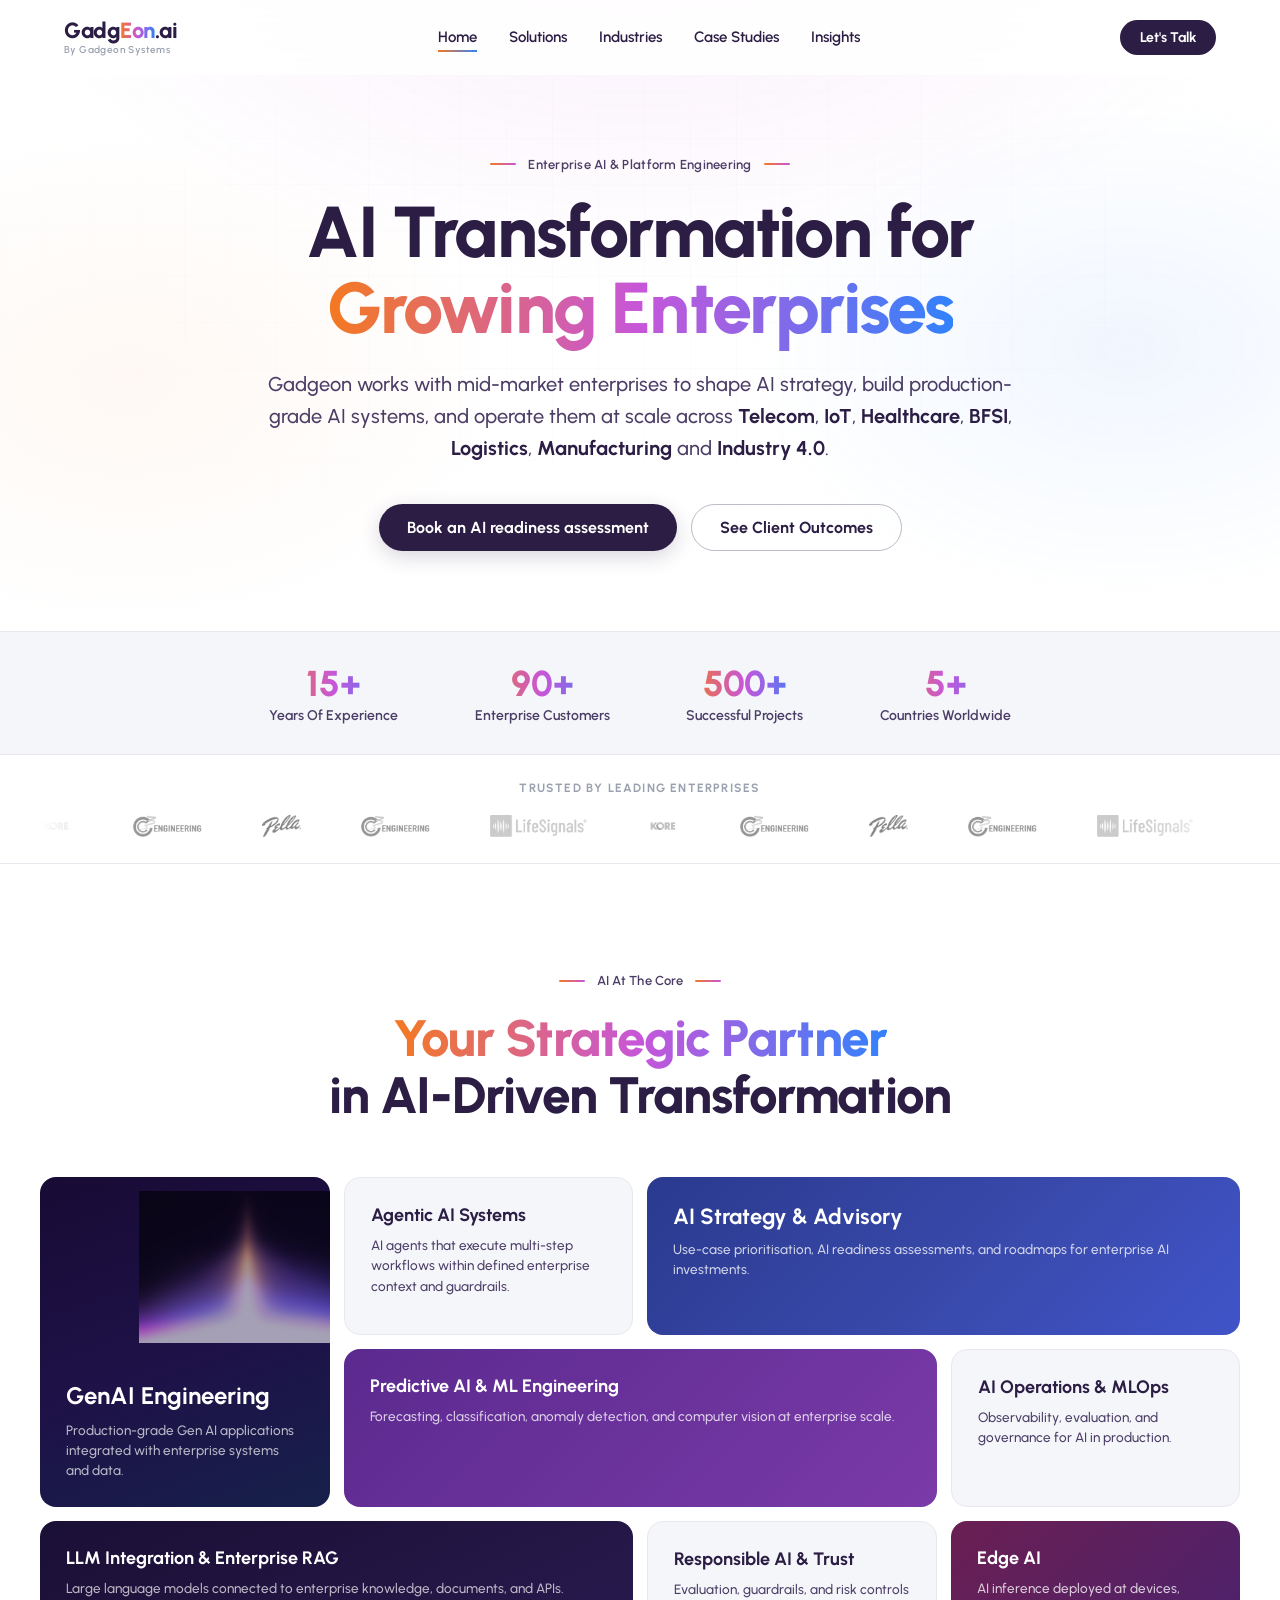
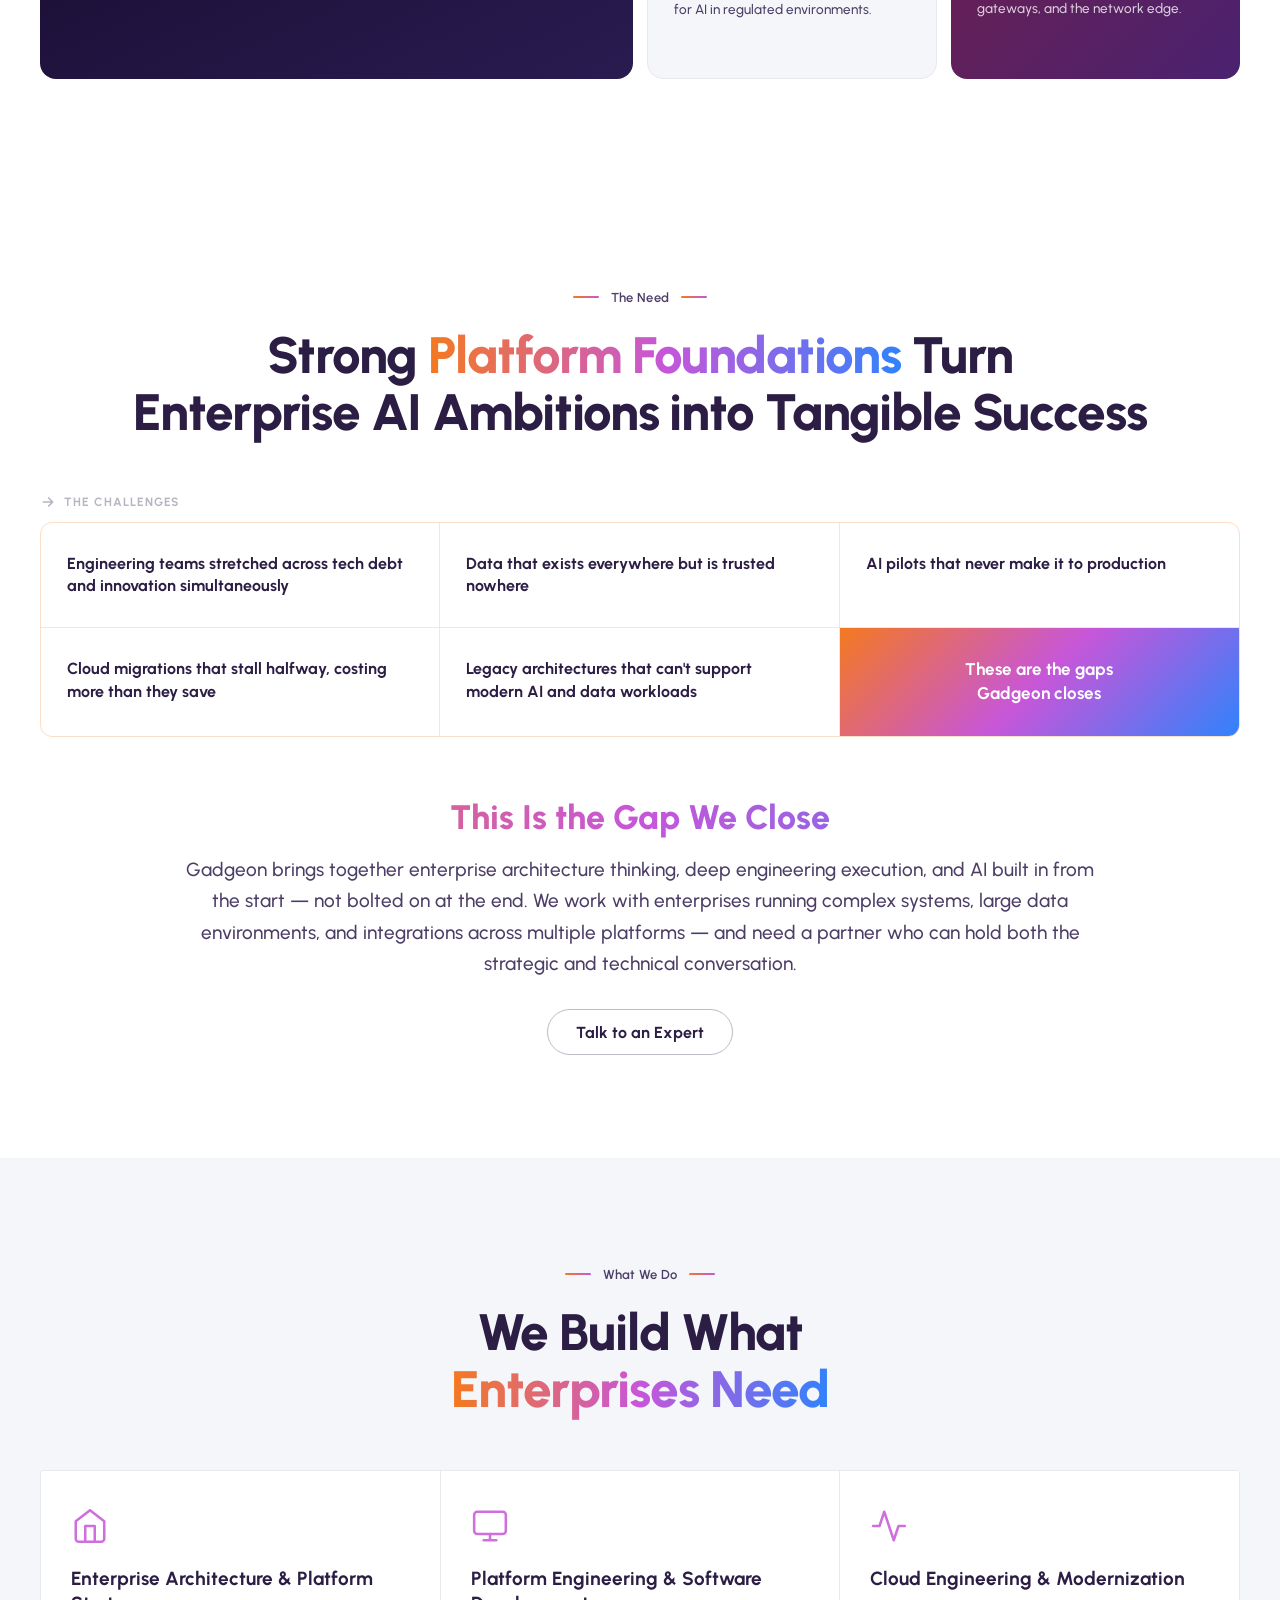
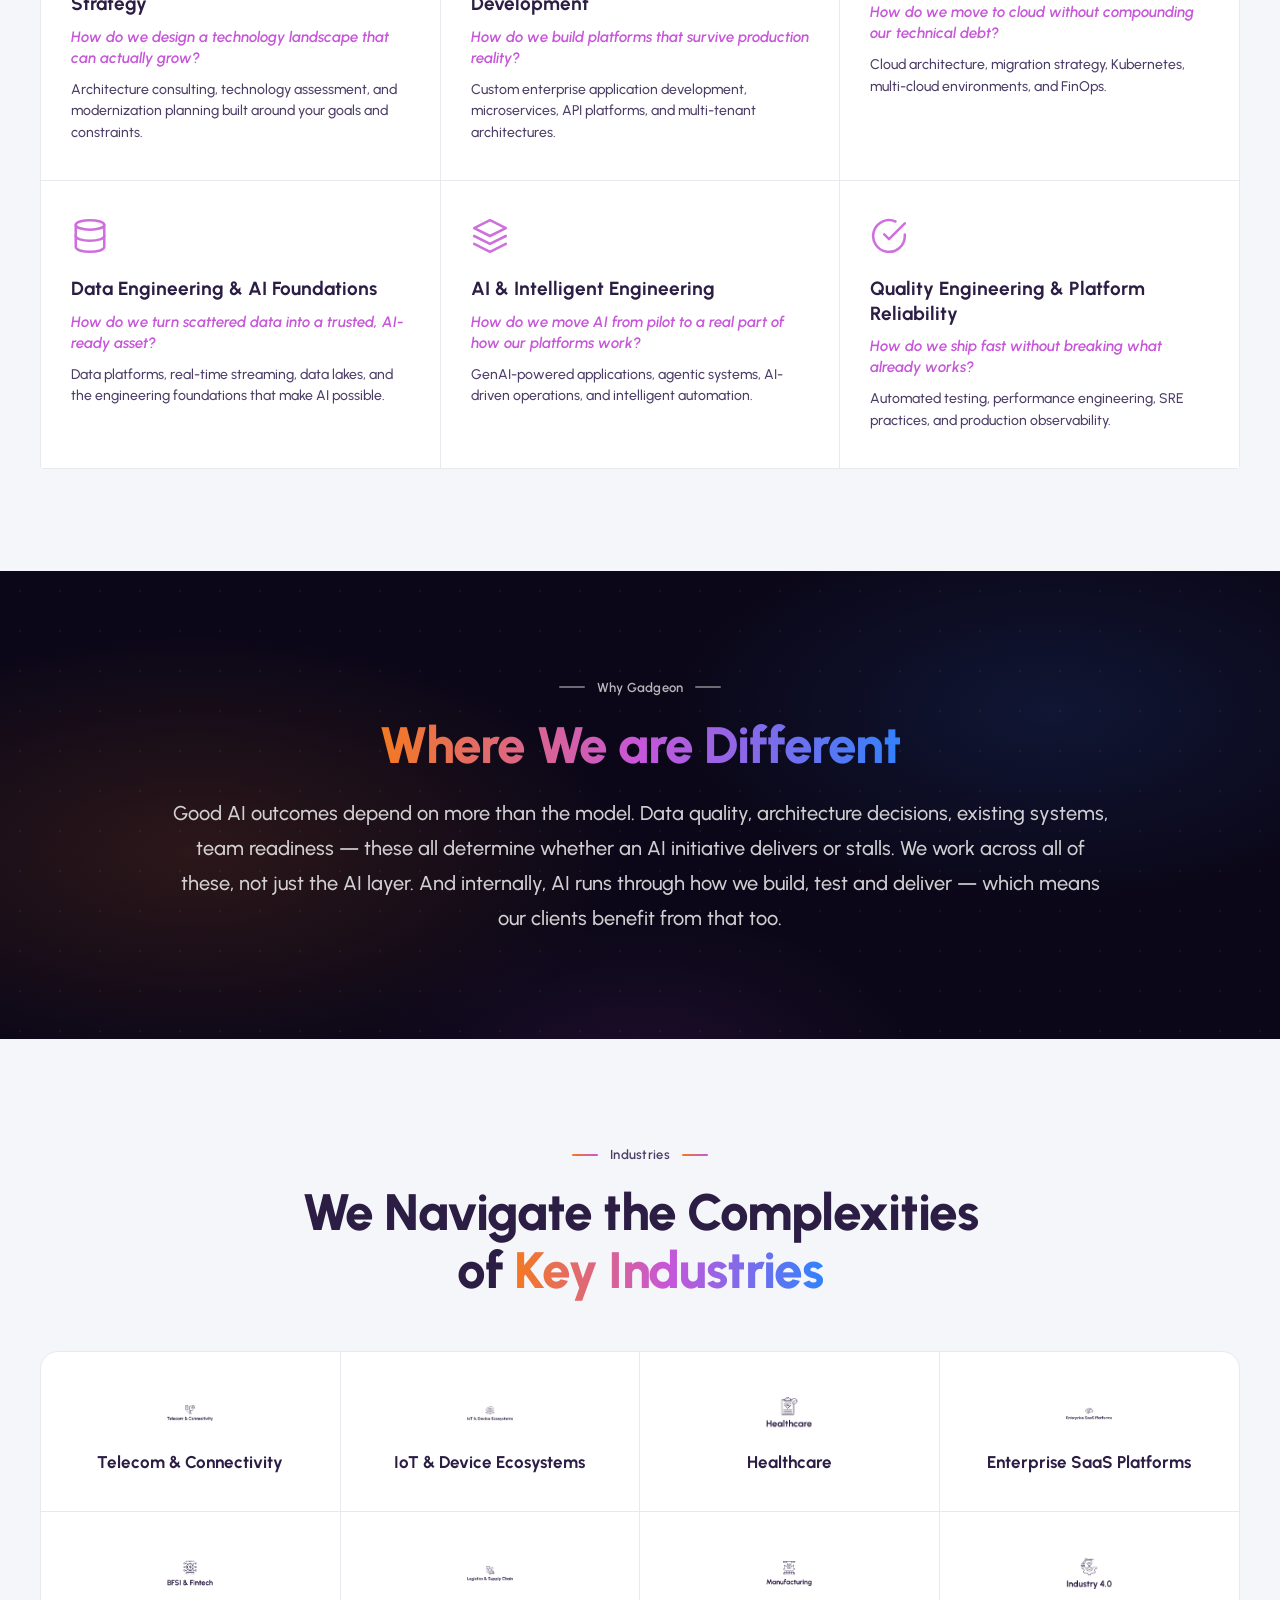
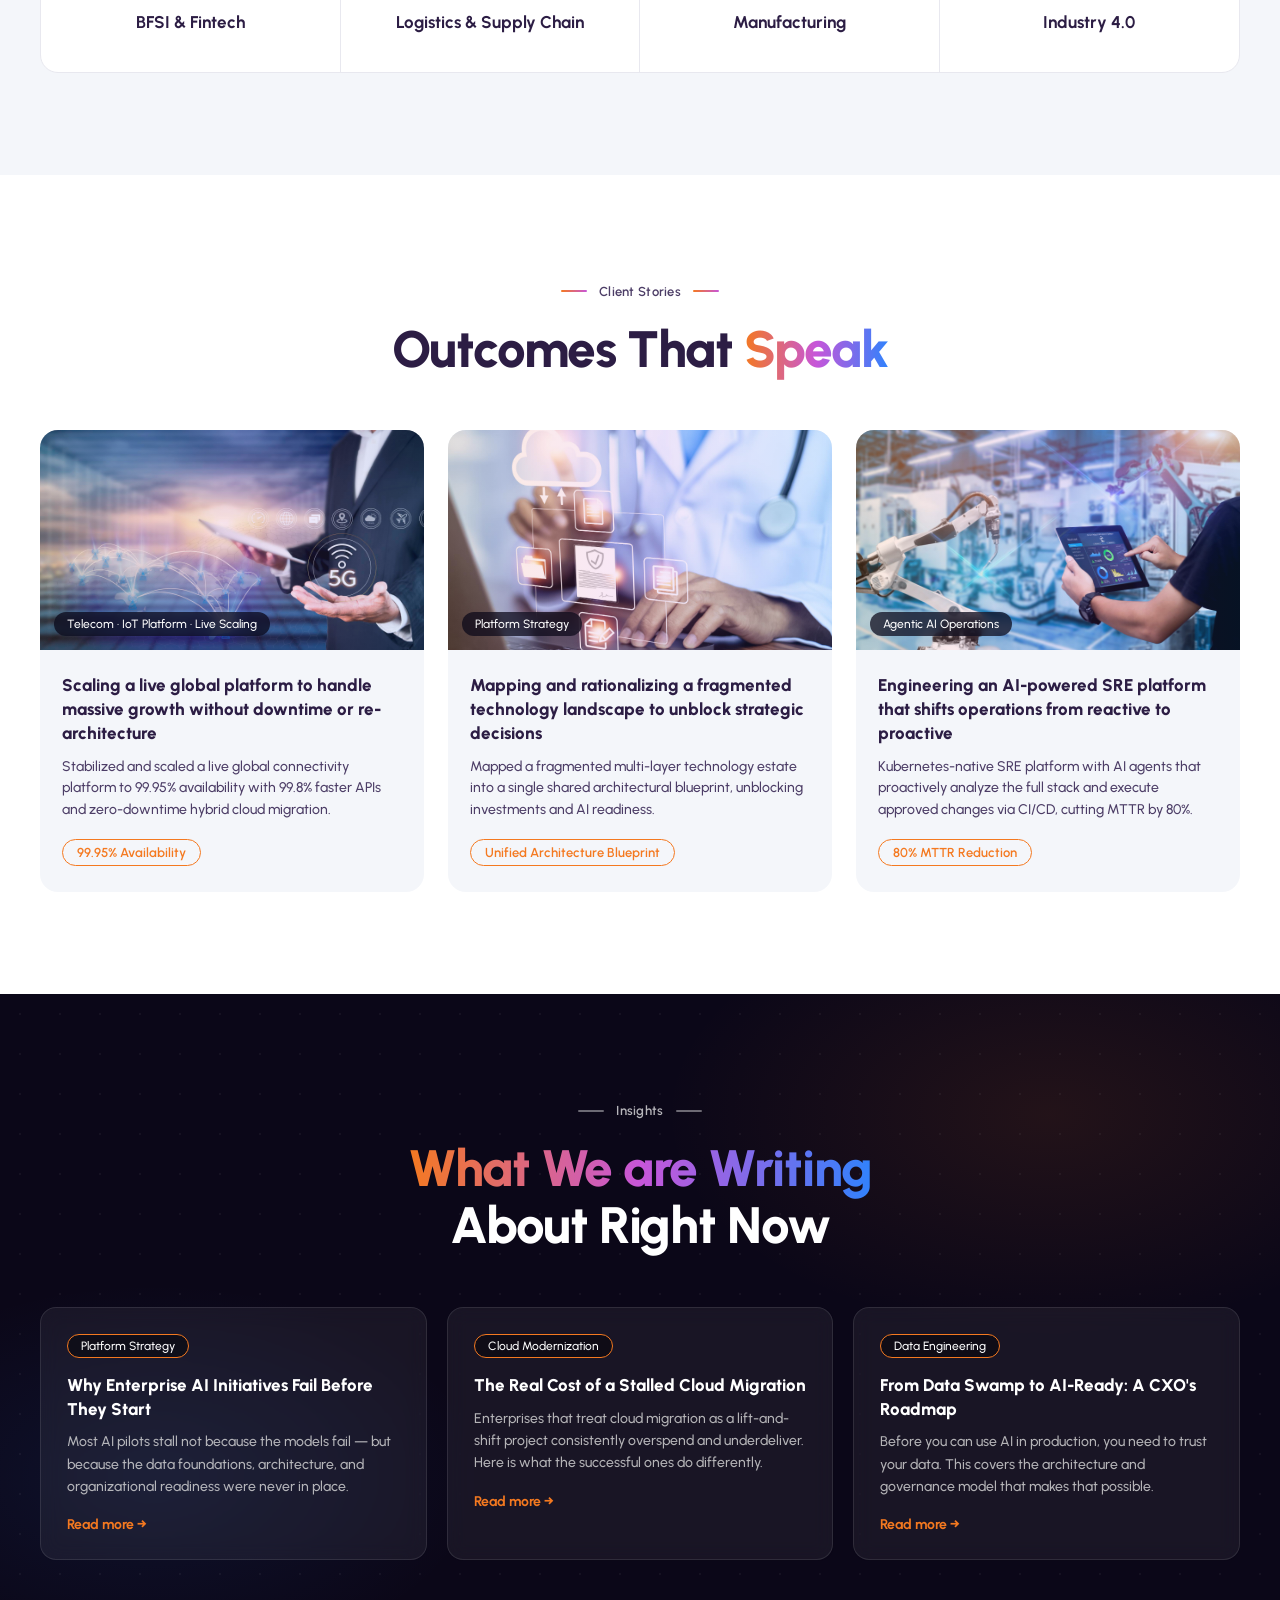
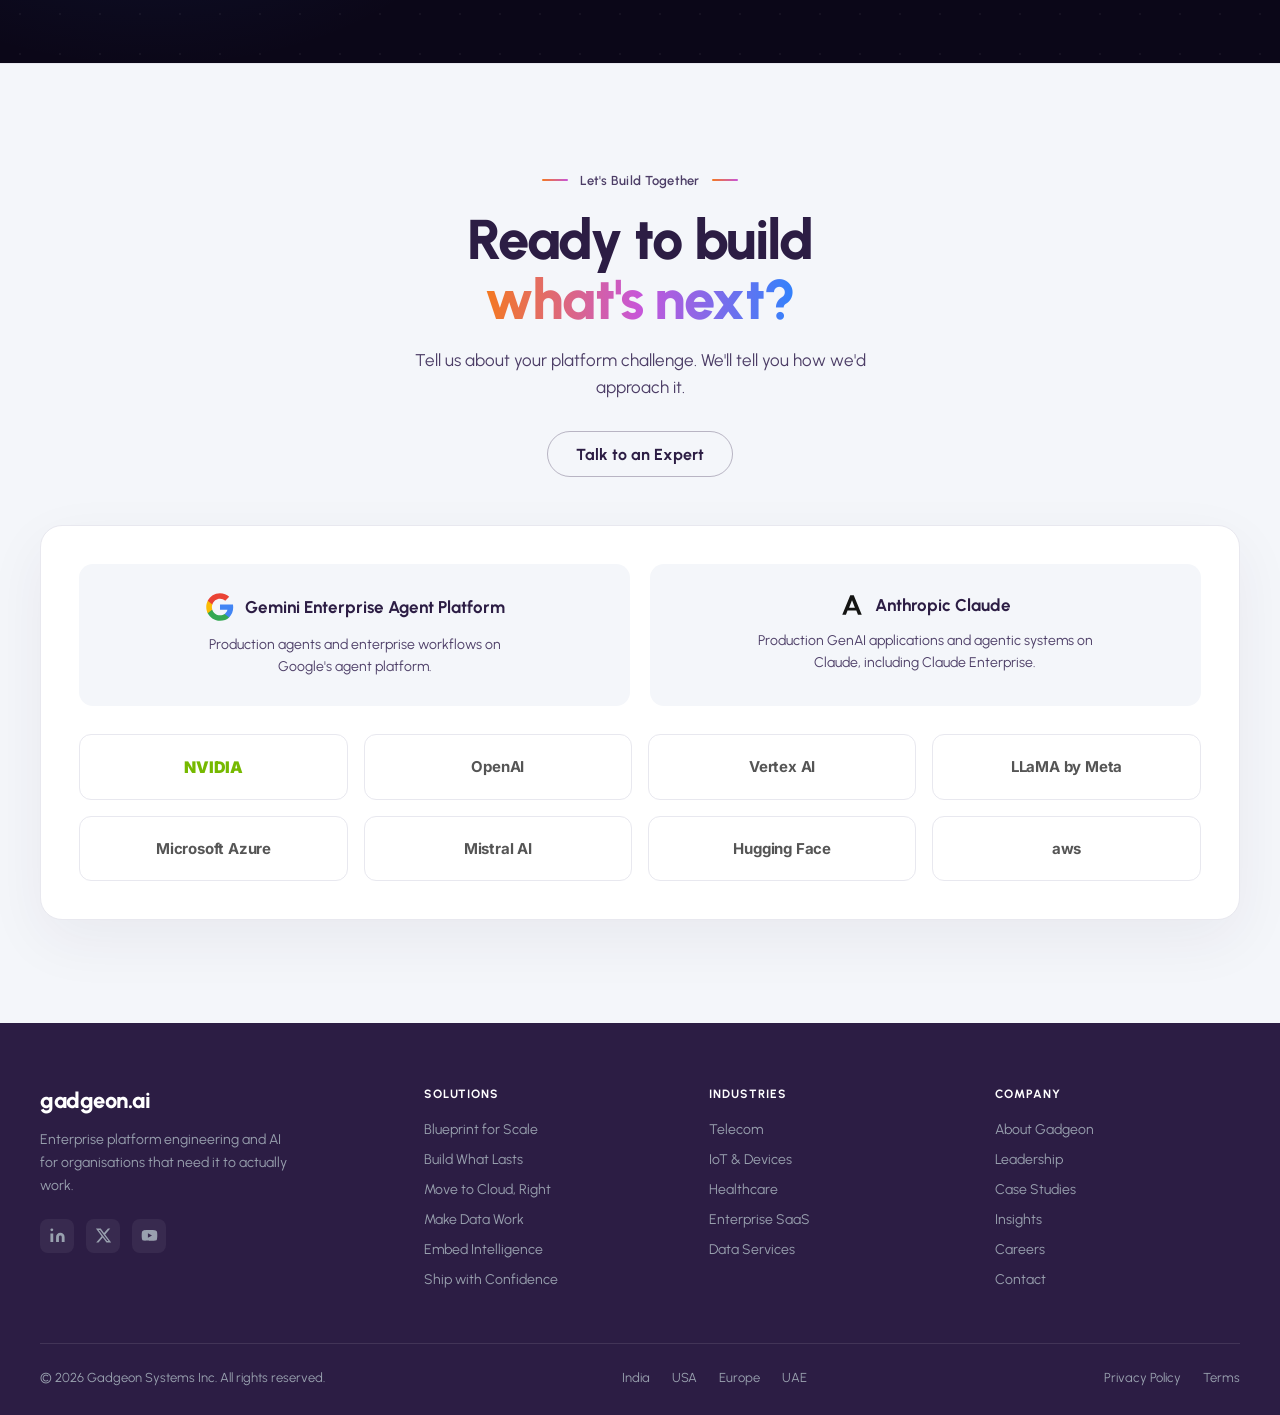
==== index.html @ 1e28784a "Add Gadgeon.ai website (Figma design implementation) Static, dependency-free marketing site: respons" ====
<!DOCTYPE html>
<html lang="en">
<head>
  <meta charset="UTF-8" />
  <meta name="viewport" content="width=device-width, initial-scale=1.0" />
  <title>Gadgeon.ai — Enterprise AI &amp; Platform Engineering</title>
  <meta name="description" content="Gadgeon works with mid-market enterprises to shape AI strategy, build production-grade AI systems, and operate them at scale across Telecom, IoT, Healthcare, BFSI, Logistics, Manufacturing and Industry 4.0." />
  <link rel="preconnect" href="https://fonts.googleapis.com" />
  <link rel="preconnect" href="https://fonts.gstatic.com" crossorigin />
  <link href="https://fonts.googleapis.com/css2?family=Urbanist:ital,wght@0,400;0,500;0,600;0,700;0,800;0,900;1,600&family=Inter:wght@400;600;700;800&display=swap" rel="stylesheet" />
  <link rel="stylesheet" href="styles.css" />
</head>
<body>

<!-- ══ NAVBAR ══════════════════════════════════════ -->
<header class="nav" id="nav">
  <div class="nav-inner">
    <a href="#home" class="nav-logo" aria-label="Gadgeon.ai home">
      <span class="nav-logo-mark">Gadg<span class="grad-txt">Eon</span>.ai</span>
      <span class="nav-logo-sub">By Gadgeon Systems</span>
    </a>

    <nav class="nav-links" id="navLinks" aria-label="Primary">
      <a href="#home" class="active">Home</a>
      <a href="#solutions">Solutions</a>
      <a href="#industries">Industries</a>
      <a href="#cases">Case Studies</a>
      <a href="#insights">Insights</a>
      <a href="#build" class="btn btn-dark btn-sm nav-cta-mobile" data-open-contact>Let's Talk</a>
    </nav>

    <a href="#build" class="btn btn-dark btn-sm nav-cta" data-open-contact>Let's Talk</a>

    <button class="nav-toggle" id="navToggle" aria-label="Toggle menu" aria-expanded="false">
      <span></span><span></span><span></span>
    </button>
  </div>
</header>

<!-- ══ HERO ════════════════════════════════════════ -->
<section class="hero" id="home">
  <div class="hero-grid-bg" aria-hidden="true"></div>
  <div class="hero-inner">
    <div class="eyebrow reveal">Enterprise AI &amp; Platform Engineering</div>
    <h1 class="reveal">AI Transformation for<br /><span class="grad-txt">Growing Enterprises</span></h1>
    <p class="hero-sub reveal">
      Gadgeon works with mid-market enterprises to shape AI strategy, build production-grade
      AI systems, and operate them at scale across <strong>Telecom</strong>, <strong>IoT</strong>,
      <strong>Healthcare</strong>, <strong>BFSI</strong>, <strong>Logistics</strong>,
      <strong>Manufacturing</strong> and <strong>Industry 4.0</strong>.
    </p>
    <div class="hero-ctas reveal">
      <a href="#build" class="btn btn-dark" data-open-contact>Book an AI readiness assessment</a>
      <a href="#cases" class="btn btn-outline">See Client Outcomes</a>
    </div>
  </div>
</section>

<!-- ══ STATS ════════════════════════════════════════ -->
<div class="stats">
  <div class="stat"><div class="stat-v grad-txt" data-count="15" data-suffix="+">15+</div><div class="stat-l">Years Of Experience</div></div>
  <div class="stat"><div class="stat-v grad-txt" data-count="90" data-suffix="+">90+</div><div class="stat-l">Enterprise Customers</div></div>
  <div class="stat"><div class="stat-v grad-txt" data-count="500" data-suffix="+">500+</div><div class="stat-l">Successful Projects</div></div>
  <div class="stat"><div class="stat-v grad-txt" data-count="5" data-suffix="+">5+</div><div class="stat-l">Countries Worldwide</div></div>
</div>

<!-- ══ TRUSTED LOGOS ════════════════════════════════ -->
<div class="logos">
  <div class="logos-lbl">Trusted by leading enterprises</div>
  <div class="marquee">
    <div class="marquee-track">
      <img src="assets/logo1.png" alt="Client logo" />
      <img src="assets/logo2.png" alt="Client logo" />
      <img src="assets/logo3.png" alt="Client logo" />
      <img src="assets/logo4.png" alt="Client logo" />
      <img src="assets/logo5.png" alt="Client logo" />
      <img src="assets/logo1.png" alt="" aria-hidden="true" />
      <img src="assets/logo2.png" alt="" aria-hidden="true" />
      <img src="assets/logo3.png" alt="" aria-hidden="true" />
      <img src="assets/logo4.png" alt="" aria-hidden="true" />
      <img src="assets/logo5.png" alt="" aria-hidden="true" />
    </div>
  </div>
</div>

<!-- ══ AI AT THE CORE / BENTO ═══════════════════════ -->
<section class="section bento-section">
  <div class="section-hdr">
    <div class="eyebrow center">AI At The Core</div>
    <h2 class="stitle"><span class="grad-txt">Your Strategic Partner</span><br />in AI-Driven Transformation</h2>
  </div>

  <div class="bento">
    <article class="bcard dark b-genai reveal">
      <div class="bcard-media"><img src="assets/ai-chip-bg.png" alt="" aria-hidden="true" /></div>
      <div class="bcard-foot">
        <h3>GenAI Engineering</h3>
        <p>Production-grade Gen AI applications integrated with enterprise systems and data.</p>
      </div>
    </article>

    <article class="bcard light b-agentic reveal">
      <h3>Agentic AI Systems</h3>
      <p>AI agents that execute multi-step workflows within defined enterprise context and guardrails.</p>
    </article>

    <article class="bcard indigo b-strategy reveal">
      <h3>AI Strategy &amp; Advisory</h3>
      <p>Use-case prioritisation, AI readiness assessments, and roadmaps for enterprise AI investments.</p>
    </article>

    <article class="bcard violet b-predictive reveal">
      <h3>Predictive AI &amp; ML Engineering</h3>
      <p>Forecasting, classification, anomaly detection, and computer vision at enterprise scale.</p>
    </article>

    <article class="bcard light b-aiops reveal">
      <h3>AI Operations &amp; MLOps</h3>
      <p>Observability, evaluation, and governance for AI in production.</p>
    </article>

    <article class="bcard dark b-llm reveal">
      <h3>LLM Integration &amp; Enterprise RAG</h3>
      <p>Large language models connected to enterprise knowledge, documents, and APIs.</p>
    </article>

    <article class="bcard light b-responsible reveal">
      <h3>Responsible AI &amp; Trust</h3>
      <p>Evaluation, guardrails, and risk controls for AI in regulated environments.</p>
    </article>

    <article class="bcard plum b-edge reveal">
      <h3>Edge AI</h3>
      <p>AI inference deployed at devices, gateways, and the network edge.</p>
    </article>
  </div>
</section>

<!-- ══ THE NEED ═════════════════════════════════════ -->
<section class="section need">
  <div class="section-hdr">
    <div class="eyebrow center">The Need</div>
    <h2 class="stitle">Strong <span class="grad-txt">Platform Foundations</span> Turn<br />Enterprise AI Ambitions into Tangible Success</h2>
  </div>

  <div class="challenges-lbl">
    <svg width="16" height="16" viewBox="0 0 24 24" fill="none" stroke="currentColor" stroke-width="2.5" stroke-linecap="round" stroke-linejoin="round"><path d="M5 12h14M13 6l6 6-6 6"/></svg>
    The Challenges
  </div>

  <div class="challenges reveal">
    <div class="ch"><h4>Engineering teams stretched across tech debt and innovation simultaneously</h4></div>
    <div class="ch"><h4>Data that exists everywhere but is trusted nowhere</h4></div>
    <div class="ch"><h4>AI pilots that never make it to production</h4></div>
    <div class="ch"><h4>Cloud migrations that stall halfway, costing more than they save</h4></div>
    <div class="ch"><h4>Legacy architectures that can't support modern AI and data workloads</h4></div>
    <div class="ch ch-cta"><p>These are the gaps<br />Gadgeon closes</p></div>
  </div>

  <div class="gap-box reveal">
    <div class="gap-title grad-txt">This Is the Gap We Close</div>
    <p class="gap-body">Gadgeon brings together enterprise architecture thinking, deep engineering execution, and AI built in from the start — not bolted on at the end. We work with enterprises running complex systems, large data environments, and integrations across multiple platforms — and need a partner who can hold both the strategic and technical conversation.</p>
    <a href="#build" class="btn btn-outline" data-open-contact>Talk to an Expert</a>
  </div>
</section>

<!-- ══ SOLUTIONS / WHAT WE DO ═══════════════════════ -->
<section class="section solutions" id="solutions">
  <div class="section-hdr">
    <div class="eyebrow center">What We Do</div>
    <h2 class="stitle">We Build What<br /><span class="grad-txt">Enterprises Need</span></h2>
  </div>

  <div class="sol-grid">
    <article class="scard reveal">
      <svg class="ico" viewBox="0 0 24 24" fill="none" stroke="currentColor" stroke-width="1.6" stroke-linecap="round" stroke-linejoin="round"><path d="M3 9l9-7 9 7v11a2 2 0 01-2 2H5a2 2 0 01-2-2z"/><polyline points="9 22 9 12 15 12 15 22"/></svg>
      <h3>Enterprise Architecture &amp; Platform Strategy</h3>
      <p class="q">How do we design a technology landscape that can actually grow?</p>
      <p>Architecture consulting, technology assessment, and modernization planning built around your goals and constraints.</p>
    </article>
    <article class="scard reveal">
      <svg class="ico" viewBox="0 0 24 24" fill="none" stroke="currentColor" stroke-width="1.6" stroke-linecap="round" stroke-linejoin="round"><rect x="2" y="3" width="20" height="14" rx="2"/><path d="M8 21h8M12 17v4"/></svg>
      <h3>Platform Engineering &amp; Software Development</h3>
      <p class="q">How do we build platforms that survive production reality?</p>
      <p>Custom enterprise application development, microservices, API platforms, and multi-tenant architectures.</p>
    </article>
    <article class="scard reveal">
      <svg class="ico" viewBox="0 0 24 24" fill="none" stroke="currentColor" stroke-width="1.6" stroke-linecap="round" stroke-linejoin="round"><polyline points="22 12 18 12 15 21 9 3 6 12 2 12"/></svg>
      <h3>Cloud Engineering &amp; Modernization</h3>
      <p class="q">How do we move to cloud without compounding our technical debt?</p>
      <p>Cloud architecture, migration strategy, Kubernetes, multi-cloud environments, and FinOps.</p>
    </article>
    <article class="scard reveal">
      <svg class="ico" viewBox="0 0 24 24" fill="none" stroke="currentColor" stroke-width="1.6" stroke-linecap="round" stroke-linejoin="round"><ellipse cx="12" cy="5" rx="9" ry="3"/><path d="M21 12c0 1.66-4 3-9 3s-9-1.34-9-3"/><path d="M3 5v14c0 1.66 4 3 9 3s9-1.34 9-3V5"/></svg>
      <h3>Data Engineering &amp; AI Foundations</h3>
      <p class="q">How do we turn scattered data into a trusted, AI-ready asset?</p>
      <p>Data platforms, real-time streaming, data lakes, and the engineering foundations that make AI possible.</p>
    </article>
    <article class="scard reveal">
      <svg class="ico" viewBox="0 0 24 24" fill="none" stroke="currentColor" stroke-width="1.6" stroke-linecap="round" stroke-linejoin="round"><path d="M12 2L2 7l10 5 10-5-10-5z"/><path d="M2 17l10 5 10-5M2 12l10 5 10-5"/></svg>
      <h3>AI &amp; Intelligent Engineering</h3>
      <p class="q">How do we move AI from pilot to a real part of how our platforms work?</p>
      <p>GenAI-powered applications, agentic systems, AI-driven operations, and intelligent automation.</p>
    </article>
    <article class="scard reveal">
      <svg class="ico" viewBox="0 0 24 24" fill="none" stroke="currentColor" stroke-width="1.6" stroke-linecap="round" stroke-linejoin="round"><path d="M22 11.08V12a10 10 0 11-5.93-9.14"/><polyline points="22 4 12 14.01 9 11.01"/></svg>
      <h3>Quality Engineering &amp; Platform Reliability</h3>
      <p class="q">How do we ship fast without breaking what already works?</p>
      <p>Automated testing, performance engineering, SRE practices, and production observability.</p>
    </article>
  </div>
</section>

<!-- ══ WHERE WE ARE DIFFERENT ═══════════════════════ -->
<section class="section different">
  <div class="diff-inner">
    <div class="eyebrow center light">Why Gadgeon</div>
    <h2 class="stitle white"><span class="grad-txt">Where We are Different</span></h2>
    <p class="diff-body">Good AI outcomes depend on more than the model. Data quality, architecture decisions, existing systems, team readiness — these all determine whether an AI initiative delivers or stalls. We work across all of these, not just the AI layer. And internally, AI runs through how we build, test and deliver — which means our clients benefit from that too.</p>
  </div>
</section>

<!-- ══ INDUSTRIES ═══════════════════════════════════ -->
<section class="section industries" id="industries">
  <div class="section-hdr">
    <div class="eyebrow center">Industries</div>
    <h2 class="stitle">We Navigate the Complexities<br />of <span class="grad-txt">Key Industries</span></h2>
  </div>
  <div class="ind-grid">
    <div class="ind reveal"><img src="assets/ind-telecom.png" alt="" /><h4>Telecom &amp; Connectivity</h4></div>
    <div class="ind reveal"><img src="assets/ind-iot.png" alt="" /><h4>IoT &amp; Device Ecosystems</h4></div>
    <div class="ind reveal"><img src="assets/ind-healthcare.png" alt="" /><h4>Healthcare</h4></div>
    <div class="ind reveal"><img src="assets/ind-saas.png" alt="" /><h4>Enterprise SaaS Platforms</h4></div>
    <div class="ind reveal"><img src="assets/ind-bfsi.png" alt="" /><h4>BFSI &amp; Fintech</h4></div>
    <div class="ind reveal"><img src="assets/ind-logistics.png" alt="" /><h4>Logistics &amp; Supply Chain</h4></div>
    <div class="ind reveal"><img src="assets/ind-manufacturing.png" alt="" /><h4>Manufacturing</h4></div>
    <div class="ind reveal"><img src="assets/ind-industry40.png" alt="" /><h4>Industry 4.0</h4></div>
  </div>
</section>

<!-- ══ CASE STUDIES ═════════════════════════════════ -->
<section class="section cases" id="cases">
  <div class="section-hdr">
    <div class="eyebrow center">Client Stories</div>
    <h2 class="stitle">Outcomes That <span class="grad-txt">Speak</span></h2>
  </div>
  <div class="cases-grid">
    <article class="ccard reveal">
      <div class="ccard-img">
        <img src="assets/case1.jpg" alt="Telecom IoT platform" />
        <div class="grad-ov"></div>
        <span class="ctag">Telecom · IoT Platform · Live Scaling</span>
      </div>
      <div class="ccard-body">
        <h3>Scaling a live global platform to handle massive growth without downtime or re-architecture</h3>
        <p>Stabilized and scaled a live global connectivity platform to 99.95% availability with 99.8% faster APIs and zero-downtime hybrid cloud migration.</p>
        <span class="metric">99.95% Availability</span>
      </div>
    </article>
    <article class="ccard reveal">
      <div class="ccard-img">
        <img src="assets/case2.jpg" alt="Platform strategy" />
        <div class="grad-ov"></div>
        <span class="ctag">Platform Strategy</span>
      </div>
      <div class="ccard-body">
        <h3>Mapping and rationalizing a fragmented technology landscape to unblock strategic decisions</h3>
        <p>Mapped a fragmented multi-layer technology estate into a single shared architectural blueprint, unblocking investments and AI readiness.</p>
        <span class="metric">Unified Architecture Blueprint</span>
      </div>
    </article>
    <article class="ccard reveal">
      <div class="ccard-img">
        <img src="assets/case3.jpg" alt="Agentic AI operations" />
        <div class="grad-ov"></div>
        <span class="ctag">Agentic AI Operations</span>
      </div>
      <div class="ccard-body">
        <h3>Engineering an AI-powered SRE platform that shifts operations from reactive to proactive</h3>
        <p>Kubernetes-native SRE platform with AI agents that proactively analyze the full stack and execute approved changes via CI/CD, cutting MTTR by 80%.</p>
        <span class="metric">80% MTTR Reduction</span>
      </div>
    </article>
  </div>
</section>

<!-- ══ INSIGHTS ═════════════════════════════════════ -->
<section class="section insights" id="insights">
  <div class="ins-inner">
    <div class="section-hdr">
      <div class="eyebrow center light">Insights</div>
      <h2 class="stitle white"><span class="grad-txt">What We are Writing</span><br />About Right Now</h2>
    </div>
    <div class="ins-grid">
      <article class="icard reveal">
        <span class="itag">Platform Strategy</span>
        <h3>Why Enterprise AI Initiatives Fail Before They Start</h3>
        <p>Most AI pilots stall not because the models fail — but because the data foundations, architecture, and organizational readiness were never in place.</p>
        <a href="#build" class="ilink" data-open-contact>Read more →</a>
      </article>
      <article class="icard reveal">
        <span class="itag">Cloud Modernization</span>
        <h3>The Real Cost of a Stalled Cloud Migration</h3>
        <p>Enterprises that treat cloud migration as a lift-and-shift project consistently overspend and underdeliver. Here is what the successful ones do differently.</p>
        <a href="#build" class="ilink" data-open-contact>Read more →</a>
      </article>
      <article class="icard reveal">
        <span class="itag">Data Engineering</span>
        <h3>From Data Swamp to AI-Ready: A CXO's Roadmap</h3>
        <p>Before you can use AI in production, you need to trust your data. This covers the architecture and governance model that makes that possible.</p>
        <a href="#build" class="ilink" data-open-contact>Read more →</a>
      </article>
    </div>
  </div>
</section>

<!-- ══ READY TO BUILD / PARTNERS ════════════════════ -->
<section class="section cta-section" id="build">
  <div class="cta-hdr">
    <div class="eyebrow center">Let's Build Together</div>
    <h2 class="cta-title">Ready to build<br /><span class="grad-txt">what's next?</span></h2>
    <p class="cta-p">Tell us about your platform challenge. We'll tell you how we'd approach it.</p>
    <a href="#" class="btn btn-outline" data-open-contact>Talk to an Expert</a>
  </div>

  <div class="partner-box reveal">
    <div class="featured-partners">
      <div class="fp-card">
        <div class="fp-head">
          <svg width="30" height="30" viewBox="0 0 24 24" aria-hidden="true"><path fill="#4285F4" d="M22.56 12.25c0-.78-.07-1.53-.2-2.25H12v4.26h5.92c-.26 1.37-1.04 2.53-2.21 3.31v2.77h3.57c2.08-1.92 3.28-4.74 3.28-8.09z"/><path fill="#34A853" d="M12 23c2.97 0 5.46-.98 7.28-2.66l-3.57-2.77c-.98.66-2.23 1.06-3.71 1.06-2.86 0-5.29-1.93-6.16-4.53H2.18v2.84C3.99 20.53 7.7 23 12 23z"/><path fill="#FBBC05" d="M5.84 14.09c-.22-.66-.35-1.36-.35-2.09s.13-1.43.35-2.09V7.07H2.18C1.43 8.55 1 10.22 1 12s.43 3.45 1.18 4.93l3.66-2.84z"/><path fill="#EA4335" d="M12 5.38c1.62 0 3.06.56 4.21 1.64l3.15-3.15C17.45 2.09 14.97 1 12 1 7.7 1 3.99 3.47 2.18 7.07l3.66 2.84c.87-2.6 3.3-4.53 6.16-4.53z"/></svg>
          <span class="fp-brand">Gemini Enterprise Agent Platform</span>
        </div>
        <p>Production agents and enterprise workflows on Google's agent platform.</p>
      </div>
      <div class="fp-card">
        <div class="fp-head">
          <svg width="26" height="26" viewBox="0 0 24 24" aria-hidden="true"><path d="M13.6 3L21 21h-3.5l-1.5-3.9H7.9L6.4 21H3L10.4 3h3.2zm-1.6 4.6l-2.7 7h5.4l-2.7-7z" fill="#141413"/></svg>
          <span class="fp-brand">Anthropic Claude</span>
        </div>
        <p>Production GenAI applications and agentic systems on Claude, including Claude Enterprise.</p>
      </div>
    </div>

    <div class="tech-logos">
      <div class="tlogo"><span class="tl-nvidia">NVIDIA</span></div>
      <div class="tlogo"><span class="tl-txt">OpenAI</span></div>
      <div class="tlogo"><span class="tl-txt">Vertex AI</span></div>
      <div class="tlogo"><span class="tl-txt">LLaMA by Meta</span></div>
      <div class="tlogo"><span class="tl-txt">Microsoft Azure</span></div>
      <div class="tlogo"><span class="tl-txt">Mistral AI</span></div>
      <div class="tlogo"><span class="tl-txt">Hugging Face</span></div>
      <div class="tlogo"><span class="tl-txt">aws</span></div>
    </div>
  </div>
</section>

<!-- ══ FOOTER ═══════════════════════════════════════ -->
<footer class="footer">
  <div class="ft-top">
    <div class="ft-brand">
      <div class="ft-logo">gadgeon.ai</div>
      <p>Enterprise platform engineering and AI for organisations that need it to actually work.</p>
      <div class="socials">
        <a href="#" aria-label="LinkedIn"><svg viewBox="0 0 24 24"><path d="M16 8a6 6 0 016 6v7h-4v-7a2 2 0 00-2-2 2 2 0 00-2 2v7h-4v-7a6 6 0 016-6zM2 9h4v12H2z"/><circle cx="4" cy="4" r="2"/></svg></a>
        <a href="#" aria-label="X / Twitter"><svg viewBox="0 0 24 24"><path d="M18.244 2.25h3.308l-7.227 8.26 8.502 11.24H16.17l-5.214-6.817L4.99 21.75H1.68l7.73-8.835L1.254 2.25H8.08l4.713 6.231zm-1.161 17.52h1.833L7.084 4.126H5.117z"/></svg></a>
        <a href="#" aria-label="YouTube"><svg viewBox="0 0 24 24"><path d="M23 12s0-3.5-.45-5.18a2.79 2.79 0 00-1.97-1.97C18.9 4.4 12 4.4 12 4.4s-6.9 0-8.58.45A2.79 2.79 0 001.45 6.82C1 8.5 1 12 1 12s0 3.5.45 5.18a2.79 2.79 0 001.97 1.97C5.1 19.6 12 19.6 12 19.6s6.9 0 8.58-.45a2.79 2.79 0 001.97-1.97C23 15.5 23 12 23 12zM9.75 15.02V8.98L15.5 12z"/></svg></a>
      </div>
    </div>
    <div class="fcol">
      <h4>Solutions</h4>
      <ul>
        <li><a href="#solutions">Blueprint for Scale</a></li>
        <li><a href="#solutions">Build What Lasts</a></li>
        <li><a href="#solutions">Move to Cloud, Right</a></li>
        <li><a href="#solutions">Make Data Work</a></li>
        <li><a href="#solutions">Embed Intelligence</a></li>
        <li><a href="#solutions">Ship with Confidence</a></li>
      </ul>
    </div>
    <div class="fcol">
      <h4>Industries</h4>
      <ul>
        <li><a href="#industries">Telecom</a></li>
        <li><a href="#industries">IoT &amp; Devices</a></li>
        <li><a href="#industries">Healthcare</a></li>
        <li><a href="#industries">Enterprise SaaS</a></li>
        <li><a href="#industries">Data Services</a></li>
      </ul>
    </div>
    <div class="fcol">
      <h4>Company</h4>
      <ul>
        <li><a href="#">About Gadgeon</a></li>
        <li><a href="#">Leadership</a></li>
        <li><a href="#cases">Case Studies</a></li>
        <li><a href="#insights">Insights</a></li>
        <li><a href="#">Careers</a></li>
        <li><a href="#build" data-open-contact>Contact</a></li>
      </ul>
    </div>
  </div>
  <div class="ft-bottom">
    <span>© 2026 Gadgeon Systems Inc. All rights reserved.</span>
    <div class="ft-regions"><span>India</span><span>USA</span><span>Europe</span><span>UAE</span></div>
    <div class="ft-legal"><a href="#">Privacy Policy</a><a href="#">Terms</a></div>
  </div>
</footer>

<!-- ══ CONTACT MODAL ════════════════════════════════ -->
<div class="modal" id="contactModal" aria-hidden="true">
  <div class="modal-backdrop" data-close-contact></div>
  <div class="modal-card" role="dialog" aria-modal="true" aria-labelledby="modalTitle">
    <button class="modal-close" aria-label="Close" data-close-contact>&times;</button>
    <div class="eyebrow">Let's Build Together</div>
    <h3 id="modalTitle">Talk to an <span class="grad-txt">Expert</span></h3>
    <p class="modal-sub">Tell us about your platform challenge. We'll get back within one business day.</p>

    <form id="contactForm" novalidate>
      <div class="field">
        <label for="cf-name">Full name</label>
        <input type="text" id="cf-name" name="name" required autocomplete="name" />
        <span class="err" data-err-for="name"></span>
      </div>
      <div class="field-row">
        <div class="field">
          <label for="cf-email">Work email</label>
          <input type="email" id="cf-email" name="email" required autocomplete="email" />
          <span class="err" data-err-for="email"></span>
        </div>
        <div class="field">
          <label for="cf-company">Company</label>
          <input type="text" id="cf-company" name="company" autocomplete="organization" />
        </div>
      </div>
      <div class="field">
        <label for="cf-interest">What can we help with?</label>
        <select id="cf-interest" name="interest">
          <option>AI Strategy &amp; Advisory</option>
          <option>AI readiness assessment</option>
          <option>Platform &amp; Cloud Engineering</option>
          <option>Data Engineering &amp; AI Foundations</option>
          <option>GenAI / Agentic Systems</option>
          <option>Something else</option>
        </select>
      </div>
      <div class="field">
        <label for="cf-msg">Your challenge</label>
        <textarea id="cf-msg" name="message" rows="4" required></textarea>
        <span class="err" data-err-for="message"></span>
      </div>
      <button type="submit" class="btn btn-dark btn-block">Send message</button>
    </form>

    <div class="modal-success" id="modalSuccess" hidden>
      <div class="ms-check">
        <svg viewBox="0 0 24 24" fill="none" stroke="currentColor" stroke-width="3" stroke-linecap="round" stroke-linejoin="round"><polyline points="20 6 9 17 4 12"/></svg>
      </div>
      <h3>Thanks — message sent!</h3>
      <p>We've received your note and will reach out shortly.</p>
      <button class="btn btn-outline" data-close-contact>Close</button>
    </div>
  </div>
</div>

<a href="#home" class="to-top" id="toTop" aria-label="Back to top">
  <svg viewBox="0 0 24 24" fill="none" stroke="currentColor" stroke-width="2.5" stroke-linecap="round" stroke-linejoin="round"><path d="M12 19V5M5 12l7-7 7 7"/></svg>
</a>

<script src="script.js"></script>
</body>
</html>
---- styles.css ----
/* ══════════════════════════════════════════════════
   Gadgeon.ai — styles
   ══════════════════════════════════════════════════ */
*, *::before, *::after { box-sizing: border-box; margin: 0; padding: 0; }

:root {
  --primary:  #2c1d44;   /* deep indigo/plum text */
  --body-col: #4c3d66;
  --grad-a:   #f47920;   /* orange */
  --grad-b:   #c756d9;   /* magenta */
  --grad-c:   #3182fc;   /* blue */
  --bg-light: #f4f6fa;
  --border:   #e8e8ef;
  --muted:    #99a1af;
  --dark:     #0b0718;
  --maxw:     1200px;
}

html { scroll-behavior: smooth; }
body {
  font-family: 'Urbanist', sans-serif;
  color: var(--primary);
  background: #fff;
  overflow-x: hidden;
  -webkit-font-smoothing: antialiased;
}
img { max-width: 100%; display: block; }
a { color: inherit; }

/* ── Gradient text ── */
.grad-txt {
  background: linear-gradient(90deg, var(--grad-a) 0%, var(--grad-b) 50%, var(--grad-c) 100%);
  -webkit-background-clip: text; background-clip: text;
  -webkit-text-fill-color: transparent; color: transparent;
}

/* ── Eyebrow / badge ── */
.eyebrow {
  display: inline-flex; align-items: center; gap: 12px;
  font-size: 13px; font-weight: 600; letter-spacing: .02em;
  color: var(--body-col); margin-bottom: 22px;
}
.eyebrow::before, .eyebrow::after {
  content: ''; width: 26px; height: 2px; border-radius: 2px;
  background: linear-gradient(90deg, var(--grad-a), var(--grad-b));
  flex-shrink: 0;
}
.eyebrow.center { justify-content: center; }
.eyebrow.light { color: rgba(255,255,255,.7); }
.eyebrow.light::before, .eyebrow.light::after { background: rgba(255,255,255,.4); }

/* ── Section title ── */
.stitle {
  font-weight: 800; letter-spacing: -.02em;
  font-size: clamp(32px, 4vw, 54px); line-height: 1.12;
  color: var(--primary); text-align: center;
}
.stitle.white { color: #fff; }

/* ── Buttons ── */
.btn {
  display: inline-flex; align-items: center; justify-content: center;
  font-family: inherit; font-weight: 700; cursor: pointer;
  text-decoration: none; white-space: nowrap; border: none;
  transition: transform .18s ease, box-shadow .2s ease, opacity .2s, background .2s;
}
.btn:active { transform: translateY(1px); }
.btn-dark {
  background: var(--primary); color: #fff;
  font-size: 16px; padding: 14px 28px; border-radius: 60px;
  box-shadow: 0 6px 20px rgba(44,29,68,.18);
}
.btn-dark:hover { box-shadow: 0 10px 28px rgba(44,29,68,.28); transform: translateY(-2px); }
.btn-outline {
  background: transparent; color: var(--primary);
  border: 1.5px solid rgba(44,29,68,.3);
  font-size: 16px; padding: 12.5px 28px; border-radius: 60px;
}
.btn-outline:hover { background: rgba(44,29,68,.05); border-color: var(--primary); }
.btn-sm { font-size: 14px; padding: 9px 20px; border-radius: 40px; box-shadow: none; }
.btn-block { width: 100%; padding: 15px; margin-top: 6px; }

/* ══ NAVBAR ══════════════════════════════════════ */
.nav {
  position: fixed; top: 0; left: 0; right: 0; z-index: 100;
  background: rgba(255,255,255,.85); backdrop-filter: blur(16px);
  border-bottom: 1px solid transparent; transition: box-shadow .3s, border-color .3s;
}
.nav.scrolled {
  box-shadow: 0 4px 24px rgba(44,29,68,.07);
  border-bottom-color: var(--border);
}
.nav-inner {
  max-width: var(--maxw); margin: 0 auto; height: 74px; padding: 0 24px;
  display: flex; align-items: center; justify-content: space-between; gap: 24px;
}
.nav-logo { text-decoration: none; display: flex; flex-direction: column; line-height: 1; }
.nav-logo-mark { font-weight: 800; font-size: 22px; letter-spacing: -.5px; color: var(--primary); }
.nav-logo-sub { font-size: 10px; font-weight: 600; letter-spacing: .04em; color: var(--muted); margin-top: 3px; }

.nav-links { display: flex; align-items: center; gap: 32px; }
.nav-links > a {
  font-size: 15px; font-weight: 600; color: var(--primary);
  text-decoration: none; transition: color .2s; position: relative;
}
.nav-links > a:not(.btn)::after {
  content: ''; position: absolute; left: 0; bottom: -6px; height: 2px; width: 0;
  background: linear-gradient(90deg, var(--grad-a), var(--grad-c)); transition: width .25s;
}
.nav-links > a.active::after, .nav-links > a:not(.btn):hover::after { width: 100%; }
.nav-cta-mobile { display: none; }

.nav-toggle {
  display: none; flex-direction: column; gap: 5px; background: none; border: none;
  cursor: pointer; padding: 6px;
}
.nav-toggle span {
  width: 24px; height: 2px; background: var(--primary); border-radius: 2px;
  transition: transform .3s, opacity .3s;
}
.nav-toggle.open span:nth-child(1) { transform: translateY(7px) rotate(45deg); }
.nav-toggle.open span:nth-child(2) { opacity: 0; }
.nav-toggle.open span:nth-child(3) { transform: translateY(-7px) rotate(-45deg); }

/* ══ HERO ════════════════════════════════════════ */
.hero {
  position: relative; overflow: hidden; background: #fff;
  padding: 150px 24px 80px; text-align: center;
}
.hero-grid-bg {
  position: absolute; inset: 0; pointer-events: none;
  background:
    radial-gradient(ellipse 900px 520px at 50% -80px, rgba(199,86,217,.10) 0%, transparent 70%),
    radial-gradient(ellipse 640px 420px at 88% 55%, rgba(49,130,252,.07) 0%, transparent 60%),
    radial-gradient(ellipse 640px 420px at 10% 60%, rgba(244,121,32,.05) 0%, transparent 60%);
}
.hero-grid-bg::after {
  content: ''; position: absolute; inset: 0; opacity: .5;
  background-image:
    linear-gradient(rgba(44,29,68,.035) 1px, transparent 1px),
    linear-gradient(90deg, rgba(44,29,68,.035) 1px, transparent 1px);
  background-size: 46px 46px;
  mask-image: radial-gradient(ellipse 80% 70% at 50% 40%, #000 0%, transparent 80%);
  -webkit-mask-image: radial-gradient(ellipse 80% 70% at 50% 40%, #000 0%, transparent 80%);
}
.hero-inner { position: relative; z-index: 1; max-width: 960px; margin: 0 auto; }
.hero h1 {
  font-weight: 800; letter-spacing: -.025em;
  font-size: clamp(40px, 6vw, 72px); line-height: 1.06;
  color: var(--primary); margin-bottom: 22px;
}
.hero-sub {
  font-size: clamp(16px, 1.6vw, 20px); font-weight: 500;
  color: var(--body-col); line-height: 1.6; max-width: 760px; margin: 0 auto 40px;
}
.hero-sub strong { font-weight: 700; color: var(--primary); }
.hero-ctas { display: flex; gap: 14px; justify-content: center; flex-wrap: wrap; }

/* ══ STATS ═══════════════════════════════════════ */
.stats {
  background: var(--bg-light);
  border-top: 1px solid var(--border); border-bottom: 1px solid var(--border);
  padding: 30px 24px;
  display: flex; justify-content: center; gap: clamp(28px, 6vw, 88px); flex-wrap: wrap;
}
.stat { text-align: center; }
.stat-v { font-weight: 800; font-size: clamp(28px, 3vw, 36px); }
.stat-l { font-size: 14px; font-weight: 600; color: var(--body-col); margin-top: 2px; }

/* ══ LOGOS ═══════════════════════════════════════ */
.logos { background: #fff; border-bottom: 1px solid var(--border); padding: 26px 24px; }
.logos-lbl {
  text-align: center; font-size: 12px; font-weight: 700; letter-spacing: .1em;
  text-transform: uppercase; color: #9aa0ad; margin-bottom: 20px;
}
.marquee { overflow: hidden; max-width: var(--maxw); margin: 0 auto; position: relative;
  mask-image: linear-gradient(90deg, transparent, #000 8%, #000 92%, transparent);
  -webkit-mask-image: linear-gradient(90deg, transparent, #000 8%, #000 92%, transparent);
}
.marquee-track {
  display: flex; gap: 60px; align-items: center; width: max-content;
  animation: scroll-logos 26s linear infinite;
}
.marquee-track img { height: 22px; object-fit: contain; filter: grayscale(1); opacity: .55; flex-shrink: 0; }
@keyframes scroll-logos { from { transform: translateX(0); } to { transform: translateX(-50%); } }

/* ══ SECTION SHELL ═══════════════════════════════ */
.section { padding: clamp(64px, 8vw, 104px) 24px; }
.section-hdr { text-align: center; margin-bottom: 52px; max-width: var(--maxw); margin-left: auto; margin-right: auto; }

/* ══ BENTO ═══════════════════════════════════════ */
.bento-section { background: #fff; }
.bento {
  display: grid; gap: 14px; max-width: var(--maxw); margin: 0 auto;
  grid-template-columns: repeat(4, 1fr);
  grid-template-areas:
    "genai agentic strategy strategy"
    "genai predictive predictive aiops"
    "llm   llm       responsible edge";
}
.b-genai { grid-area: genai; }
.b-agentic { grid-area: agentic; }
.b-strategy { grid-area: strategy; }
.b-predictive { grid-area: predictive; }
.b-aiops { grid-area: aiops; }
.b-llm { grid-area: llm; }
.b-responsible { grid-area: responsible; }
.b-edge { grid-area: edge; }

.bcard {
  border-radius: 16px; padding: 26px; position: relative; overflow: hidden;
  display: flex; flex-direction: column; gap: 9px; min-height: 158px;
  transition: transform .25s ease, box-shadow .25s ease;
}
.bcard:hover { transform: translateY(-4px); box-shadow: 0 16px 40px rgba(44,29,68,.12); }
.bcard h3 { font-weight: 700; font-size: 18px; line-height: 1.25; }
.bcard p { font-size: 13.5px; font-weight: 500; line-height: 1.5; }

.bcard.light { background: var(--bg-light); color: var(--primary); border: 1px solid var(--border); }
.bcard.light p { color: var(--body-col); }

.bcard.dark { color: #fff; }
.bcard.dark p { color: rgba(255,255,255,.7); }
.b-genai { background: linear-gradient(160deg, #180b35 0%, #1e1248 55%, #16204a 100%); justify-content: flex-end; }
.b-genai h3 { font-size: 24px; }
.b-llm { background: linear-gradient(155deg, #1a0f35 0%, #2a1b50 100%); }

.bcard-media { position: absolute; top: -12px; right: -24px; width: 74%; height: 62%; z-index: 0; }
.bcard-media img { width: 100%; height: 100%; object-fit: contain; opacity: .6; }
.bcard-foot { position: relative; z-index: 1; display: flex; flex-direction: column; gap: 9px; }

.bcard.indigo { background: linear-gradient(135deg, #2a3a8f 0%, #3949ab 55%, #4054c9 100%); color: #fff; }
.bcard.indigo p { color: rgba(255,255,255,.78); }
.bcard.indigo h3 { font-size: 22px; }
.bcard.violet { background: linear-gradient(135deg, #5b2a8f 0%, #7a3aa8 100%); color: #fff; }
.bcard.violet p { color: rgba(255,255,255,.78); }
.bcard.plum { background: linear-gradient(135deg, #6a1f52 0%, #4a2270 100%); color: #fff; }
.bcard.plum p { color: rgba(255,255,255,.78); }

/* ══ THE NEED ════════════════════════════════════ */
.need { background: #fff; }
.challenges-lbl {
  display: flex; align-items: center; gap: 8px;
  font-size: 12px; font-weight: 700; letter-spacing: .08em; text-transform: uppercase;
  color: #b6b6c2; margin: 0 auto 12px; max-width: var(--maxw);
}
.challenges {
  display: grid; grid-template-columns: repeat(3, 1fr);
  border: 1.5px solid rgba(244,121,32,.25); border-radius: 12px; overflow: hidden;
  max-width: var(--maxw); margin: 0 auto;
}
.ch {
  padding: 30px 26px;
  border-right: 1px solid var(--border); border-bottom: 1px solid var(--border);
}
.ch:nth-child(3n) { border-right: none; }
.ch:nth-child(n+4) { border-bottom: none; }
.ch h4 { font-weight: 700; font-size: 16px; color: var(--primary); line-height: 1.4; }
.ch-cta {
  display: flex; align-items: center; justify-content: center;
  background: linear-gradient(135deg, var(--grad-a), var(--grad-b), var(--grad-c));
}
.ch-cta p { font-weight: 700; font-size: 17px; color: #fff; text-align: center; line-height: 1.4; }

.gap-box { text-align: center; max-width: var(--maxw); margin: 60px auto 0; }
.gap-title { font-weight: 800; font-size: clamp(26px, 3vw, 34px); margin-bottom: 16px; }
.gap-body {
  font-size: clamp(16px, 1.5vw, 19px); font-weight: 500; color: var(--body-col);
  max-width: 940px; margin: 0 auto 30px; line-height: 1.65;
}

/* ══ SOLUTIONS ═══════════════════════════════════ */
.solutions { background: var(--bg-light); }
.sol-grid {
  display: grid; grid-template-columns: repeat(3, 1fr);
  border-top: 1px solid var(--border); border-left: 1px solid var(--border);
  max-width: var(--maxw); margin: 0 auto; background: #fff; border-radius: 4px; overflow: hidden;
}
.scard {
  padding: 36px 30px; background: #fff;
  border-right: 1px solid var(--border); border-bottom: 1px solid var(--border);
  transition: background .2s, transform .2s;
}
.scard:hover { background: var(--bg-light); }
.scard .ico { width: 38px; height: 38px; margin-bottom: 18px; color: var(--grad-b); opacity: .85; }
.scard h3 { font-weight: 700; font-size: 19px; color: var(--primary); margin-bottom: 10px; line-height: 1.3; }
.scard .q { font-size: 15px; font-style: italic; font-weight: 600; color: var(--grad-b); margin-bottom: 10px; line-height: 1.4; }
.scard p { font-size: 14px; font-weight: 500; color: var(--body-col); line-height: 1.55; }

/* ══ WHERE DIFFERENT ═════════════════════════════ */
.different { position: relative; overflow: hidden; background: var(--dark); text-align: center; }
.different::before {
  content: ''; position: absolute; inset: 0; pointer-events: none;
  background:
    radial-gradient(ellipse 800px 400px at 15% 60%, rgba(244,121,32,.14) 0%, transparent 55%),
    radial-gradient(ellipse 700px 350px at 82% 30%, rgba(49,130,252,.12) 0%, transparent 55%),
    radial-gradient(ellipse 520px 320px at 50% 110%, rgba(199,86,217,.10) 0%, transparent 55%);
}
.different::after {
  content: ''; position: absolute; inset: 0; pointer-events: none; opacity: .06;
  background-image: radial-gradient(circle, rgba(255,255,255,.9) 1px, transparent 1px);
  background-size: 40px 40px;
}
.diff-inner { position: relative; z-index: 1; max-width: 1000px; margin: 0 auto; }
.diff-body {
  font-size: clamp(16px, 1.6vw, 20px); font-weight: 500; color: rgba(240,240,240,.86);
  line-height: 1.75; max-width: 940px; margin: 22px auto 0;
}

/* ══ INDUSTRIES ══════════════════════════════════ */
.industries { background: var(--bg-light); }
.ind-grid {
  display: grid; grid-template-columns: repeat(4, 1fr);
  background: #fff; border: 1px solid var(--border); border-radius: 18px; overflow: hidden;
  max-width: var(--maxw); margin: 0 auto;
}
.ind {
  padding: 38px 20px; display: flex; flex-direction: column; align-items: center; gap: 16px;
  text-align: center; border-right: 1px solid var(--border); border-bottom: 1px solid var(--border);
  transition: background .2s;
}
.ind:hover { background: var(--bg-light); }
.ind:nth-child(4n) { border-right: none; }
.ind:nth-child(n+5) { border-bottom: none; }
.ind img { width: 46px; height: 46px; object-fit: contain; }
.ind h4 { font-weight: 700; font-size: 17px; color: var(--primary); line-height: 1.25; }

/* ══ CASE STUDIES ════════════════════════════════ */
.cases { background: #fff; }
.cases-grid { display: grid; grid-template-columns: repeat(3, 1fr); gap: 24px; max-width: var(--maxw); margin: 0 auto; }
.ccard { background: var(--bg-light); border-radius: 18px; overflow: hidden; transition: transform .25s, box-shadow .25s; }
.ccard:hover { transform: translateY(-5px); box-shadow: 0 18px 44px rgba(44,29,68,.12); }
.ccard-img { position: relative; height: 220px; overflow: hidden; }
.ccard-img img { width: 100%; height: 100%; object-fit: cover; transition: transform .5s; }
.ccard:hover .ccard-img img { transform: scale(1.06); }
.grad-ov { position: absolute; inset: 0; background: linear-gradient(90deg, rgba(244,121,32,.14), rgba(199,86,217,.14), rgba(49,130,252,.14)); }
.ctag {
  position: absolute; bottom: 14px; left: 14px;
  background: rgba(11,7,24,.72); color: #fff; font-size: 12px; font-weight: 500;
  padding: 5px 13px; border-radius: 44px; white-space: nowrap; backdrop-filter: blur(4px);
}
.ccard-body { padding: 24px 22px 26px; }
.ccard-body h3 { font-weight: 800; font-size: 17px; color: var(--primary); margin-bottom: 10px; line-height: 1.4; }
.ccard-body p { font-size: 14px; font-weight: 500; color: var(--body-col); line-height: 1.55; margin-bottom: 18px; }
.metric {
  display: inline-flex; align-items: center; padding: 5px 14px;
  border: 1.5px solid var(--grad-a); border-radius: 40px;
  font-size: 13px; font-weight: 600; color: var(--grad-a);
}

/* ══ INSIGHTS ════════════════════════════════════ */
.insights { position: relative; overflow: hidden; background: var(--dark); }
.insights::before {
  content: ''; position: absolute; inset: 0; pointer-events: none;
  background:
    radial-gradient(ellipse 700px 400px at 82% 18%, rgba(244,121,32,.10) 0%, transparent 55%),
    radial-gradient(ellipse 600px 350px at 12% 72%, rgba(49,130,252,.09) 0%, transparent 55%);
}
.insights::after {
  content: ''; position: absolute; inset: 0; pointer-events: none; opacity: .05;
  background-image: radial-gradient(circle, rgba(255,255,255,.9) 1px, transparent 1px);
  background-size: 40px 40px;
}
.ins-inner { position: relative; z-index: 1; max-width: var(--maxw); margin: 0 auto; }
.ins-grid { display: grid; grid-template-columns: repeat(3, 1fr); gap: 20px; margin-top: 52px; }
.icard {
  background: rgba(255,255,255,.06); border: 1px solid rgba(255,255,255,.1);
  backdrop-filter: blur(10px); border-radius: 16px; padding: 26px;
  transition: transform .25s, border-color .25s, background .25s;
}
.icard:hover { transform: translateY(-4px); border-color: rgba(244,121,32,.4); background: rgba(255,255,255,.09); }
.itag {
  display: inline-block; background: rgba(0,0,0,.4); border: 1px solid var(--grad-a);
  color: #fff; font-size: 12px; font-weight: 500; padding: 4px 13px; border-radius: 44px; margin-bottom: 16px;
}
.icard h3 { font-weight: 800; font-size: 17px; color: #fff; margin-bottom: 10px; line-height: 1.4; }
.icard p { font-size: 14px; font-weight: 500; color: rgba(220,220,220,.8); line-height: 1.6; margin-bottom: 16px; }
.ilink { font-size: 14px; font-weight: 700; color: var(--grad-a); text-decoration: none; transition: opacity .2s; }
.ilink:hover { opacity: .75; }

/* ══ CTA / PARTNERS ══════════════════════════════ */
.cta-section { background: var(--bg-light); border-top: 1px solid var(--border); }
.cta-hdr { text-align: center; margin-bottom: 48px; }
.cta-title { font-weight: 800; letter-spacing: -.02em; font-size: clamp(34px, 4.4vw, 56px); color: var(--primary); line-height: 1.08; margin-bottom: 16px; }
.cta-p { font-size: 17px; color: var(--body-col); max-width: 480px; margin: 0 auto 30px; line-height: 1.6; }

.partner-box { background: #fff; border-radius: 22px; border: 1px solid var(--border); padding: clamp(24px, 3vw, 42px); max-width: var(--maxw); margin: 0 auto; box-shadow: 0 20px 60px rgba(44,29,68,.06); }
.featured-partners { display: grid; grid-template-columns: 1fr 1fr; gap: 20px; margin-bottom: 28px; }
.fp-card { background: var(--bg-light); border-radius: 14px; padding: 28px 26px; text-align: center; }
.fp-head { display: flex; align-items: center; justify-content: center; gap: 10px; margin-bottom: 12px; }
.fp-brand { font-weight: 700; font-size: 17px; color: var(--primary); }
.fp-card p { font-size: 14px; color: var(--body-col); line-height: 1.55; max-width: 340px; margin: 0 auto; }

.tech-logos { display: grid; grid-template-columns: repeat(4, 1fr); gap: 16px; }
.tlogo {
  display: flex; align-items: center; justify-content: center; padding: 22px 16px;
  border: 1px solid var(--border); border-radius: 12px; background: #fff; transition: border-color .2s, transform .2s;
}
.tlogo:hover { border-color: rgba(199,86,217,.4); transform: translateY(-2px); }
.tl-txt { font-family: 'Inter', sans-serif; font-weight: 700; font-size: 15px; color: #555; letter-spacing: -.2px; }
.tl-nvidia { font-family: 'Inter', sans-serif; font-weight: 900; font-size: 16px; color: #76b900; letter-spacing: -.3px; }

/* ══ FOOTER ══════════════════════════════════════ */
.footer { background: var(--primary); padding: 64px 24px 30px; }
.ft-top { max-width: var(--maxw); margin: 0 auto; display: grid; grid-template-columns: 1.4fr 1fr 1fr 1fr; gap: 40px; padding-bottom: 44px; border-bottom: 1px solid rgba(255,255,255,.1); }
.ft-logo { font-weight: 800; font-size: 22px; color: #fff; letter-spacing: -.5px; margin-bottom: 14px; }
.ft-brand p { font-size: 14px; color: var(--muted); line-height: 1.65; max-width: 250px; margin-bottom: 22px; }
.socials { display: flex; gap: 12px; }
.socials a { width: 34px; height: 34px; display: flex; align-items: center; justify-content: center; border-radius: 8px; color: var(--muted); background: rgba(255,255,255,.06); transition: color .2s, background .2s; }
.socials a:hover { color: #fff; background: rgba(255,255,255,.14); }
.socials svg { width: 17px; height: 17px; fill: currentColor; }
.fcol h4 { font-size: 12px; font-weight: 700; letter-spacing: .08em; text-transform: uppercase; color: #fff; margin-bottom: 18px; }
.fcol ul { list-style: none; }
.fcol li { margin-bottom: 11px; }
.fcol a { font-size: 14px; color: var(--muted); text-decoration: none; transition: color .2s; }
.fcol a:hover { color: #fff; }
.ft-bottom { max-width: var(--maxw); margin: 0 auto; padding-top: 26px; display: flex; justify-content: space-between; align-items: center; font-size: 13px; color: var(--muted); flex-wrap: wrap; gap: 14px; }
.ft-regions { display: flex; gap: 22px; }
.ft-legal { display: flex; gap: 22px; }
.ft-legal a { color: var(--muted); text-decoration: none; }
.ft-legal a:hover { color: #fff; }

/* ══ CONTACT MODAL ═══════════════════════════════ */
.modal { position: fixed; inset: 0; z-index: 200; display: none; align-items: center; justify-content: center; padding: 24px; }
.modal.open { display: flex; }
.modal-backdrop { position: absolute; inset: 0; background: rgba(11,7,24,.6); backdrop-filter: blur(6px); animation: fade .25s ease; }
.modal-card {
  position: relative; background: #fff; border-radius: 22px; padding: 38px;
  width: 100%; max-width: 540px; max-height: 92vh; overflow-y: auto;
  box-shadow: 0 30px 90px rgba(11,7,24,.4); animation: pop .3s cubic-bezier(.2,.8,.3,1);
}
@keyframes fade { from { opacity: 0; } to { opacity: 1; } }
@keyframes pop { from { opacity: 0; transform: translateY(20px) scale(.97); } to { opacity: 1; transform: none; } }
.modal-close { position: absolute; top: 16px; right: 18px; background: none; border: none; font-size: 30px; line-height: 1; color: var(--muted); cursor: pointer; transition: color .2s; }
.modal-close:hover { color: var(--primary); }
.modal-card h3 { font-weight: 800; font-size: 28px; color: var(--primary); margin-bottom: 8px; }
.modal-sub { font-size: 15px; color: var(--body-col); line-height: 1.5; margin-bottom: 24px; }
.field { margin-bottom: 16px; text-align: left; }
.field-row { display: grid; grid-template-columns: 1fr 1fr; gap: 14px; }
.field label { display: block; font-size: 13px; font-weight: 600; color: var(--primary); margin-bottom: 6px; }
.field input, .field select, .field textarea {
  width: 100%; font-family: inherit; font-size: 15px; color: var(--primary);
  padding: 11px 14px; border: 1.5px solid var(--border); border-radius: 10px; background: #fbfbfd;
  transition: border-color .2s, box-shadow .2s; resize: vertical;
}
.field input:focus, .field select:focus, .field textarea:focus {
  outline: none; border-color: var(--grad-b); box-shadow: 0 0 0 3px rgba(199,86,217,.12); background: #fff;
}
.field.invalid input, .field.invalid textarea { border-color: #e5484d; }
.err { display: none; font-size: 12px; color: #e5484d; margin-top: 5px; }
.field.invalid .err { display: block; }

.modal-success { text-align: center; padding: 20px 0; }
.ms-check { width: 66px; height: 66px; margin: 0 auto 18px; border-radius: 50%; display: flex; align-items: center; justify-content: center; color: #fff; background: linear-gradient(135deg, var(--grad-a), var(--grad-b), var(--grad-c)); }
.ms-check svg { width: 32px; height: 32px; }
.modal-success h3 { margin-bottom: 8px; }
.modal-success p { color: var(--body-col); margin-bottom: 22px; }

/* ══ BACK TO TOP ═════════════════════════════════ */
.to-top {
  position: fixed; right: 26px; bottom: 26px; z-index: 90;
  width: 46px; height: 46px; border-radius: 50%; display: flex; align-items: center; justify-content: center;
  background: var(--primary); color: #fff; box-shadow: 0 8px 24px rgba(44,29,68,.3);
  opacity: 0; visibility: hidden; transform: translateY(14px); transition: all .3s;
}
.to-top.show { opacity: 1; visibility: visible; transform: none; }
.to-top:hover { transform: translateY(-3px); }
.to-top svg { width: 20px; height: 20px; }

/* ══ REVEAL ANIMATION ════════════════════════════ */
/* Gated behind .js so content is always visible if JS is unavailable. */
.reveal { transition: opacity .6s ease, transform .6s ease; }
.js .reveal:not(.in) { opacity: 0; transform: translateY(26px); }

/* ══ RESPONSIVE ══════════════════════════════════ */
@media (max-width: 1000px) {
  .bento {
    grid-template-columns: repeat(2, 1fr);
    grid-template-areas:
      "genai genai"
      "agentic strategy"
      "predictive predictive"
      "aiops llm"
      "responsible edge";
  }
  .b-genai { min-height: 240px; }
  .sol-grid { grid-template-columns: repeat(2, 1fr); }
  .ind-grid { grid-template-columns: repeat(2, 1fr); }
  .ind:nth-child(4n) { border-right: 1px solid var(--border); }
  .ind:nth-child(2n) { border-right: none; }
  .ind:nth-child(n+5) { border-bottom: 1px solid var(--border); }
  .ind:nth-child(n+7) { border-bottom: none; }
  .cases-grid { grid-template-columns: 1fr; max-width: 460px; }
  .ins-grid { grid-template-columns: 1fr; }
  .featured-partners { grid-template-columns: 1fr; }
  .tech-logos { grid-template-columns: repeat(2, 1fr); }
  .ft-top { grid-template-columns: 1fr 1fr; }
}
@media (max-width: 720px) {
  .nav-toggle { display: flex; }
  .nav-cta { display: none; }
  .nav-links {
    position: fixed; top: 74px; left: 0; right: 0;
    flex-direction: column; align-items: stretch; gap: 0;
    background: #fff; border-bottom: 1px solid var(--border);
    padding: 8px 24px 20px; box-shadow: 0 20px 40px rgba(44,29,68,.12);
    transform: translateY(-140%); transition: transform .35s ease; z-index: 99;
  }
  .nav-links.open { transform: translateY(0); }
  .nav-links > a { padding: 14px 0; border-bottom: 1px solid var(--border); font-size: 16px; }
  .nav-links > a::after { display: none; }
  .nav-links > a.nav-cta-mobile { display: inline-flex; color: #fff; font-size: 14px; margin-top: 14px; padding: 12px 20px; border-bottom: none; }
  .challenges { grid-template-columns: 1fr; }
  .ch { border-right: none; }
  .ch:nth-child(n+4) { border-bottom: 1px solid var(--border); }
  .ch:last-child { border-bottom: none; }
  .sol-grid { grid-template-columns: 1fr; }
  .bento {
    grid-template-columns: 1fr;
    grid-template-areas: "genai" "agentic" "strategy" "predictive" "aiops" "llm" "responsible" "edge";
  }
  .field-row { grid-template-columns: 1fr; }
  .ft-bottom { justify-content: flex-start; flex-direction: column; align-items: flex-start; }
  .modal-card { padding: 28px 22px; }
}
@media (prefers-reduced-motion: reduce) {
  .js .reveal:not(.in) { opacity: 1; transform: none; transition: none; }
  .marquee-track { animation: none; }
  html { scroll-behavior: auto; }
}
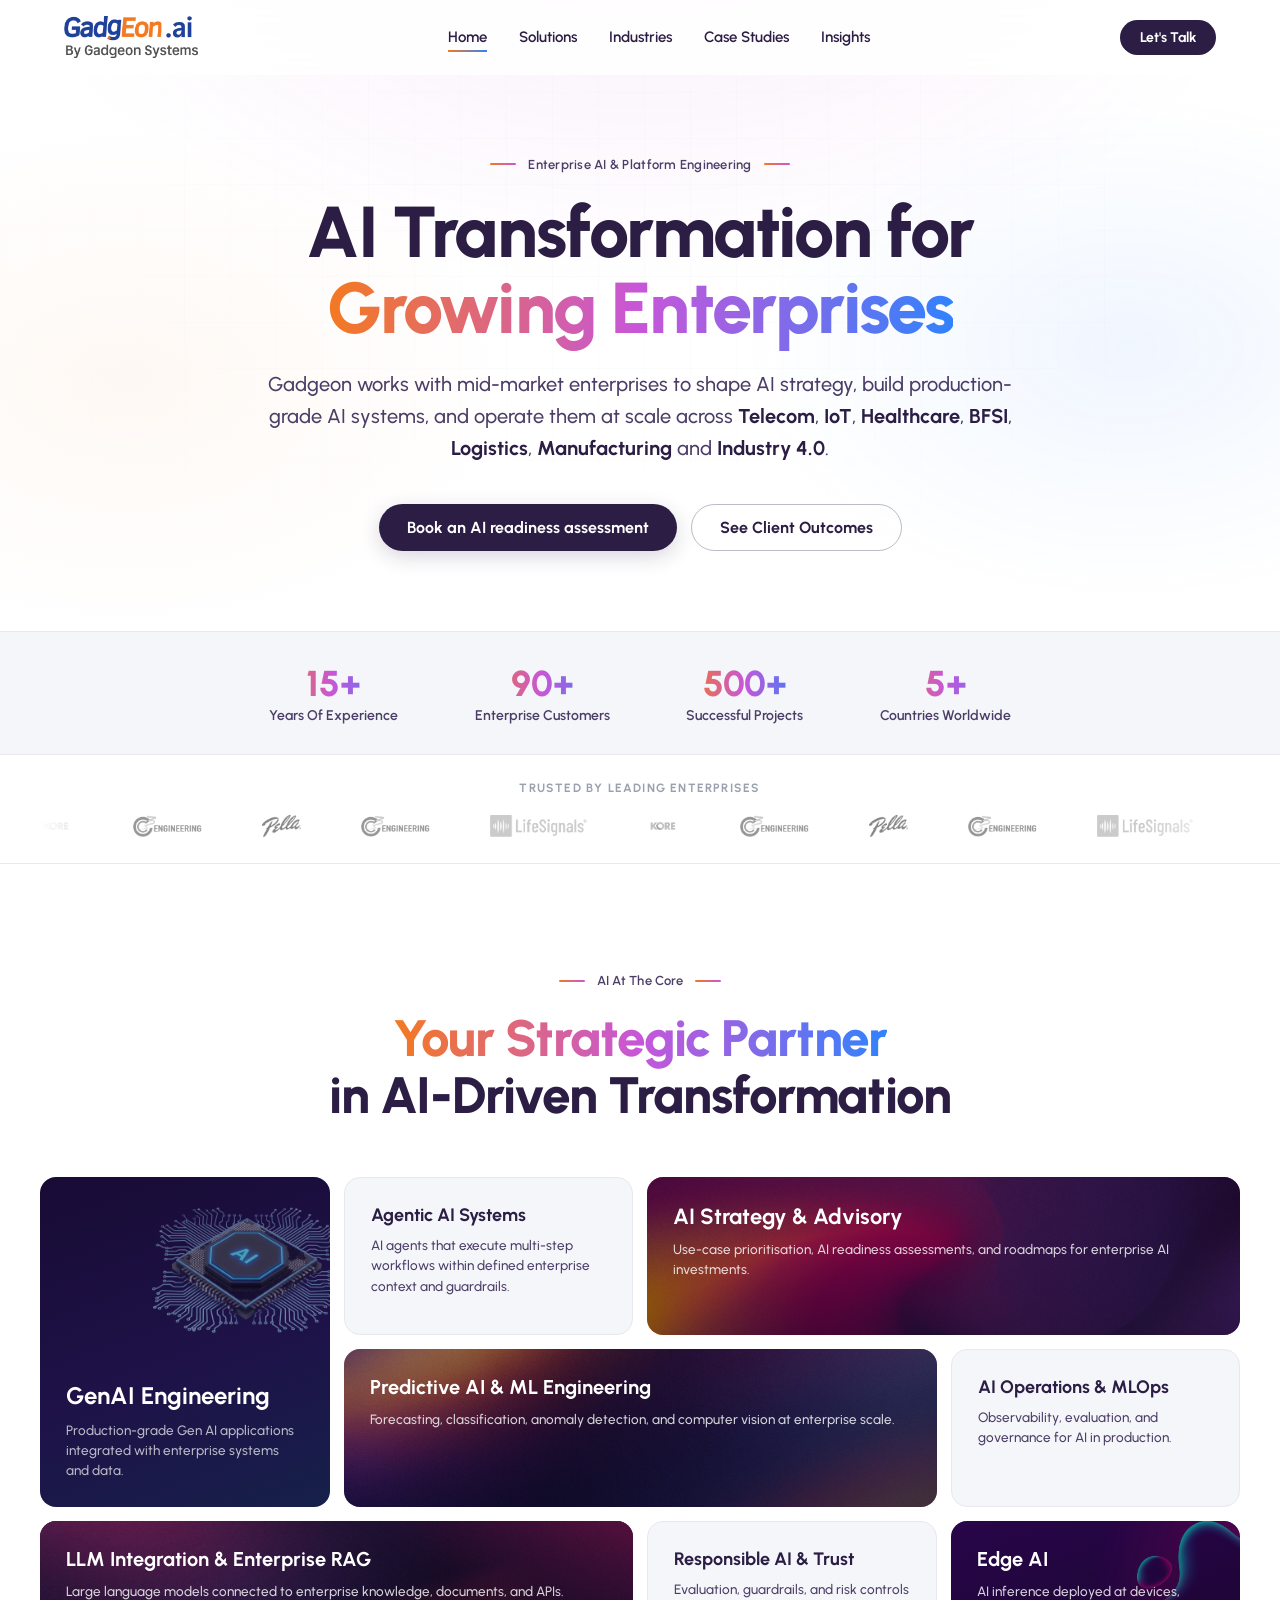
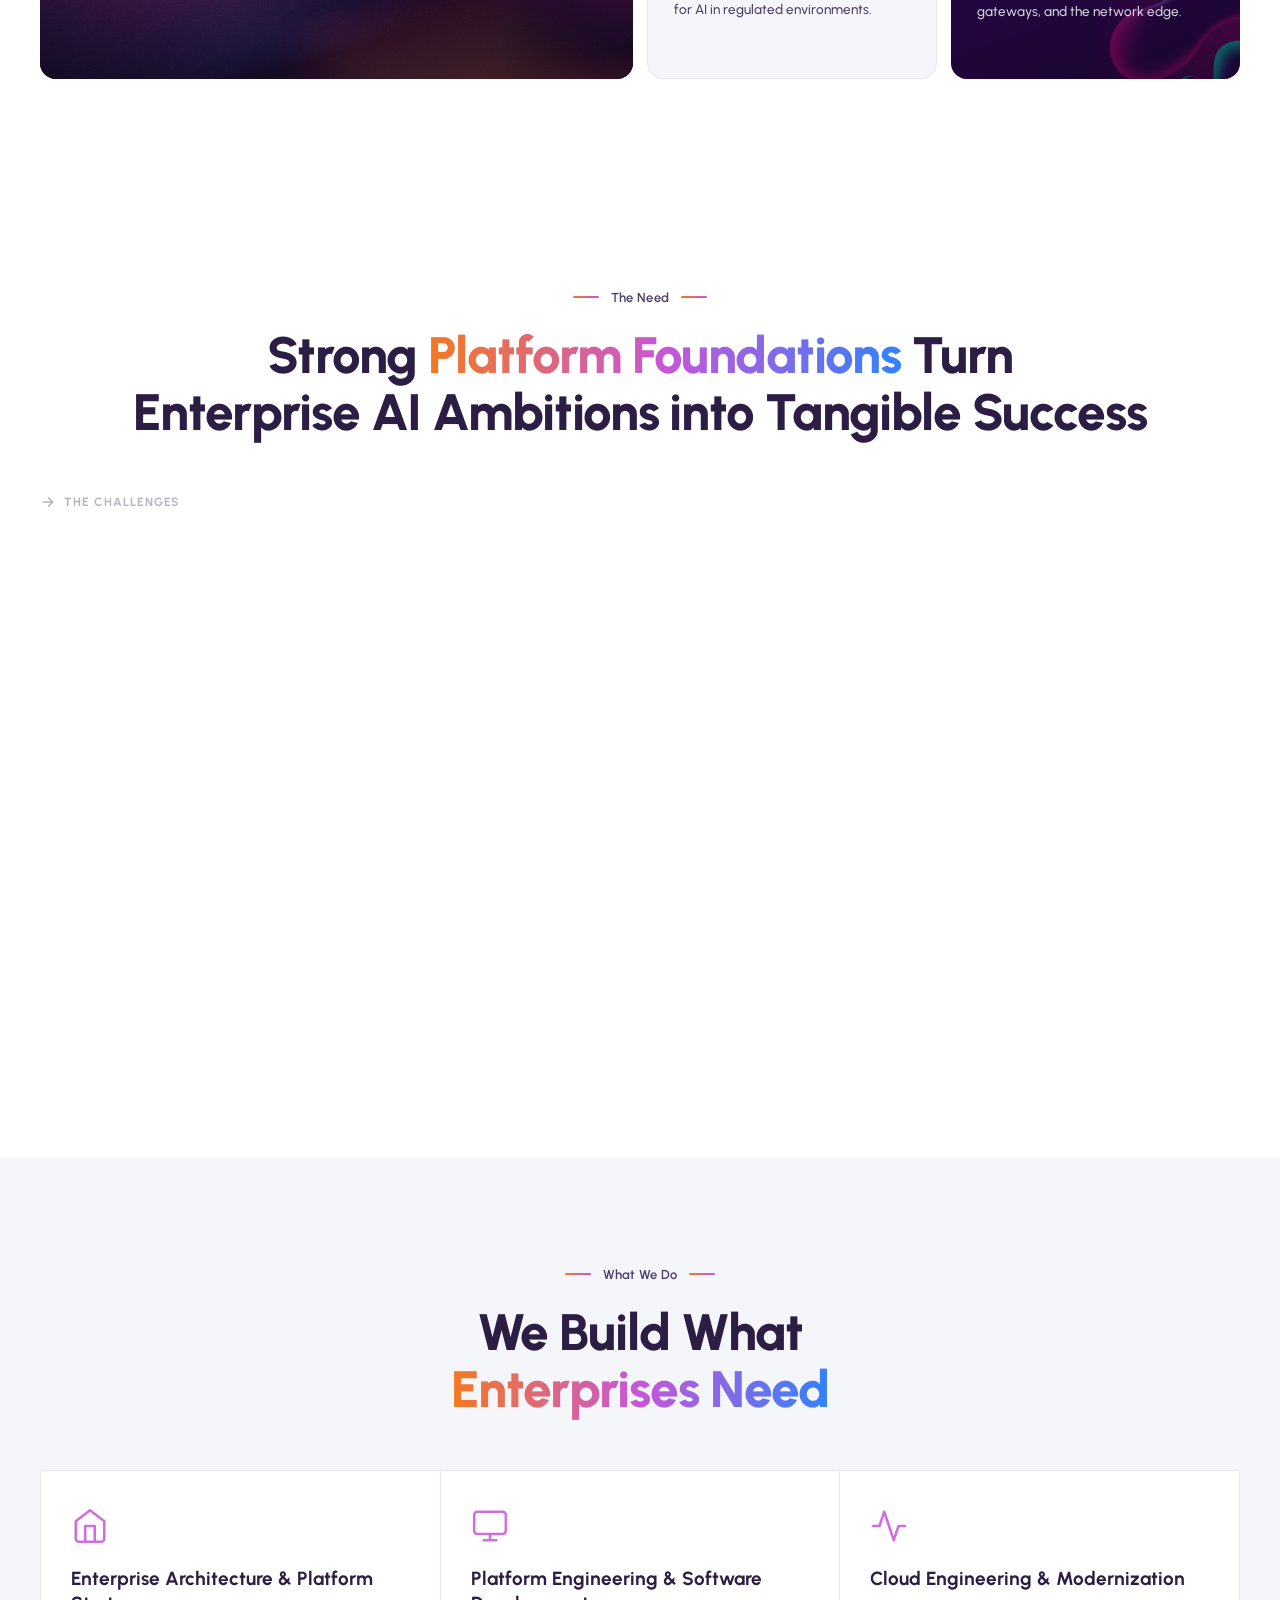
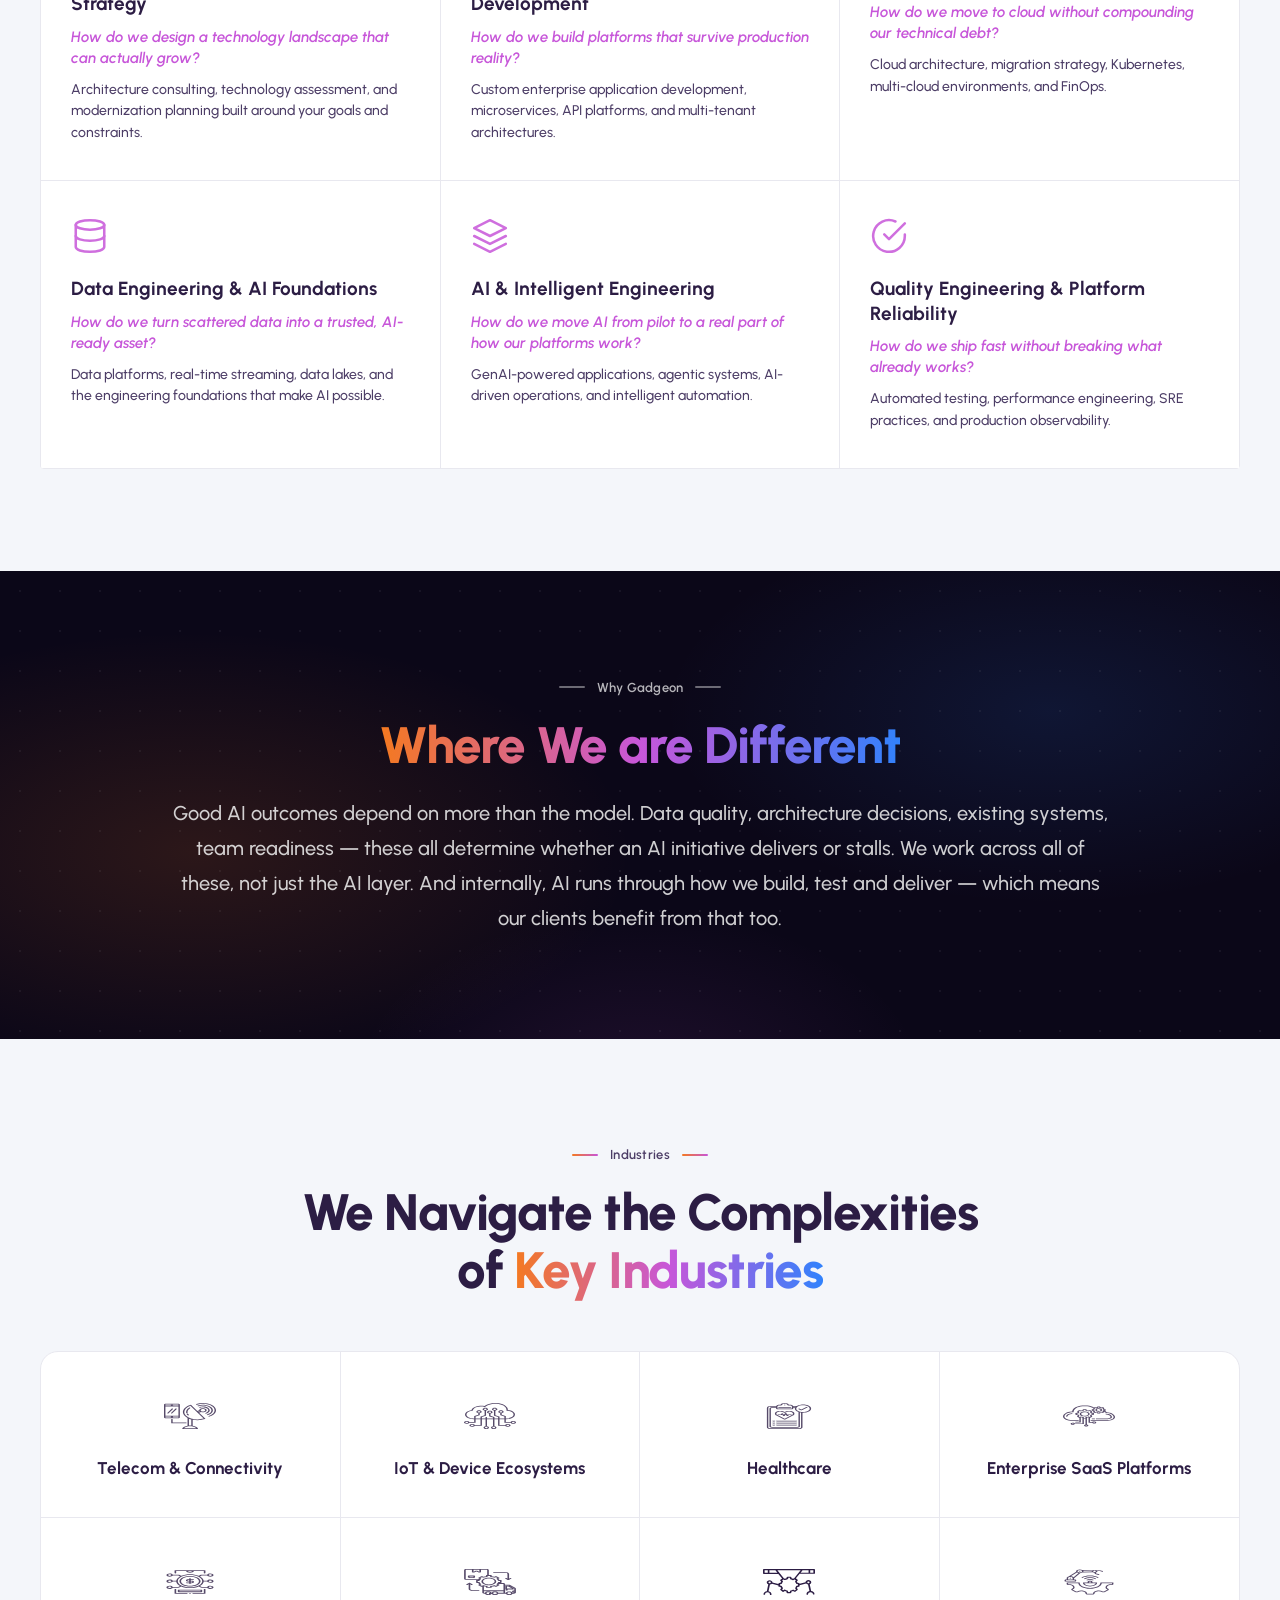
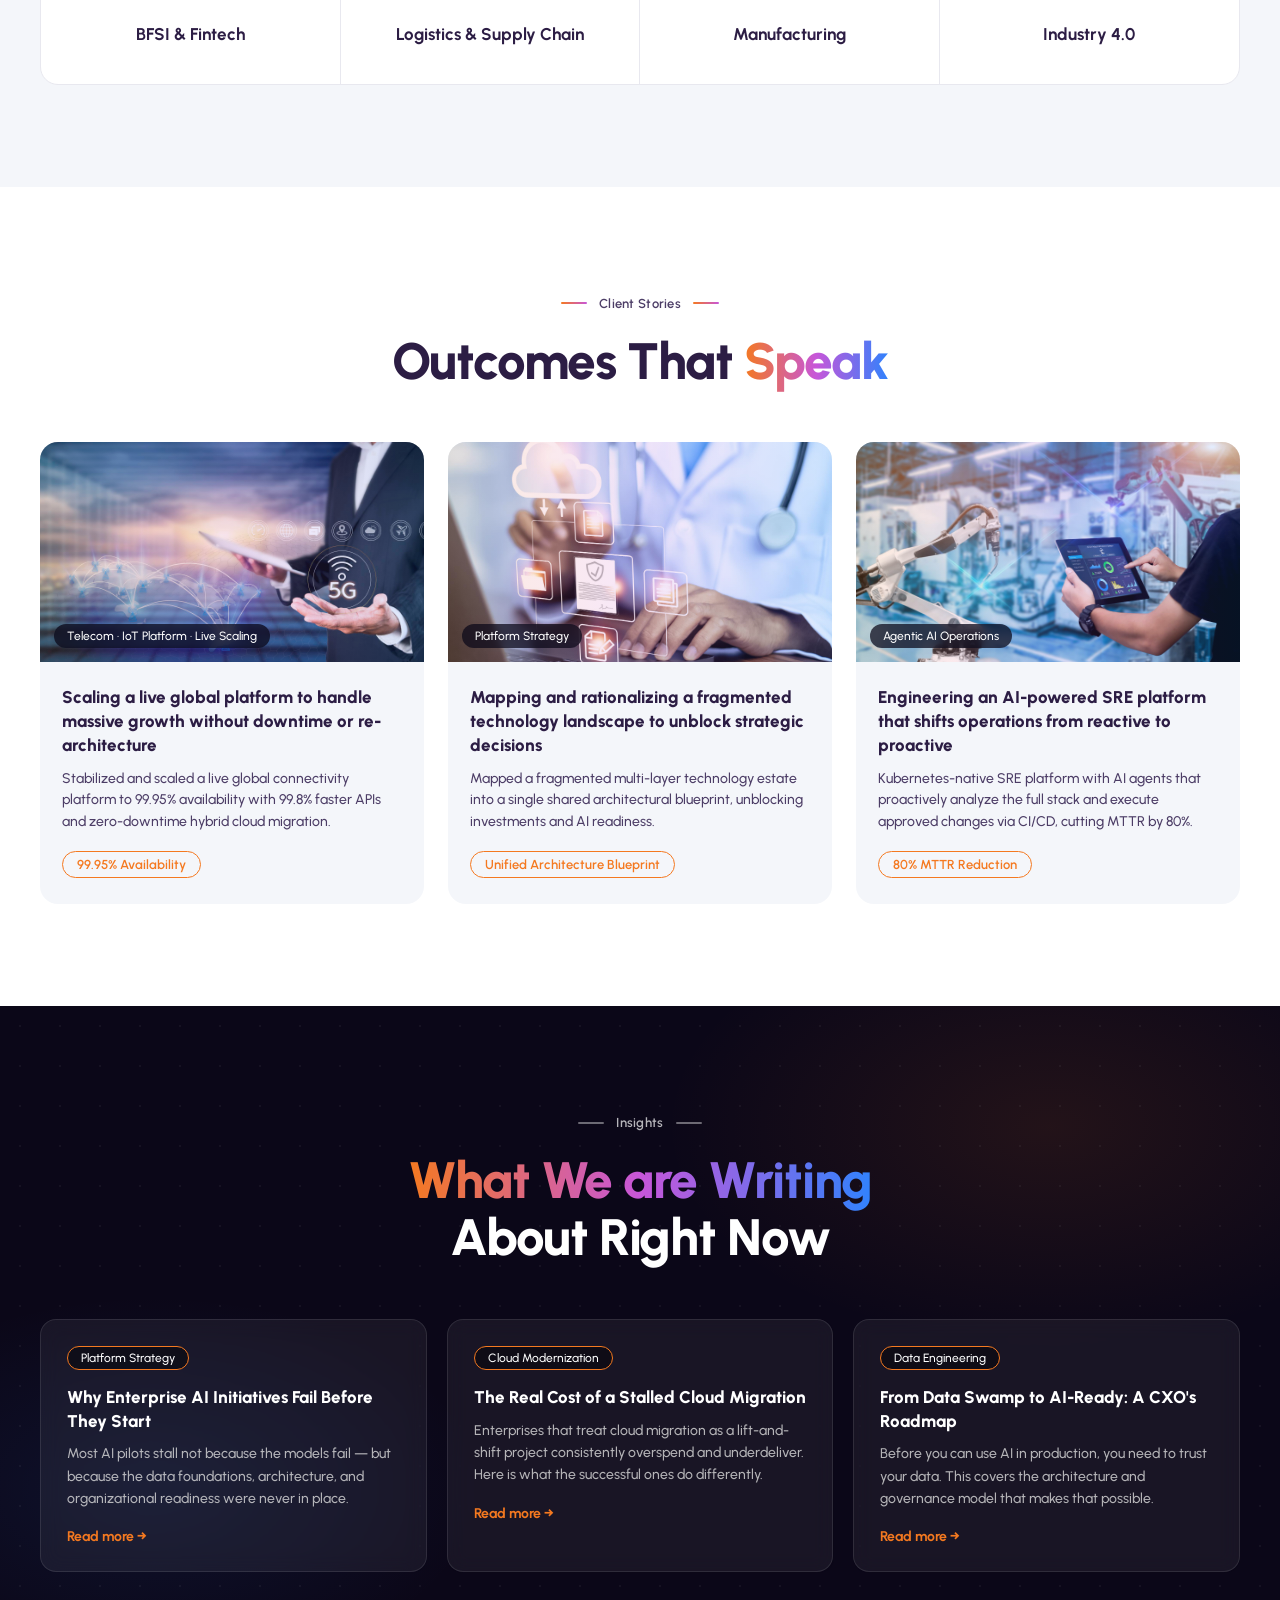
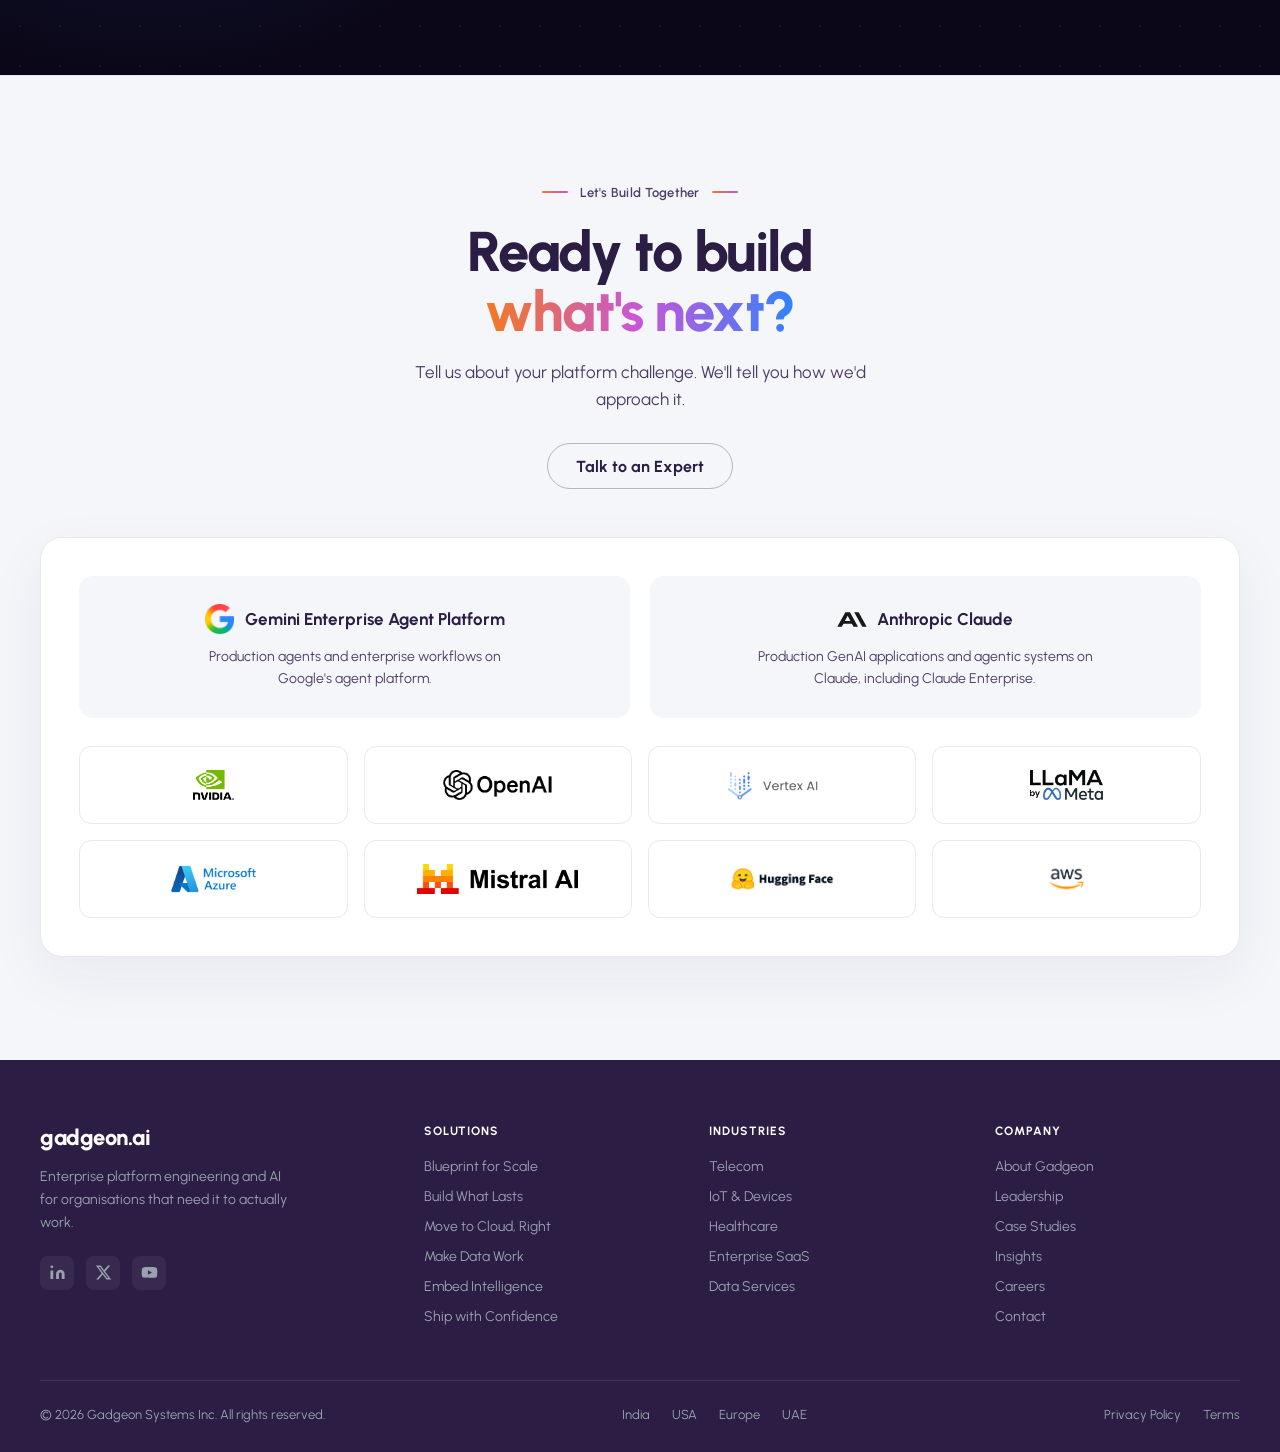
==== commit 5f33d87a: "Use real Figma assets for accuracy - Real brand logo, processor chip, and bento card background imag" ====
--- a/index.html
+++ b/index.html
@@ -16,8 +16,7 @@
 <header class="nav" id="nav">
   <div class="nav-inner">
     <a href="#home" class="nav-logo" aria-label="Gadgeon.ai home">
-      <span class="nav-logo-mark">Gadg<span class="grad-txt">Eon</span>.ai</span>
-      <span class="nav-logo-sub">By Gadgeon Systems</span>
+      <img src="assets/brand-logo.png" alt="Gadgeon.ai — by Gadgeon Systems" />
     </a>
 
     <nav class="nav-links" id="navLinks" aria-label="Primary">
@@ -92,7 +91,7 @@
 
   <div class="bento">
     <article class="bcard dark b-genai reveal">
-      <div class="bcard-media"><img src="assets/ai-chip-bg.png" alt="" aria-hidden="true" /></div>
+      <div class="bcard-media"><img src="assets/chip.png" alt="" aria-hidden="true" /></div>
       <div class="bcard-foot">
         <h3>GenAI Engineering</h3>
         <p>Production-grade Gen AI applications integrated with enterprise systems and data.</p>
@@ -104,12 +103,14 @@
       <p>AI agents that execute multi-step workflows within defined enterprise context and guardrails.</p>
     </article>
 
-    <article class="bcard indigo b-strategy reveal">
+    <article class="bcard tex b-strategy reveal">
+      <img class="bcard-bg" src="assets/tex-strategy.jpg" alt="" aria-hidden="true" />
       <h3>AI Strategy &amp; Advisory</h3>
       <p>Use-case prioritisation, AI readiness assessments, and roadmaps for enterprise AI investments.</p>
     </article>
 
-    <article class="bcard violet b-predictive reveal">
+    <article class="bcard tex b-predictive reveal">
+      <img class="bcard-bg" src="assets/tex-predictive.jpg" alt="" aria-hidden="true" />
       <h3>Predictive AI &amp; ML Engineering</h3>
       <p>Forecasting, classification, anomaly detection, and computer vision at enterprise scale.</p>
     </article>
@@ -119,7 +120,8 @@
       <p>Observability, evaluation, and governance for AI in production.</p>
     </article>
 
-    <article class="bcard dark b-llm reveal">
+    <article class="bcard tex b-llm reveal">
+      <img class="bcard-bg" src="assets/tex-llm.jpg" alt="" aria-hidden="true" />
       <h3>LLM Integration &amp; Enterprise RAG</h3>
       <p>Large language models connected to enterprise knowledge, documents, and APIs.</p>
     </article>
@@ -129,7 +131,8 @@
       <p>Evaluation, guardrails, and risk controls for AI in regulated environments.</p>
     </article>
 
-    <article class="bcard plum b-edge reveal">
+    <article class="bcard tex b-edge reveal">
+      <img class="bcard-bg" src="assets/tex-edge.jpg" alt="" aria-hidden="true" />
       <h3>Edge AI</h3>
       <p>AI inference deployed at devices, gateways, and the network edge.</p>
     </article>
@@ -138,6 +141,7 @@
 
 <!-- ══ THE NEED ═════════════════════════════════════ -->
 <section class="section need">
+  <img class="need-anim" src="assets/bg-anim.gif" alt="" aria-hidden="true" />
   <div class="section-hdr">
     <div class="eyebrow center">The Need</div>
     <h2 class="stitle">Strong <span class="grad-txt">Platform Foundations</span> Turn<br />Enterprise AI Ambitions into Tangible Success</h2>
@@ -227,14 +231,14 @@
     <h2 class="stitle">We Navigate the Complexities<br />of <span class="grad-txt">Key Industries</span></h2>
   </div>
   <div class="ind-grid">
-    <div class="ind reveal"><img src="assets/ind-telecom.png" alt="" /><h4>Telecom &amp; Connectivity</h4></div>
-    <div class="ind reveal"><img src="assets/ind-iot.png" alt="" /><h4>IoT &amp; Device Ecosystems</h4></div>
-    <div class="ind reveal"><img src="assets/ind-healthcare.png" alt="" /><h4>Healthcare</h4></div>
-    <div class="ind reveal"><img src="assets/ind-saas.png" alt="" /><h4>Enterprise SaaS Platforms</h4></div>
-    <div class="ind reveal"><img src="assets/ind-bfsi.png" alt="" /><h4>BFSI &amp; Fintech</h4></div>
-    <div class="ind reveal"><img src="assets/ind-logistics.png" alt="" /><h4>Logistics &amp; Supply Chain</h4></div>
-    <div class="ind reveal"><img src="assets/ind-manufacturing.png" alt="" /><h4>Manufacturing</h4></div>
-    <div class="ind reveal"><img src="assets/ind-industry40.png" alt="" /><h4>Industry 4.0</h4></div>
+    <div class="ind reveal"><img src="assets/ic-telecom.svg" alt="" /><h4>Telecom &amp; Connectivity</h4></div>
+    <div class="ind reveal"><img src="assets/ic-iot.svg" alt="" /><h4>IoT &amp; Device Ecosystems</h4></div>
+    <div class="ind reveal"><img src="assets/ic-healthcare.svg" alt="" /><h4>Healthcare</h4></div>
+    <div class="ind reveal"><img src="assets/ic-saas.svg" alt="" /><h4>Enterprise SaaS Platforms</h4></div>
+    <div class="ind reveal"><img src="assets/ic-bfsi.svg" alt="" /><h4>BFSI &amp; Fintech</h4></div>
+    <div class="ind reveal"><img src="assets/ic-logistics.svg" alt="" /><h4>Logistics &amp; Supply Chain</h4></div>
+    <div class="ind reveal"><img src="assets/ic-manufacturing.svg" alt="" /><h4>Manufacturing</h4></div>
+    <div class="ind reveal"><img src="assets/ic-industry40.svg" alt="" /><h4>Industry 4.0</h4></div>
   </div>
 </section>
 
@@ -327,14 +331,14 @@
     <div class="featured-partners">
       <div class="fp-card">
         <div class="fp-head">
-          <svg width="30" height="30" viewBox="0 0 24 24" aria-hidden="true"><path fill="#4285F4" d="M22.56 12.25c0-.78-.07-1.53-.2-2.25H12v4.26h5.92c-.26 1.37-1.04 2.53-2.21 3.31v2.77h3.57c2.08-1.92 3.28-4.74 3.28-8.09z"/><path fill="#34A853" d="M12 23c2.97 0 5.46-.98 7.28-2.66l-3.57-2.77c-.98.66-2.23 1.06-3.71 1.06-2.86 0-5.29-1.93-6.16-4.53H2.18v2.84C3.99 20.53 7.7 23 12 23z"/><path fill="#FBBC05" d="M5.84 14.09c-.22-.66-.35-1.36-.35-2.09s.13-1.43.35-2.09V7.07H2.18C1.43 8.55 1 10.22 1 12s.43 3.45 1.18 4.93l3.66-2.84z"/><path fill="#EA4335" d="M12 5.38c1.62 0 3.06.56 4.21 1.64l3.15-3.15C17.45 2.09 14.97 1 12 1 7.7 1 3.99 3.47 2.18 7.07l3.66 2.84c.87-2.6 3.3-4.53 6.16-4.53z"/></svg>
+          <img class="fp-logo" src="assets/logo-google.png" alt="Google" />
           <span class="fp-brand">Gemini Enterprise Agent Platform</span>
         </div>
         <p>Production agents and enterprise workflows on Google's agent platform.</p>
       </div>
       <div class="fp-card">
         <div class="fp-head">
-          <svg width="26" height="26" viewBox="0 0 24 24" aria-hidden="true"><path d="M13.6 3L21 21h-3.5l-1.5-3.9H7.9L6.4 21H3L10.4 3h3.2zm-1.6 4.6l-2.7 7h5.4l-2.7-7z" fill="#141413"/></svg>
+          <img class="fp-logo" src="assets/logo-anthropic.svg" alt="Anthropic" />
           <span class="fp-brand">Anthropic Claude</span>
         </div>
         <p>Production GenAI applications and agentic systems on Claude, including Claude Enterprise.</p>
@@ -342,14 +346,14 @@
     </div>
 
     <div class="tech-logos">
-      <div class="tlogo"><span class="tl-nvidia">NVIDIA</span></div>
-      <div class="tlogo"><span class="tl-txt">OpenAI</span></div>
-      <div class="tlogo"><span class="tl-txt">Vertex AI</span></div>
-      <div class="tlogo"><span class="tl-txt">LLaMA by Meta</span></div>
-      <div class="tlogo"><span class="tl-txt">Microsoft Azure</span></div>
-      <div class="tlogo"><span class="tl-txt">Mistral AI</span></div>
-      <div class="tlogo"><span class="tl-txt">Hugging Face</span></div>
-      <div class="tlogo"><span class="tl-txt">aws</span></div>
+      <div class="tlogo"><img src="assets/logo-nvidia.png" alt="NVIDIA" /></div>
+      <div class="tlogo"><img src="assets/logo-openai.png" alt="OpenAI" /></div>
+      <div class="tlogo"><img src="assets/logo-vertex.png" alt="Vertex AI" /></div>
+      <div class="tlogo"><img src="assets/logo-llama.png" alt="LLaMA by Meta" /></div>
+      <div class="tlogo"><img src="assets/logo-azure.png" alt="Microsoft Azure" /></div>
+      <div class="tlogo"><img src="assets/logo-mistral.png" alt="Mistral AI" /></div>
+      <div class="tlogo"><img src="assets/logo-huggingface.png" alt="Hugging Face" /></div>
+      <div class="tlogo"><img src="assets/logo-aws.png" alt="AWS" /></div>
     </div>
   </div>
 </section>
--- a/styles.css
+++ b/styles.css
@@ -94,9 +94,8 @@
   max-width: var(--maxw); margin: 0 auto; height: 74px; padding: 0 24px;
   display: flex; align-items: center; justify-content: space-between; gap: 24px;
 }
-.nav-logo { text-decoration: none; display: flex; flex-direction: column; line-height: 1; }
-.nav-logo-mark { font-weight: 800; font-size: 22px; letter-spacing: -.5px; color: var(--primary); }
-.nav-logo-sub { font-size: 10px; font-weight: 600; letter-spacing: .04em; color: var(--muted); margin-top: 3px; }
+.nav-logo { text-decoration: none; display: flex; align-items: center; line-height: 1; }
+.nav-logo img { height: 42px; width: auto; display: block; }
 
 .nav-links { display: flex; align-items: center; gap: 32px; }
 .nav-links > a {
@@ -229,16 +228,25 @@
 .bcard-media img { width: 100%; height: 100%; object-fit: contain; opacity: .6; }
 .bcard-foot { position: relative; z-index: 1; display: flex; flex-direction: column; gap: 9px; }
 
-.bcard.indigo { background: linear-gradient(135deg, #2a3a8f 0%, #3949ab 55%, #4054c9 100%); color: #fff; }
-.bcard.indigo p { color: rgba(255,255,255,.78); }
-.bcard.indigo h3 { font-size: 22px; }
-.bcard.violet { background: linear-gradient(135deg, #5b2a8f 0%, #7a3aa8 100%); color: #fff; }
-.bcard.violet p { color: rgba(255,255,255,.78); }
-.bcard.plum { background: linear-gradient(135deg, #6a1f52 0%, #4a2270 100%); color: #fff; }
-.bcard.plum p { color: rgba(255,255,255,.78); }
+/* Cards with a real Figma image background */
+.bcard.tex { color: #fff; }
+.bcard.tex h3, .bcard.tex p { position: relative; z-index: 2; }
+.bcard.tex h3 { font-size: 20px; }
+.bcard.tex p { color: rgba(255,255,255,.82); }
+.b-strategy.tex h3 { font-size: 22px; }
+.bcard-bg { position: absolute; inset: 0; width: 100%; height: 100%; object-fit: cover; z-index: 0; }
+.bcard.tex::after {
+  content: ''; position: absolute; inset: 0; z-index: 1;
+  background: linear-gradient(160deg, rgba(11,7,24,.35) 0%, rgba(11,7,24,.72) 100%);
+}
 
 /* ══ THE NEED ════════════════════════════════════ */
-.need { background: #fff; }
+.need { background: #fff; position: relative; overflow: hidden; }
+.need-anim {
+  position: absolute; left: 50%; top: 46%; transform: translate(-50%, -50%);
+  width: 1300px; max-width: 130%; opacity: .10; pointer-events: none; z-index: 0;
+}
+.need > *:not(.need-anim) { position: relative; z-index: 1; }
 .challenges-lbl {
   display: flex; align-items: center; gap: 8px;
   font-size: 12px; font-weight: 700; letter-spacing: .08em; text-transform: uppercase;
@@ -322,7 +330,7 @@
 .ind:hover { background: var(--bg-light); }
 .ind:nth-child(4n) { border-right: none; }
 .ind:nth-child(n+5) { border-bottom: none; }
-.ind img { width: 46px; height: 46px; object-fit: contain; }
+.ind img { width: 52px; height: 52px; object-fit: contain; }
 .ind h4 { font-weight: 700; font-size: 17px; color: var(--primary); line-height: 1.25; }
 
 /* ══ CASE STUDIES ════════════════════════════════ */
@@ -388,17 +396,17 @@
 .featured-partners { display: grid; grid-template-columns: 1fr 1fr; gap: 20px; margin-bottom: 28px; }
 .fp-card { background: var(--bg-light); border-radius: 14px; padding: 28px 26px; text-align: center; }
 .fp-head { display: flex; align-items: center; justify-content: center; gap: 10px; margin-bottom: 12px; }
+.fp-logo { height: 30px; width: 30px; object-fit: contain; flex-shrink: 0; }
 .fp-brand { font-weight: 700; font-size: 17px; color: var(--primary); }
 .fp-card p { font-size: 14px; color: var(--body-col); line-height: 1.55; max-width: 340px; margin: 0 auto; }
 
 .tech-logos { display: grid; grid-template-columns: repeat(4, 1fr); gap: 16px; }
 .tlogo {
-  display: flex; align-items: center; justify-content: center; padding: 22px 16px;
+  display: flex; align-items: center; justify-content: center; padding: 20px 18px; min-height: 78px;
   border: 1px solid var(--border); border-radius: 12px; background: #fff; transition: border-color .2s, transform .2s;
 }
 .tlogo:hover { border-color: rgba(199,86,217,.4); transform: translateY(-2px); }
-.tl-txt { font-family: 'Inter', sans-serif; font-weight: 700; font-size: 15px; color: #555; letter-spacing: -.2px; }
-.tl-nvidia { font-family: 'Inter', sans-serif; font-weight: 900; font-size: 16px; color: #76b900; letter-spacing: -.3px; }
+.tlogo img { max-height: 30px; max-width: 100%; width: auto; object-fit: contain; }
 
 /* ══ FOOTER ══════════════════════════════════════ */
 .footer { background: var(--primary); padding: 64px 24px 30px; }
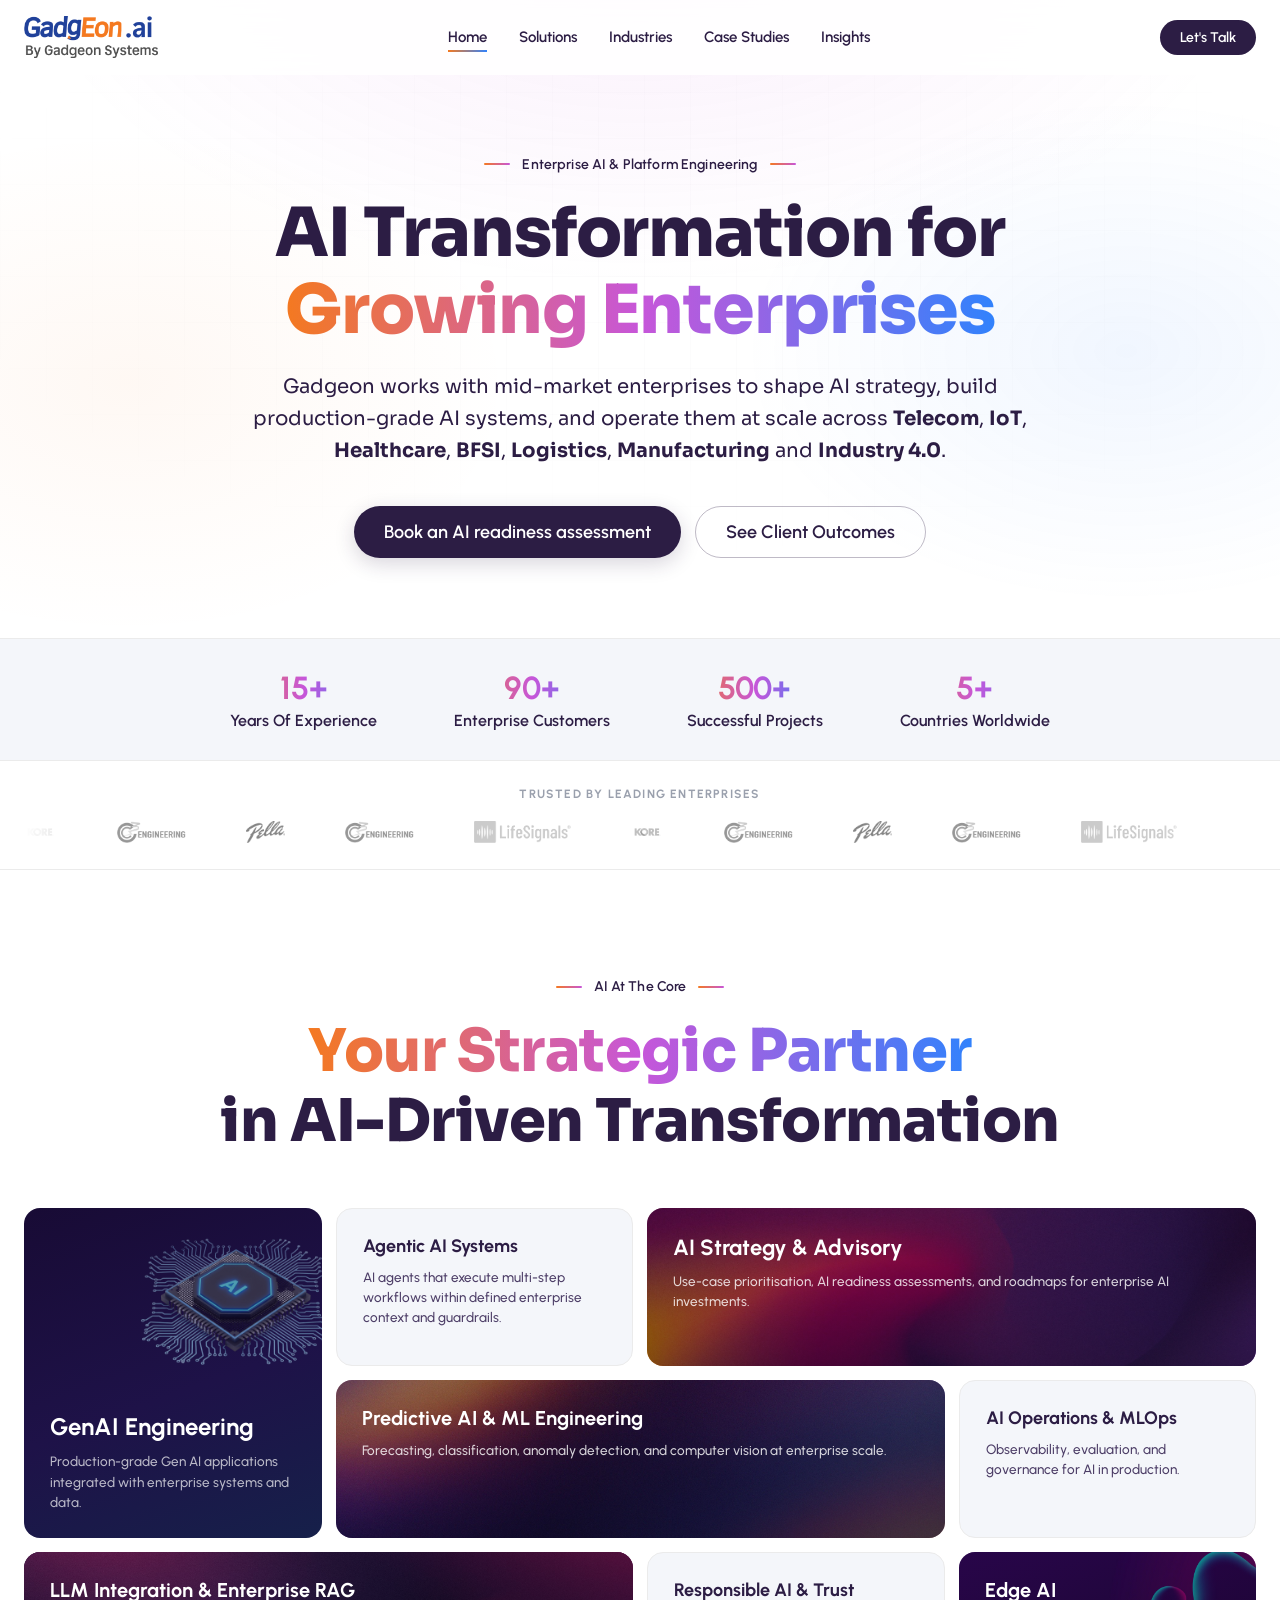
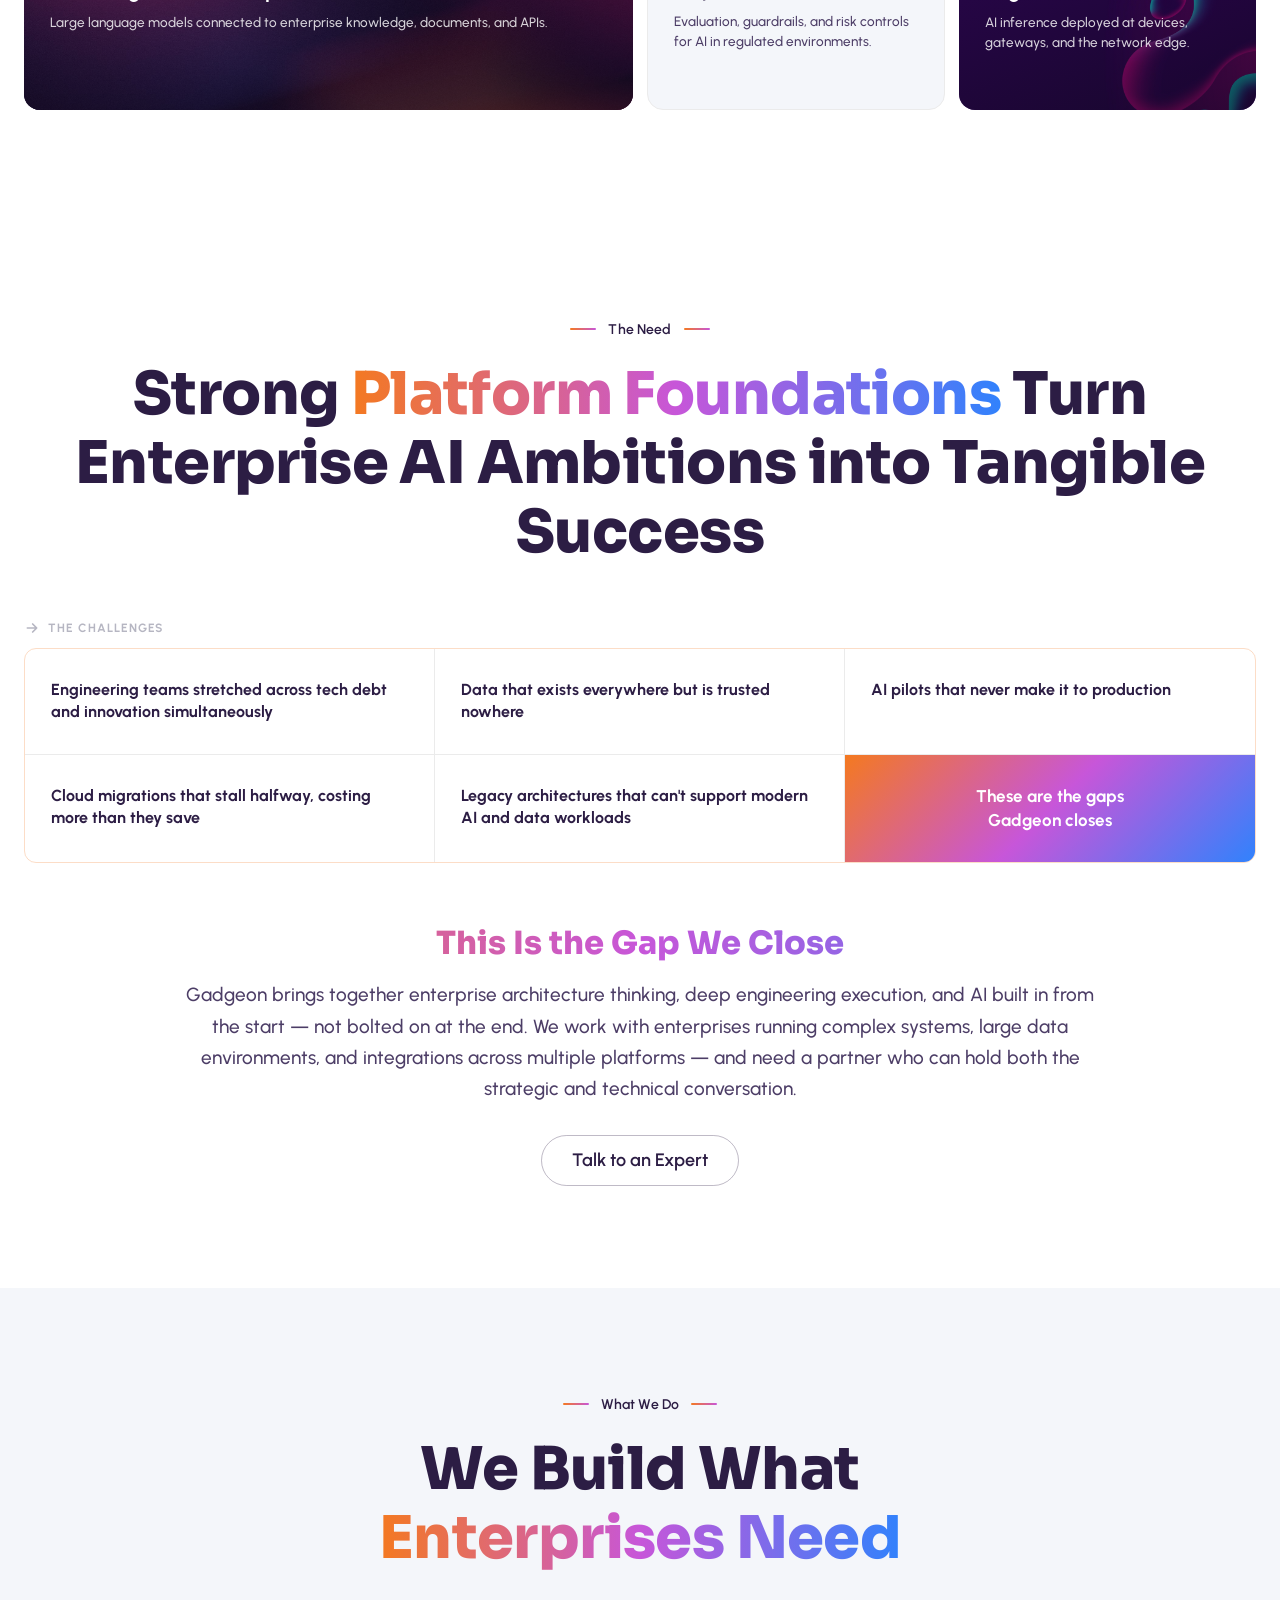
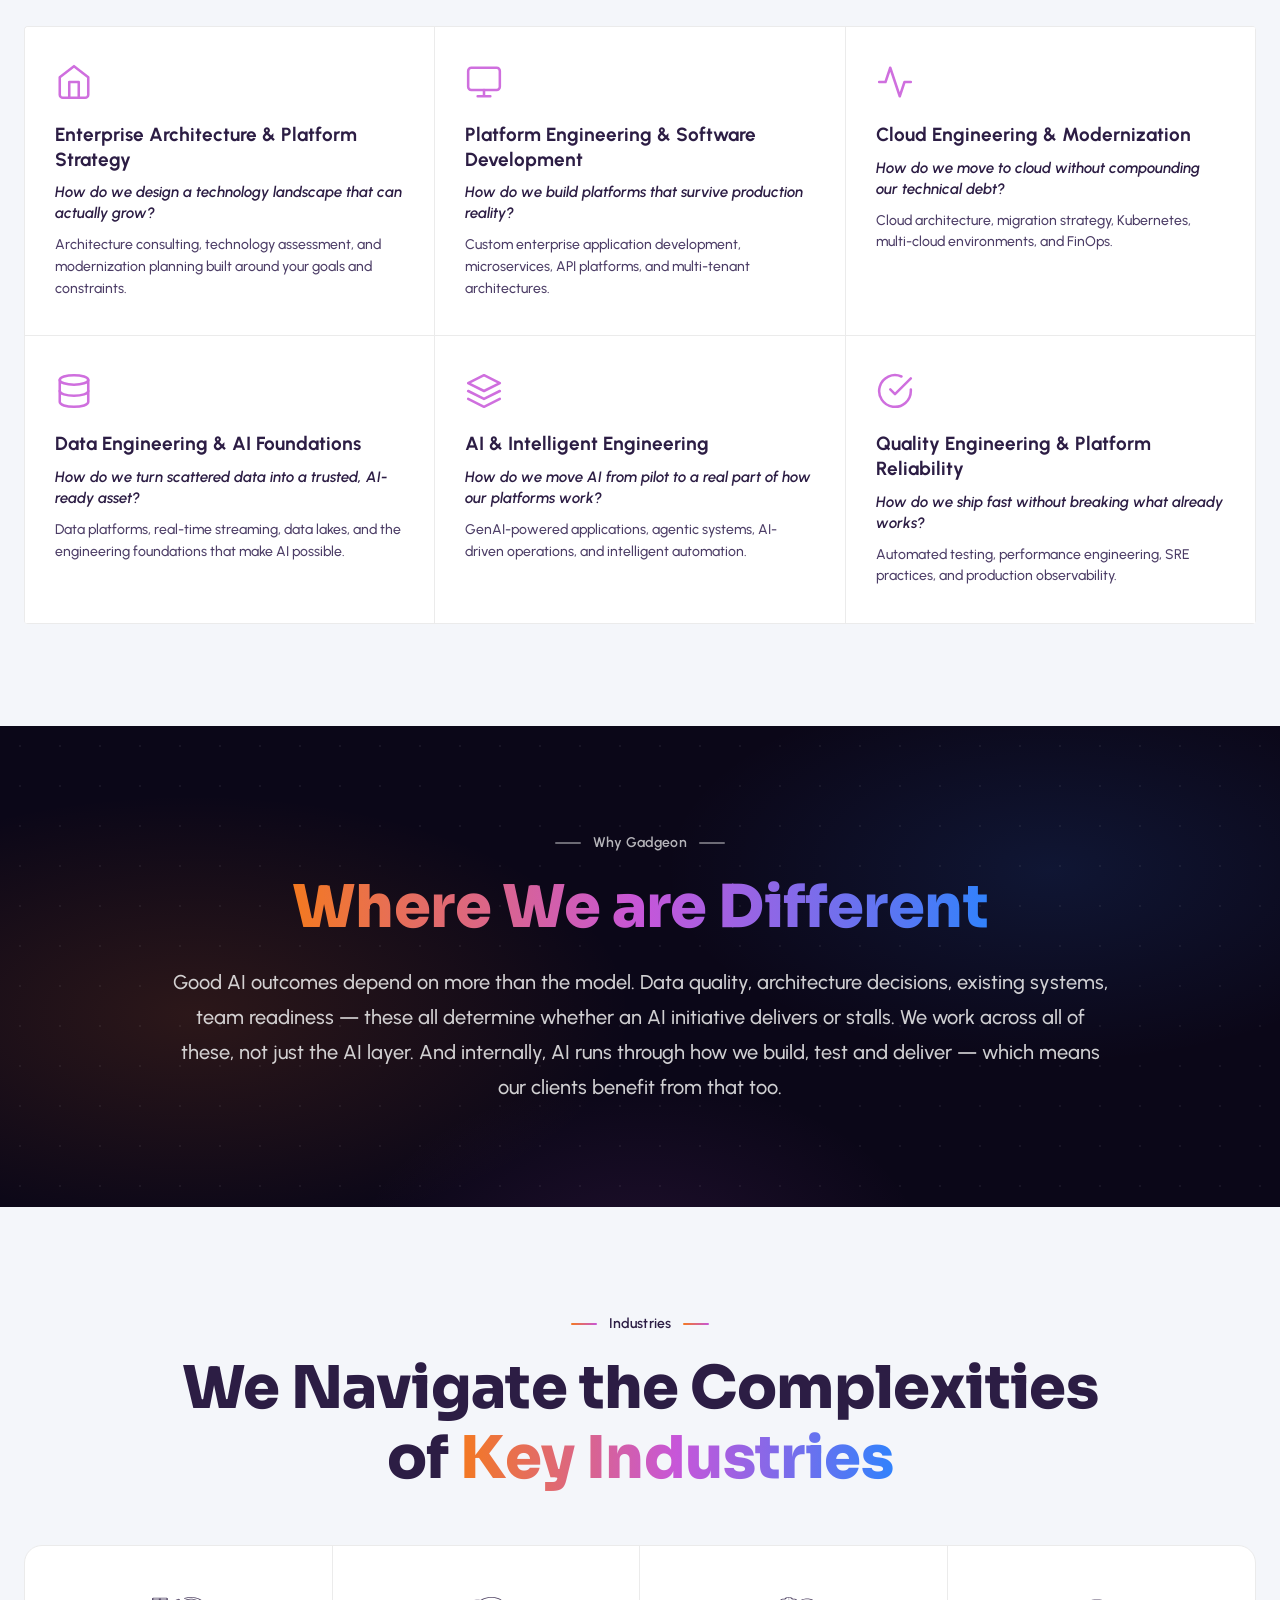
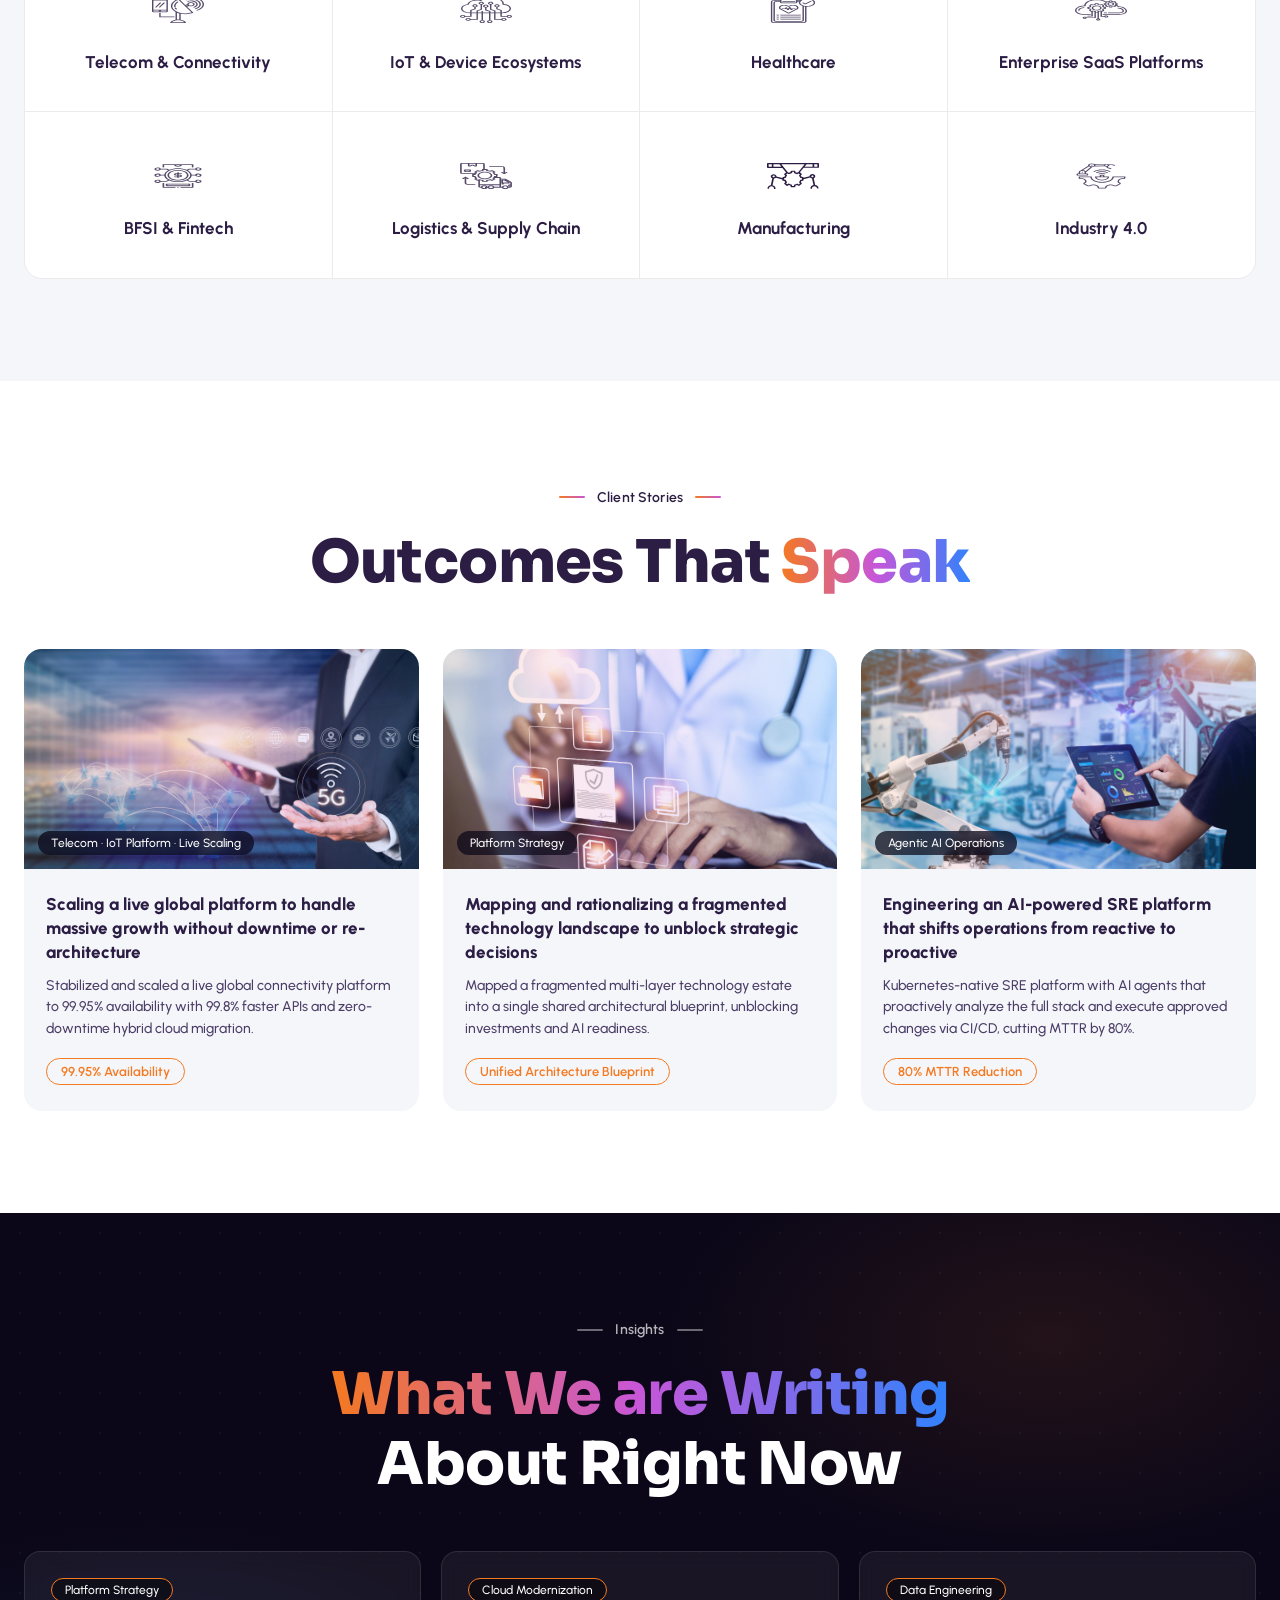
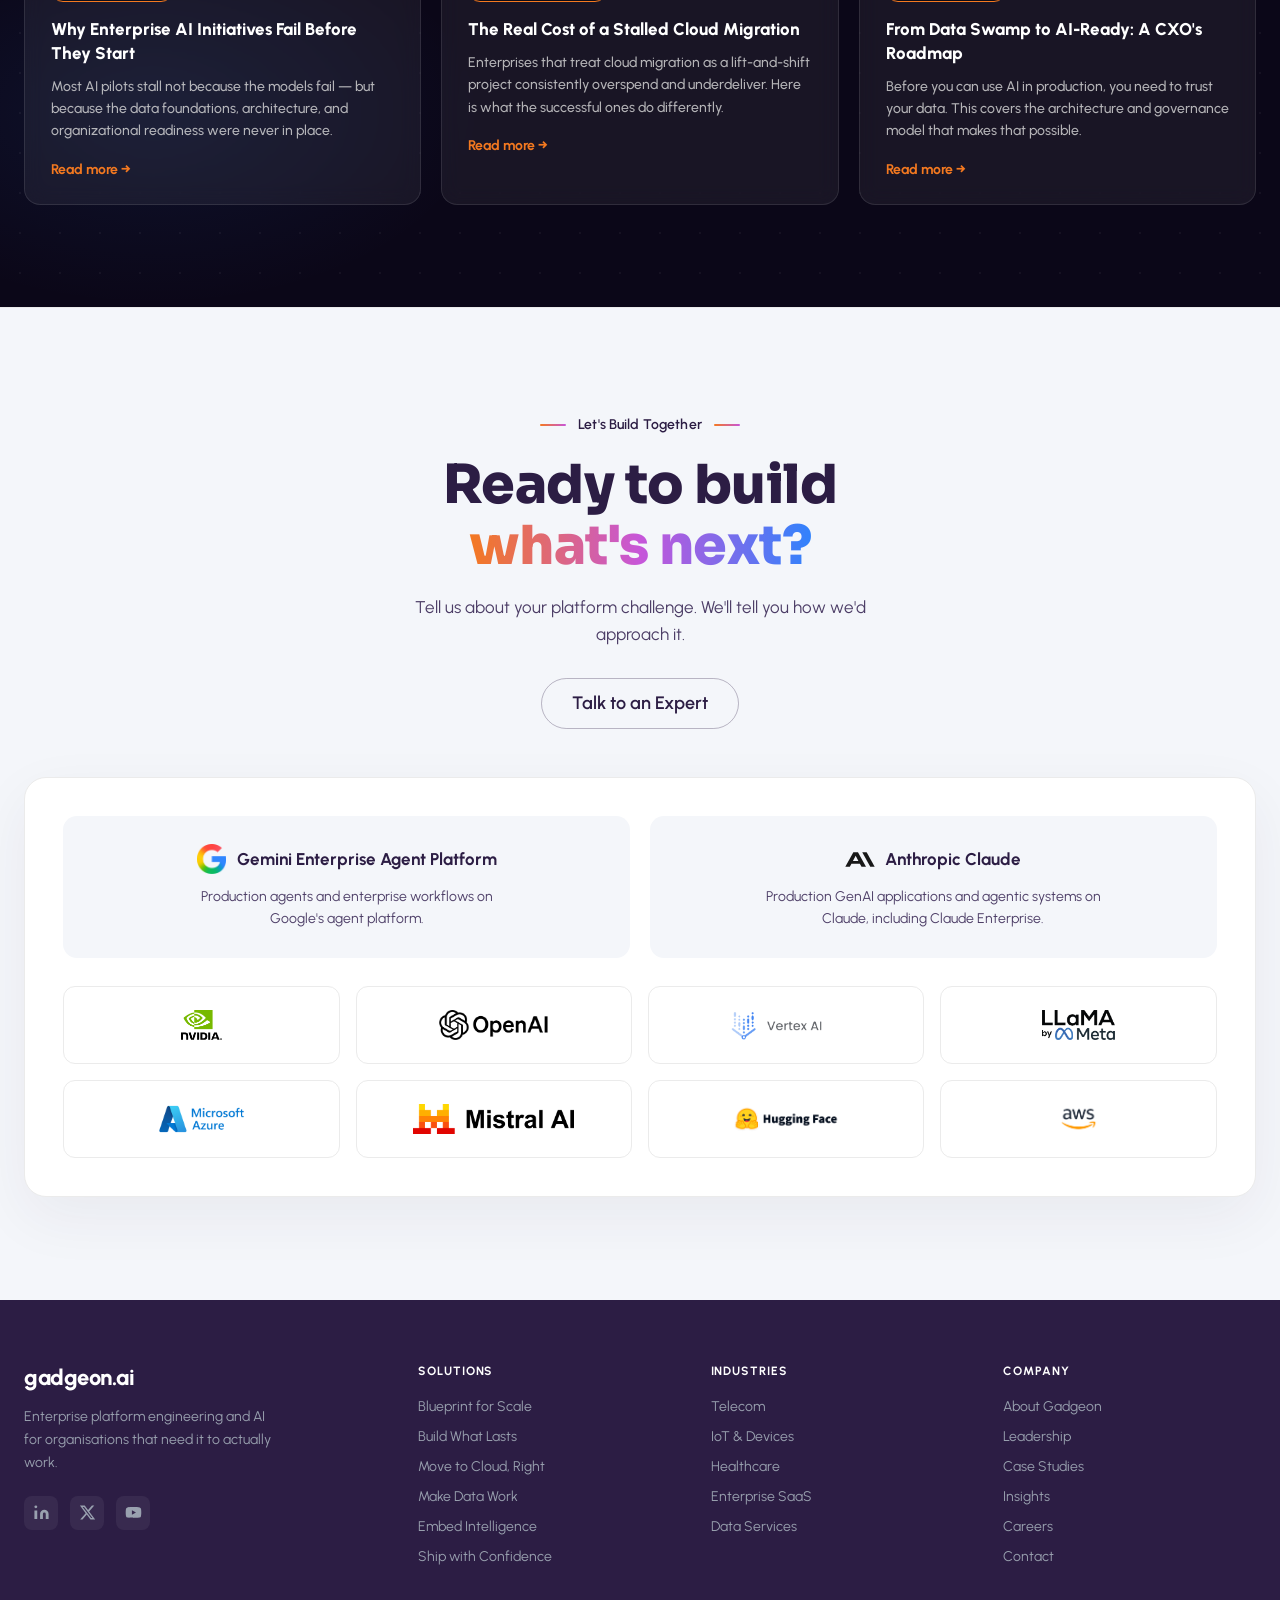
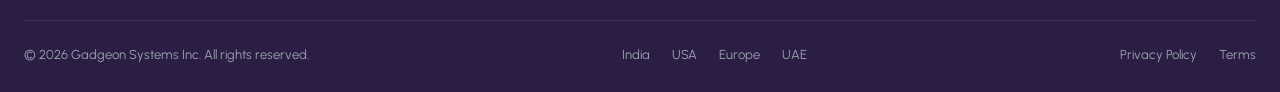
==== commit 5202f855: "Calibrate typography to Figma spec - Headings now use Sora ExtraBold (hero 70px, section titles 64px" ====
--- a/index.html
+++ b/index.html
@@ -7,7 +7,7 @@
   <meta name="description" content="Gadgeon works with mid-market enterprises to shape AI strategy, build production-grade AI systems, and operate them at scale across Telecom, IoT, Healthcare, BFSI, Logistics, Manufacturing and Industry 4.0." />
   <link rel="preconnect" href="https://fonts.googleapis.com" />
   <link rel="preconnect" href="https://fonts.gstatic.com" crossorigin />
-  <link href="https://fonts.googleapis.com/css2?family=Urbanist:ital,wght@0,400;0,500;0,600;0,700;0,800;0,900;1,600&family=Inter:wght@400;600;700;800&display=swap" rel="stylesheet" />
+  <link href="https://fonts.googleapis.com/css2?family=Sora:wght@400;600;700;800&family=Urbanist:ital,wght@0,400;0,500;0,600;0,700;0,800;0,900;1,600;1,700&family=Inter:wght@400;600;700;800&display=swap" rel="stylesheet" />
   <link rel="stylesheet" href="styles.css" />
 </head>
 <body>
--- a/styles.css
+++ b/styles.css
@@ -10,10 +10,12 @@
   --grad-b:   #c756d9;   /* magenta */
   --grad-c:   #3182fc;   /* blue */
   --bg-light: #f4f6fa;
-  --border:   #e8e8ef;
+  --border:   #ebebeb;
   --muted:    #99a1af;
   --dark:     #0b0718;
-  --maxw:     1200px;
+  --maxw:     1280px;
+  --font-head: 'Sora', sans-serif;
+  --font-body: 'Urbanist', sans-serif;
 }
 
 html { scroll-behavior: smooth; }
@@ -37,8 +39,8 @@
 /* ── Eyebrow / badge ── */
 .eyebrow {
   display: inline-flex; align-items: center; gap: 12px;
-  font-size: 13px; font-weight: 600; letter-spacing: .02em;
-  color: var(--body-col); margin-bottom: 22px;
+  font-size: 14px; font-weight: 600; letter-spacing: .01em;
+  color: var(--primary); margin-bottom: 22px;
 }
 .eyebrow::before, .eyebrow::after {
   content: ''; width: 26px; height: 2px; border-radius: 2px;
@@ -49,10 +51,10 @@
 .eyebrow.light { color: rgba(255,255,255,.7); }
 .eyebrow.light::before, .eyebrow.light::after { background: rgba(255,255,255,.4); }
 
-/* ── Section title ── */
+/* ── Section title ── (Sora ExtraBold 64px in Figma) */
 .stitle {
-  font-weight: 800; letter-spacing: -.02em;
-  font-size: clamp(32px, 4vw, 54px); line-height: 1.12;
+  font-family: var(--font-head); font-weight: 800; letter-spacing: -.01em;
+  font-size: clamp(34px, 4.6vw, 64px); line-height: 1.18;
   color: var(--primary); text-align: center;
 }
 .stitle.white { color: #fff; }
@@ -66,15 +68,15 @@
 }
 .btn:active { transform: translateY(1px); }
 .btn-dark {
-  background: var(--primary); color: #fff;
-  font-size: 16px; padding: 14px 28px; border-radius: 60px;
+  background: var(--primary); color: #fff; font-weight: 600;
+  font-size: 18px; padding: 15px 30px; border-radius: 60px;
   box-shadow: 0 6px 20px rgba(44,29,68,.18);
 }
 .btn-dark:hover { box-shadow: 0 10px 28px rgba(44,29,68,.28); transform: translateY(-2px); }
 .btn-outline {
-  background: transparent; color: var(--primary);
+  background: transparent; color: var(--primary); font-weight: 600;
   border: 1.5px solid rgba(44,29,68,.3);
-  font-size: 16px; padding: 12.5px 28px; border-radius: 60px;
+  font-size: 18px; padding: 13.5px 30px; border-radius: 60px;
 }
 .btn-outline:hover { background: rgba(44,29,68,.05); border-color: var(--primary); }
 .btn-sm { font-size: 14px; padding: 9px 20px; border-radius: 40px; box-shadow: none; }
@@ -144,15 +146,15 @@
 }
 .hero-inner { position: relative; z-index: 1; max-width: 960px; margin: 0 auto; }
 .hero h1 {
-  font-weight: 800; letter-spacing: -.025em;
-  font-size: clamp(40px, 6vw, 72px); line-height: 1.06;
+  font-family: var(--font-head); font-weight: 800; letter-spacing: -.015em;
+  font-size: clamp(40px, 5.3vw, 70px); line-height: 1.14;
   color: var(--primary); margin-bottom: 22px;
 }
 .hero-sub {
-  font-size: clamp(16px, 1.6vw, 20px); font-weight: 500;
-  color: var(--body-col); line-height: 1.6; max-width: 760px; margin: 0 auto 40px;
-}
-.hero-sub strong { font-weight: 700; color: var(--primary); }
+  font-family: var(--font-head); font-size: clamp(16px, 1.55vw, 21px); font-weight: 400;
+  color: var(--primary); line-height: 1.6; max-width: 800px; margin: 0 auto 40px;
+}
+.hero-sub strong { font-weight: 700; }
 .hero-ctas { display: flex; gap: 14px; justify-content: center; flex-wrap: wrap; }
 
 /* ══ STATS ═══════════════════════════════════════ */
@@ -163,8 +165,8 @@
   display: flex; justify-content: center; gap: clamp(28px, 6vw, 88px); flex-wrap: wrap;
 }
 .stat { text-align: center; }
-.stat-v { font-weight: 800; font-size: clamp(28px, 3vw, 36px); }
-.stat-l { font-size: 14px; font-weight: 600; color: var(--body-col); margin-top: 2px; }
+.stat-v { font-weight: 700; font-size: 32px; }
+.stat-l { font-size: 16px; font-weight: 600; color: var(--primary); margin-top: 4px; }
 
 /* ══ LOGOS ═══════════════════════════════════════ */
 .logos { background: #fff; border-bottom: 1px solid var(--border); padding: 26px 24px; }
@@ -271,7 +273,7 @@
 .ch-cta p { font-weight: 700; font-size: 17px; color: #fff; text-align: center; line-height: 1.4; }
 
 .gap-box { text-align: center; max-width: var(--maxw); margin: 60px auto 0; }
-.gap-title { font-weight: 800; font-size: clamp(26px, 3vw, 34px); margin-bottom: 16px; }
+.gap-title { font-family: var(--font-head); font-weight: 800; font-size: clamp(26px, 2.6vw, 32px); margin-bottom: 16px; }
 .gap-body {
   font-size: clamp(16px, 1.5vw, 19px); font-weight: 500; color: var(--body-col);
   max-width: 940px; margin: 0 auto 30px; line-height: 1.65;
@@ -292,7 +294,7 @@
 .scard:hover { background: var(--bg-light); }
 .scard .ico { width: 38px; height: 38px; margin-bottom: 18px; color: var(--grad-b); opacity: .85; }
 .scard h3 { font-weight: 700; font-size: 19px; color: var(--primary); margin-bottom: 10px; line-height: 1.3; }
-.scard .q { font-size: 15px; font-style: italic; font-weight: 600; color: var(--grad-b); margin-bottom: 10px; line-height: 1.4; }
+.scard .q { font-size: 15px; font-style: italic; font-weight: 600; color: var(--primary); margin-bottom: 10px; line-height: 1.4; }
 .scard p { font-size: 14px; font-weight: 500; color: var(--body-col); line-height: 1.55; }
 
 /* ══ WHERE DIFFERENT ═════════════════════════════ */
@@ -389,7 +391,7 @@
 /* ══ CTA / PARTNERS ══════════════════════════════ */
 .cta-section { background: var(--bg-light); border-top: 1px solid var(--border); }
 .cta-hdr { text-align: center; margin-bottom: 48px; }
-.cta-title { font-weight: 800; letter-spacing: -.02em; font-size: clamp(34px, 4.4vw, 56px); color: var(--primary); line-height: 1.08; margin-bottom: 16px; }
+.cta-title { font-family: var(--font-head); font-weight: 800; letter-spacing: -.01em; font-size: clamp(34px, 4.2vw, 56px); color: var(--primary); line-height: 1.14; margin-bottom: 16px; }
 .cta-p { font-size: 17px; color: var(--body-col); max-width: 480px; margin: 0 auto 30px; line-height: 1.6; }
 
 .partner-box { background: #fff; border-radius: 22px; border: 1px solid var(--border); padding: clamp(24px, 3vw, 42px); max-width: var(--maxw); margin: 0 auto; box-shadow: 0 20px 60px rgba(44,29,68,.06); }
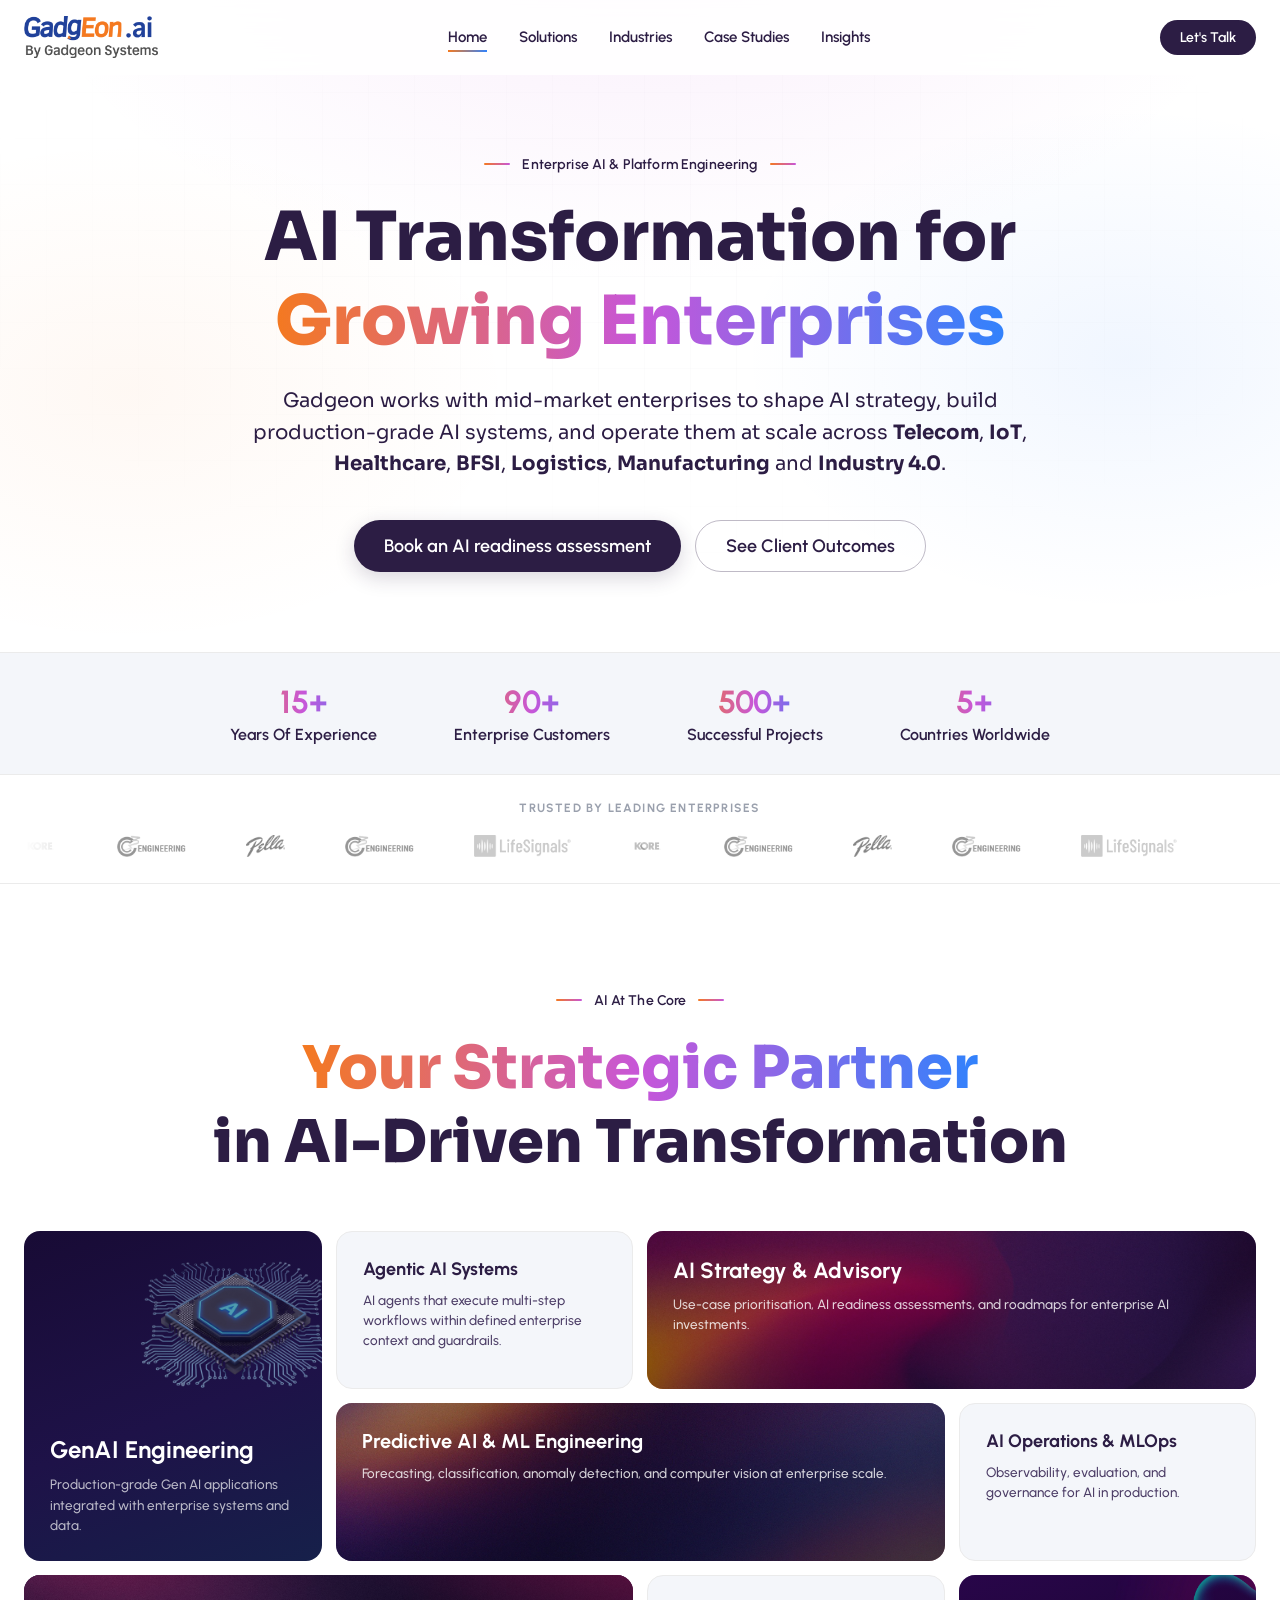
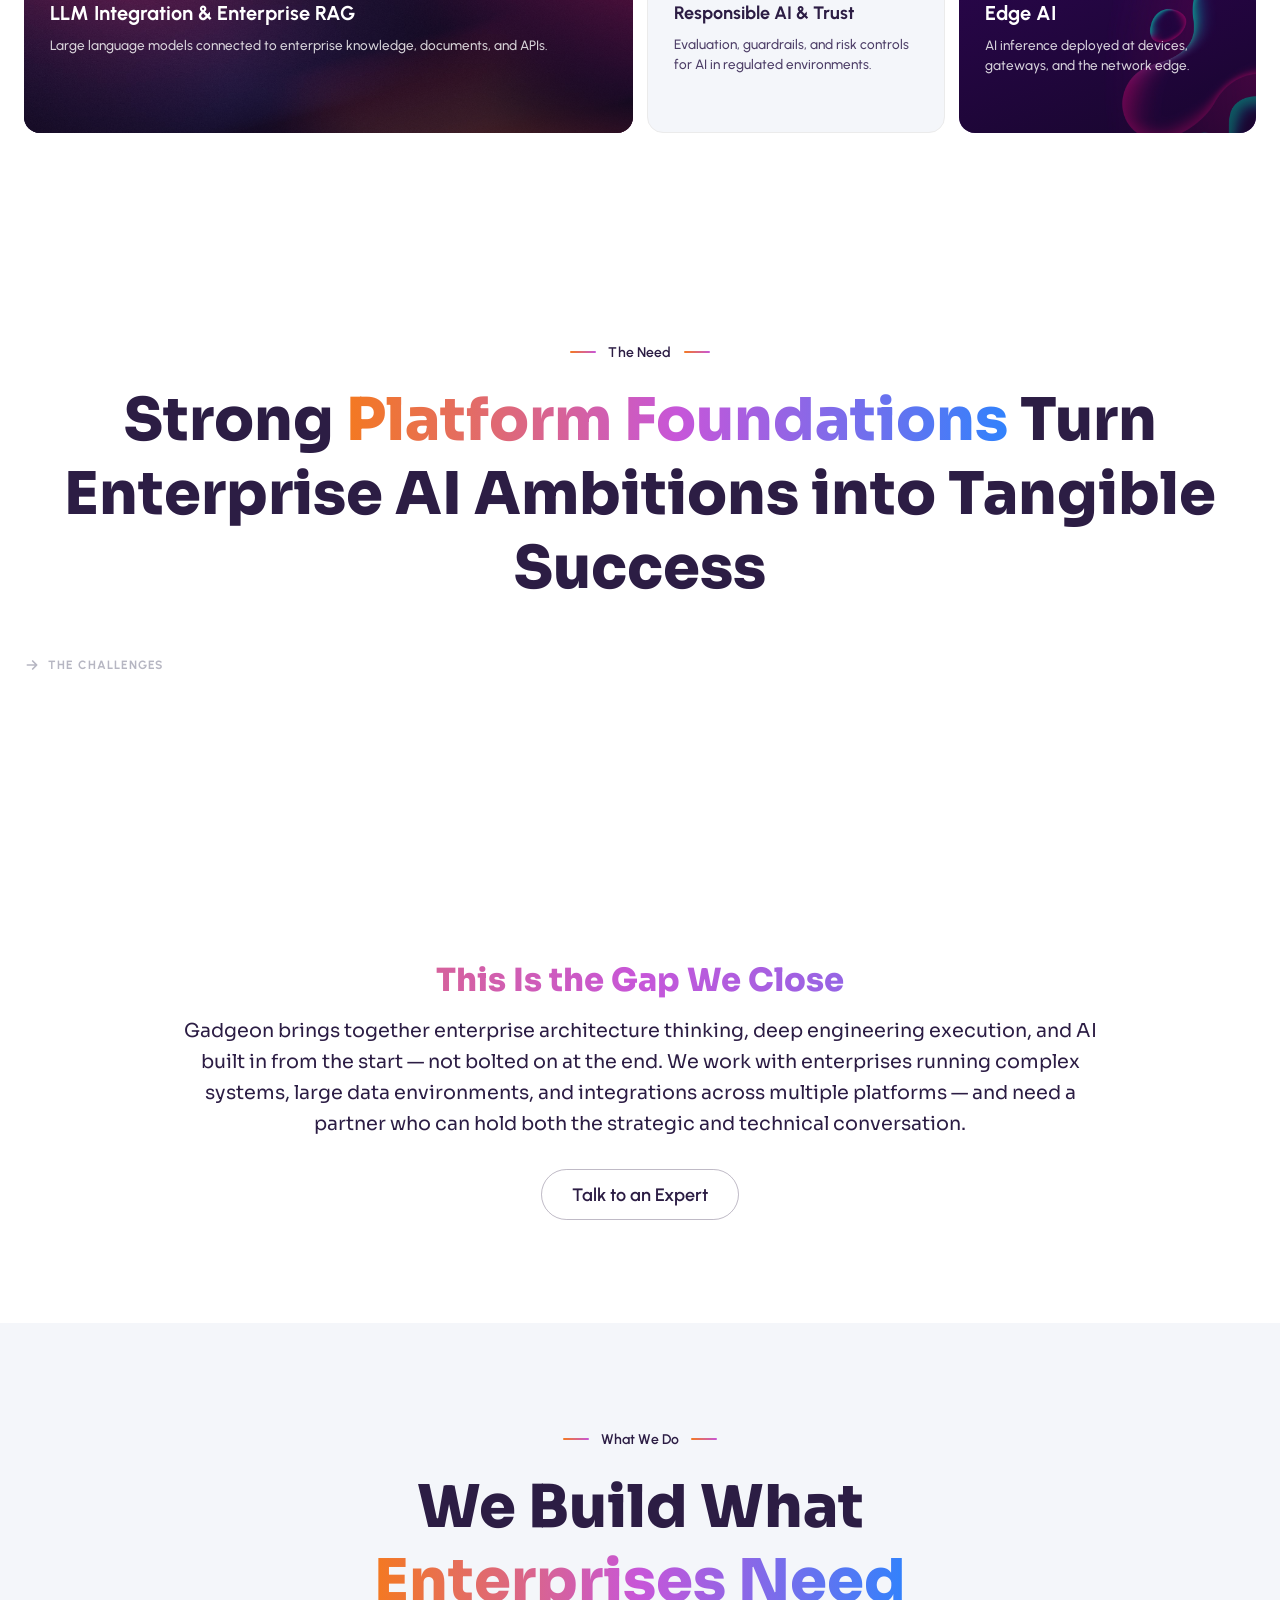
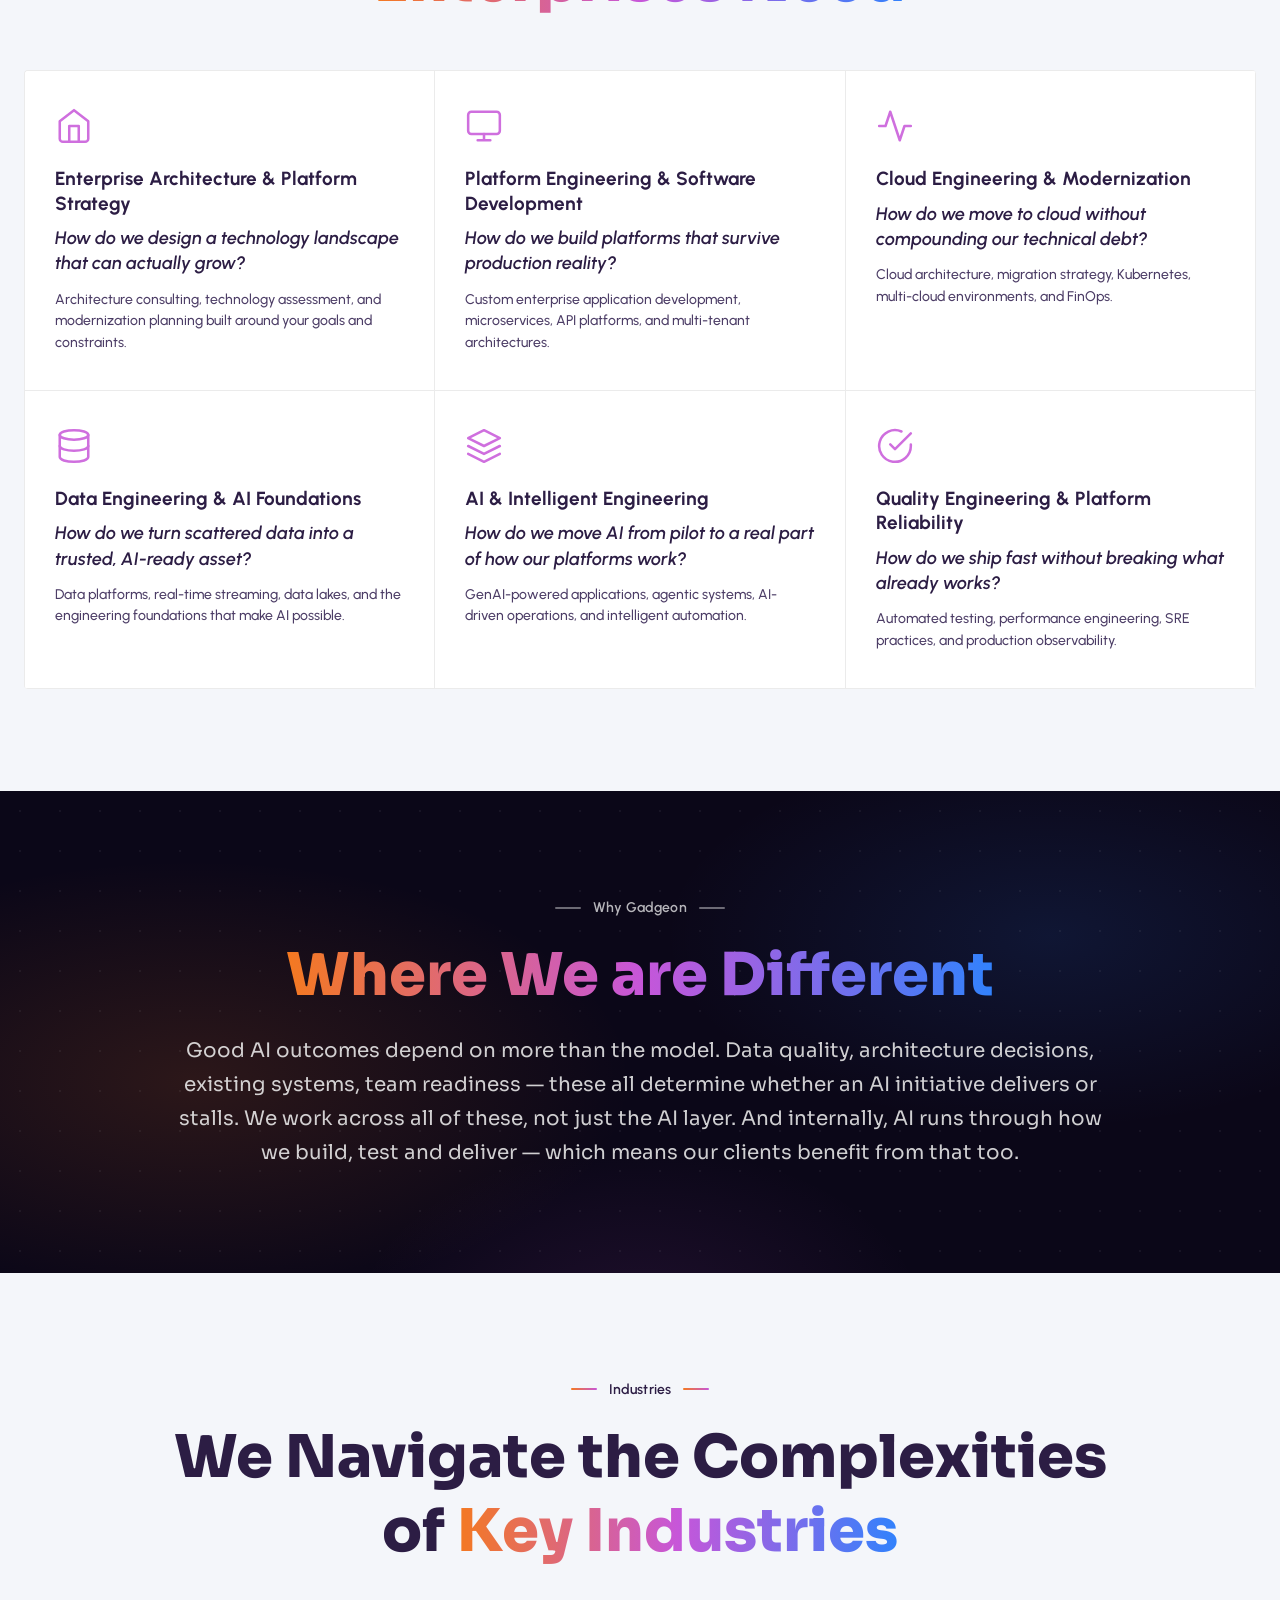
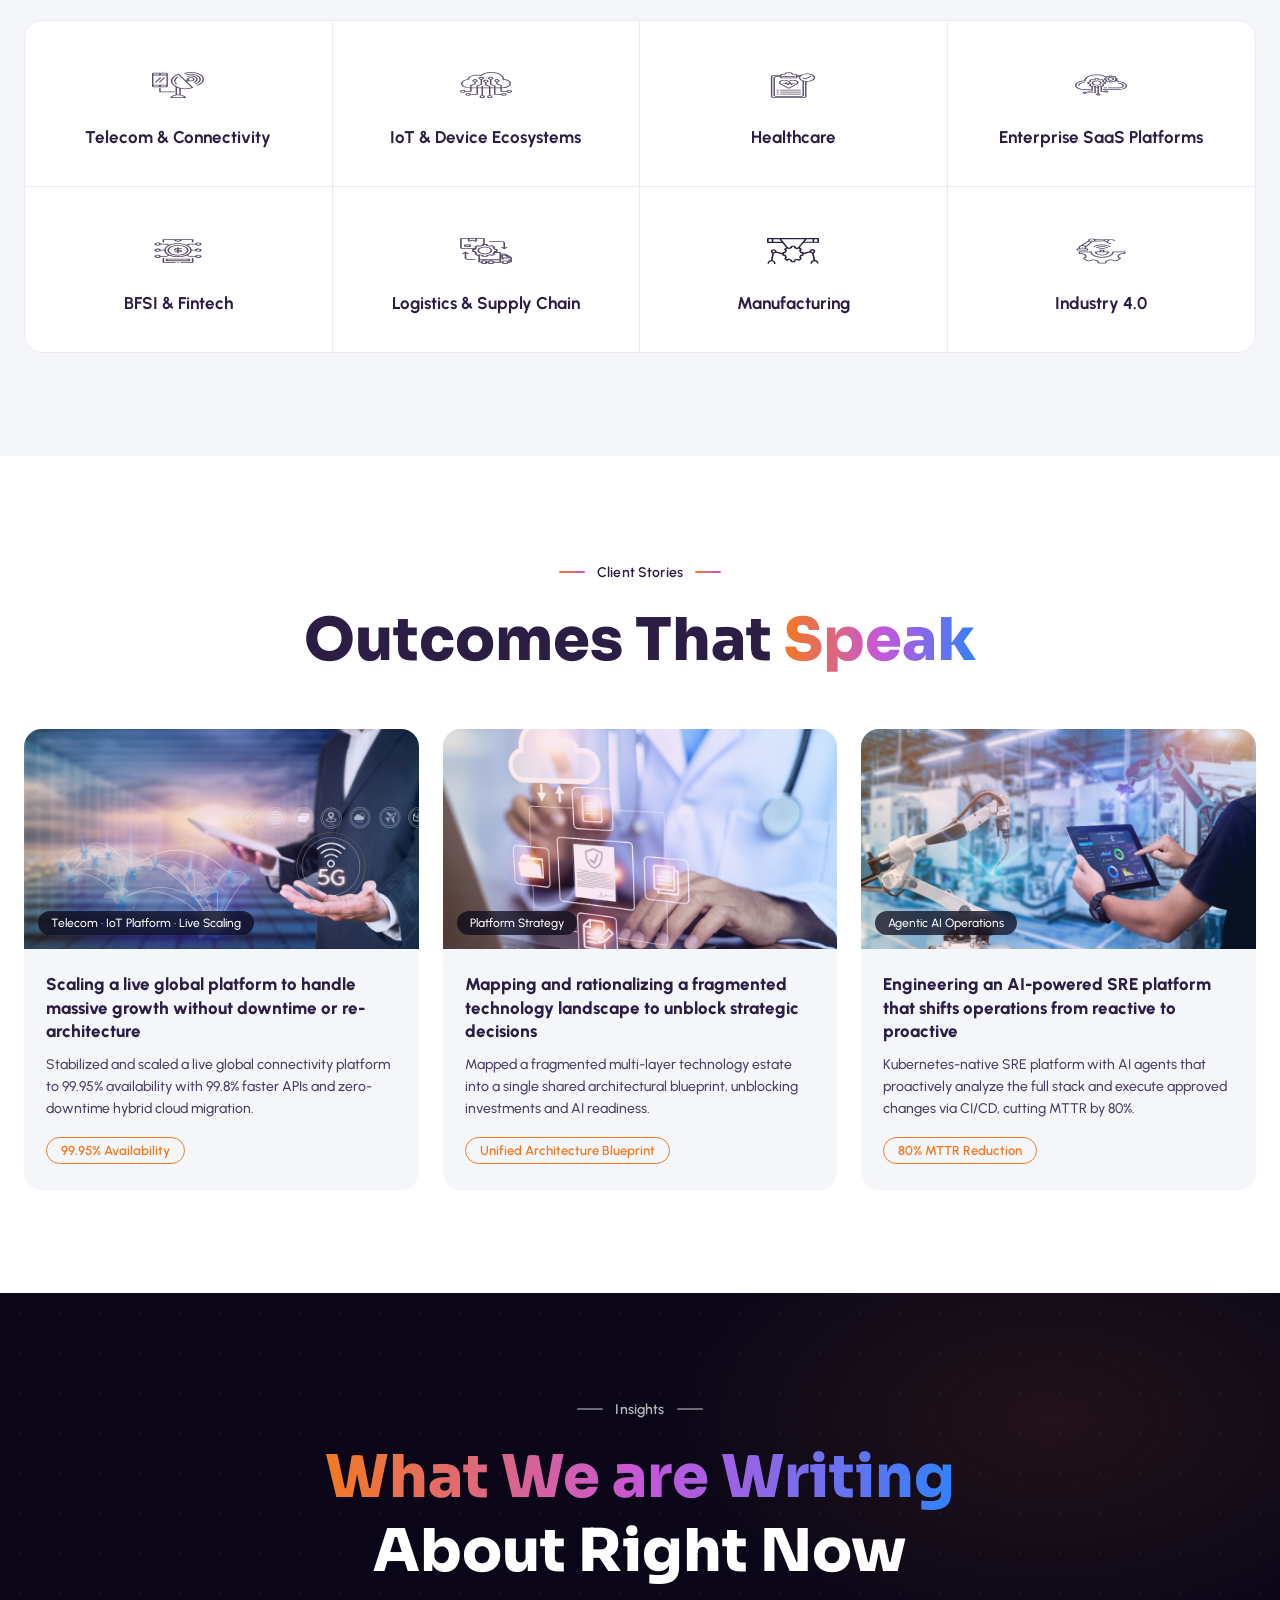
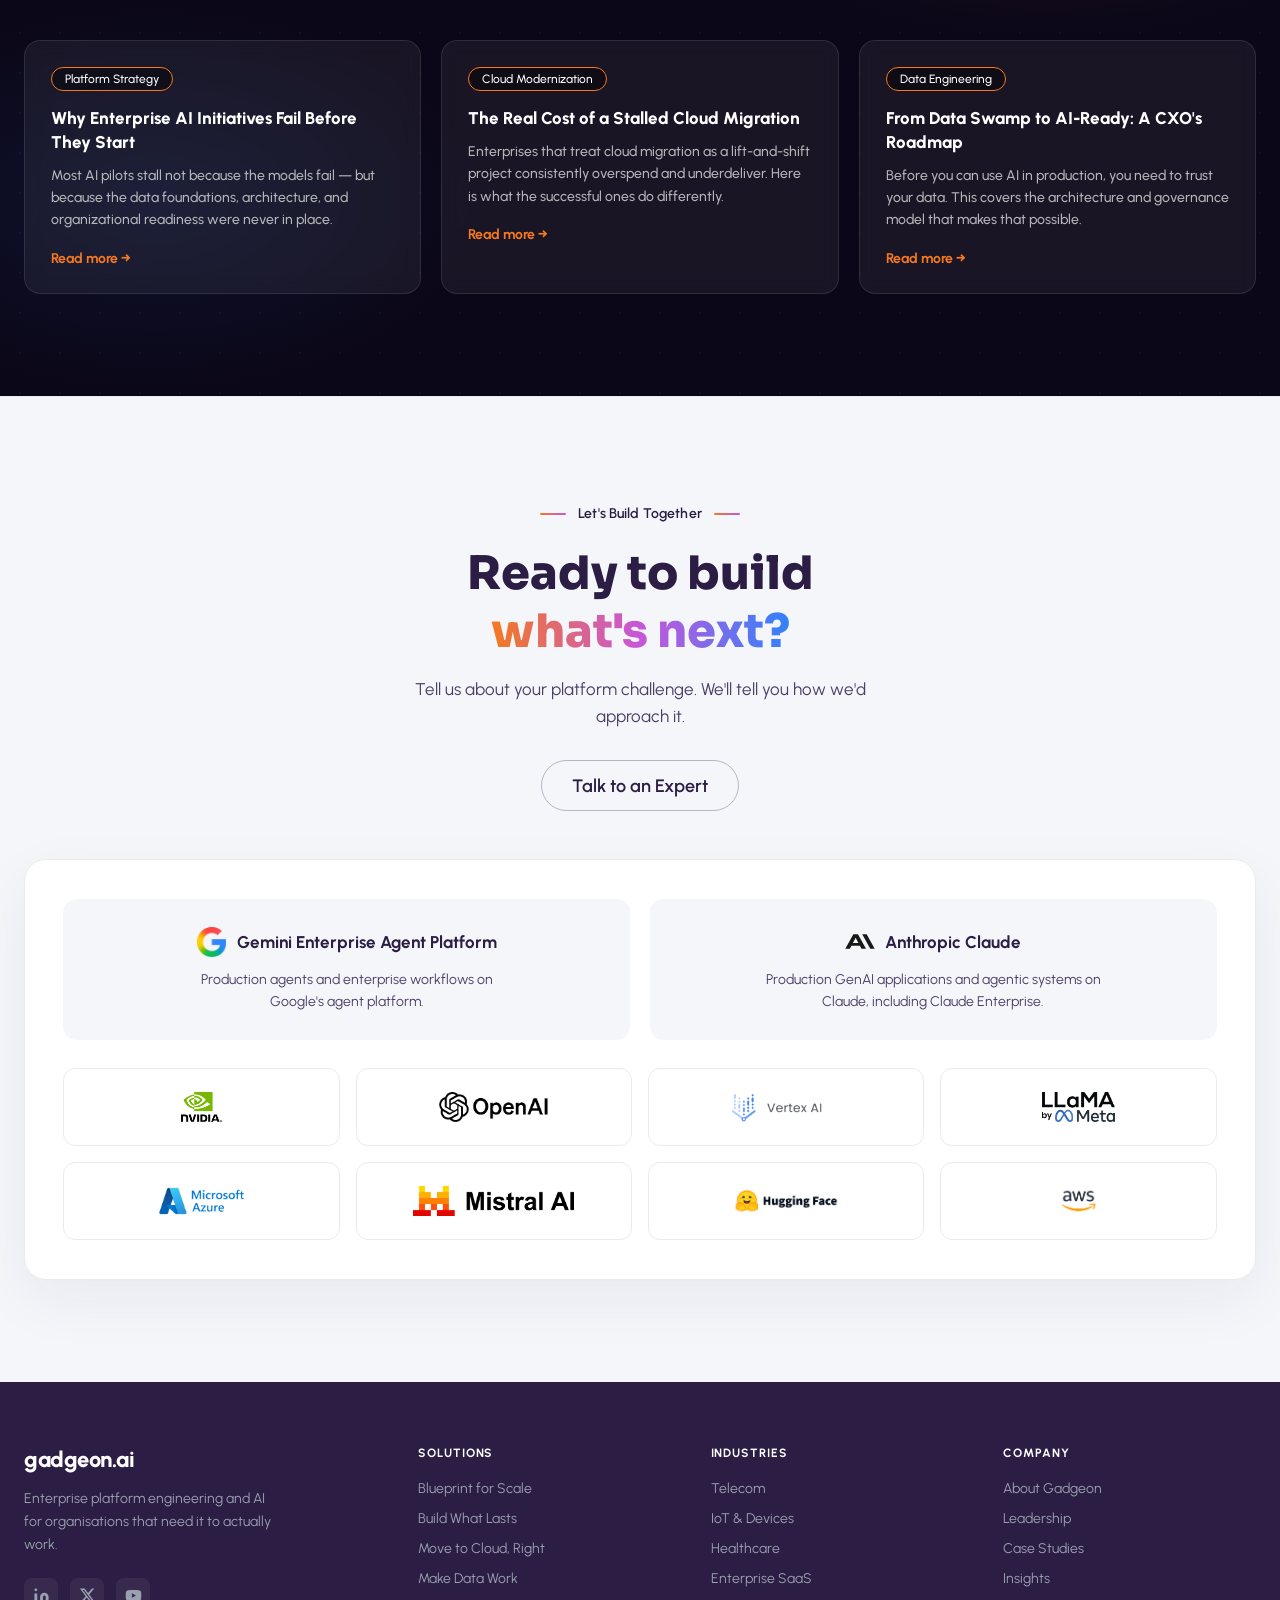
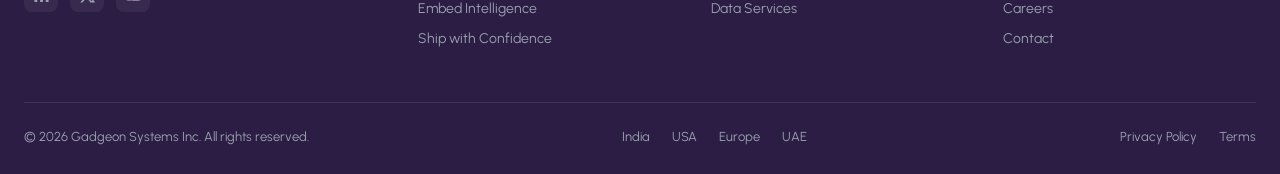
==== commit e9bce1e4: "Rebuild contact popup to match Figma design - 'Get In Touch With Our AI Expert' modal (Figma 1986:14" ====
--- a/index.html
+++ b/index.html
@@ -410,59 +410,82 @@
   </div>
 </footer>
 
-<!-- ══ CONTACT MODAL ════════════════════════════════ -->
+<!-- ══ CONTACT MODAL (Figma 1986:1424 / 2219:7483) ══ -->
 <div class="modal" id="contactModal" aria-hidden="true">
   <div class="modal-backdrop" data-close-contact></div>
   <div class="modal-card" role="dialog" aria-modal="true" aria-labelledby="modalTitle">
-    <button class="modal-close" aria-label="Close" data-close-contact>&times;</button>
-    <div class="eyebrow">Let's Build Together</div>
-    <h3 id="modalTitle">Talk to an <span class="grad-txt">Expert</span></h3>
-    <p class="modal-sub">Tell us about your platform challenge. We'll get back within one business day.</p>
-
-    <form id="contactForm" novalidate>
-      <div class="field">
-        <label for="cf-name">Full name</label>
-        <input type="text" id="cf-name" name="name" required autocomplete="name" />
-        <span class="err" data-err-for="name"></span>
-      </div>
-      <div class="field-row">
-        <div class="field">
-          <label for="cf-email">Work email</label>
-          <input type="email" id="cf-email" name="email" required autocomplete="email" />
-          <span class="err" data-err-for="email"></span>
-        </div>
-        <div class="field">
-          <label for="cf-company">Company</label>
-          <input type="text" id="cf-company" name="company" autocomplete="organization" />
-        </div>
-      </div>
-      <div class="field">
-        <label for="cf-interest">What can we help with?</label>
-        <select id="cf-interest" name="interest">
-          <option>AI Strategy &amp; Advisory</option>
-          <option>AI readiness assessment</option>
-          <option>Platform &amp; Cloud Engineering</option>
-          <option>Data Engineering &amp; AI Foundations</option>
-          <option>GenAI / Agentic Systems</option>
-          <option>Something else</option>
-        </select>
-      </div>
-      <div class="field">
-        <label for="cf-msg">Your challenge</label>
-        <textarea id="cf-msg" name="message" rows="4" required></textarea>
-        <span class="err" data-err-for="message"></span>
-      </div>
-      <button type="submit" class="btn btn-dark btn-block">Send message</button>
-    </form>
-
-    <div class="modal-success" id="modalSuccess" hidden>
-      <div class="ms-check">
-        <svg viewBox="0 0 24 24" fill="none" stroke="currentColor" stroke-width="3" stroke-linecap="round" stroke-linejoin="round"><polyline points="20 6 9 17 4 12"/></svg>
-      </div>
-      <h3>Thanks — message sent!</h3>
-      <p>We've received your note and will reach out shortly.</p>
-      <button class="btn btn-outline" data-close-contact>Close</button>
-    </div>
+
+    <div class="ct-head">
+      <h3 id="modalTitle">Get In Touch With Our <span class="grad-txt">AI Expert</span></h3>
+      <button class="ct-close" aria-label="Close" data-close-contact>
+        <img src="assets/ct-close.svg" alt="" />
+      </button>
+    </div>
+
+    <!-- Form view -->
+    <div class="ct-body" id="ctBody">
+      <div class="ct-panel">
+        <aside class="ct-side">
+          <h4>Contact Information</h4>
+          <p class="ct-side-sub">Fill up the form and our team will get back to you within 24 hrs</p>
+          <ul class="ct-items">
+            <li><img src="assets/ct-phone.svg" alt="" /><span>+021 3211234567</span></li>
+            <li><img src="assets/ct-mail.svg" alt="" /><span>Connect@gadgeon.ai</span></li>
+            <li><img src="assets/ct-location.svg" alt="" /><span>Level 12, Innovation T. SF, CA<br />94105, USA</span></li>
+          </ul>
+        </aside>
+
+        <form class="ct-form" id="contactForm" novalidate>
+          <div class="ct-field">
+            <label for="cf-name">Full Name *</label>
+            <input type="text" id="cf-name" name="name" placeholder="John Smith" required autocomplete="name" />
+            <span class="err" data-err-for="name"></span>
+          </div>
+          <div class="ct-field">
+            <label for="cf-email">Work Email *</label>
+            <input type="email" id="cf-email" name="email" placeholder="John@abcd.com" required autocomplete="email" />
+            <span class="err" data-err-for="email"></span>
+          </div>
+          <div class="ct-field">
+            <label for="cf-phone">Phone Number *</label>
+            <div class="ct-phone">
+              <span class="ct-code">
+                <select id="cf-code" name="code" aria-label="Country code">
+                  <option value="+91" selected>+91</option>
+                  <option value="+1">+1</option>
+                  <option value="+44">+44</option>
+                  <option value="+971">+971</option>
+                  <option value="+49">+49</option>
+                  <option value="+33">+33</option>
+                  <option value="+65">+65</option>
+                  <option value="+61">+61</option>
+                </select>
+                <img class="ct-chev" src="assets/ct-chevron.svg" alt="" />
+              </span>
+              <input type="tel" id="cf-phone" name="phone" placeholder="9496664777" required autocomplete="tel" />
+            </div>
+            <span class="err" data-err-for="phone"></span>
+          </div>
+          <div class="ct-field">
+            <label for="cf-msg">How can we help?</label>
+            <textarea id="cf-msg" name="message" placeholder="Tell us about your platform challenges."></textarea>
+          </div>
+        </form>
+      </div>
+      <div class="ct-actions">
+        <button type="submit" form="contactForm" class="ct-submit">Submit</button>
+      </div>
+    </div>
+
+    <!-- Success view (Figma 2219:7483) -->
+    <div class="ct-success" id="ctSuccess" hidden>
+      <div class="ct-panel ct-panel-success">
+        <img class="ct-success-icon" src="assets/ct-success.svg" alt="" />
+        <p class="ct-success-title">Submission Successful!</p>
+        <p class="ct-success-body">We have Received your message and&nbsp; one of our team members<br />will reach out within one business day.</p>
+      </div>
+    </div>
+
   </div>
 </div>
 
--- a/styles.css
+++ b/styles.css
@@ -53,8 +53,8 @@
 
 /* ── Section title ── (Sora ExtraBold 64px in Figma) */
 .stitle {
-  font-family: var(--font-head); font-weight: 800; letter-spacing: -.01em;
-  font-size: clamp(34px, 4.6vw, 64px); line-height: 1.18;
+  font-family: var(--font-head); font-weight: 800; letter-spacing: normal;
+  font-size: clamp(34px, 4.6vw, 64px); line-height: 1.26;
   color: var(--primary); text-align: center;
 }
 .stitle.white { color: #fff; }
@@ -146,8 +146,8 @@
 }
 .hero-inner { position: relative; z-index: 1; max-width: 960px; margin: 0 auto; }
 .hero h1 {
-  font-family: var(--font-head); font-weight: 800; letter-spacing: -.015em;
-  font-size: clamp(40px, 5.3vw, 70px); line-height: 1.14;
+  font-family: var(--font-head); font-weight: 800; letter-spacing: normal;
+  font-size: clamp(40px, 5.3vw, 70px); line-height: 1.24;
   color: var(--primary); margin-bottom: 22px;
 }
 .hero-sub {
@@ -275,8 +275,8 @@
 .gap-box { text-align: center; max-width: var(--maxw); margin: 60px auto 0; }
 .gap-title { font-family: var(--font-head); font-weight: 800; font-size: clamp(26px, 2.6vw, 32px); margin-bottom: 16px; }
 .gap-body {
-  font-size: clamp(16px, 1.5vw, 19px); font-weight: 500; color: var(--body-col);
-  max-width: 940px; margin: 0 auto 30px; line-height: 1.65;
+  font-family: var(--font-head); font-size: clamp(16px, 1.5vw, 20px); font-weight: 400; color: var(--primary);
+  max-width: 940px; margin: 0 auto 30px; line-height: 1.6;
 }
 
 /* ══ SOLUTIONS ═══════════════════════════════════ */
@@ -294,7 +294,7 @@
 .scard:hover { background: var(--bg-light); }
 .scard .ico { width: 38px; height: 38px; margin-bottom: 18px; color: var(--grad-b); opacity: .85; }
 .scard h3 { font-weight: 700; font-size: 19px; color: var(--primary); margin-bottom: 10px; line-height: 1.3; }
-.scard .q { font-size: 15px; font-style: italic; font-weight: 600; color: var(--primary); margin-bottom: 10px; line-height: 1.4; }
+.scard .q { font-size: 18px; font-style: italic; font-weight: 600; color: var(--primary); margin-bottom: 12px; line-height: 1.4; }
 .scard p { font-size: 14px; font-weight: 500; color: var(--body-col); line-height: 1.55; }
 
 /* ══ WHERE DIFFERENT ═════════════════════════════ */
@@ -313,8 +313,8 @@
 }
 .diff-inner { position: relative; z-index: 1; max-width: 1000px; margin: 0 auto; }
 .diff-body {
-  font-size: clamp(16px, 1.6vw, 20px); font-weight: 500; color: rgba(240,240,240,.86);
-  line-height: 1.75; max-width: 940px; margin: 22px auto 0;
+  font-family: var(--font-head); font-size: clamp(16px, 1.6vw, 20px); font-weight: 400; color: rgba(240,240,240,.86);
+  line-height: 1.7; max-width: 940px; margin: 22px auto 0;
 }
 
 /* ══ INDUSTRIES ══════════════════════════════════ */
@@ -391,7 +391,7 @@
 /* ══ CTA / PARTNERS ══════════════════════════════ */
 .cta-section { background: var(--bg-light); border-top: 1px solid var(--border); }
 .cta-hdr { text-align: center; margin-bottom: 48px; }
-.cta-title { font-family: var(--font-head); font-weight: 800; letter-spacing: -.01em; font-size: clamp(34px, 4.2vw, 56px); color: var(--primary); line-height: 1.14; margin-bottom: 16px; }
+.cta-title { font-family: var(--font-head); font-weight: 800; letter-spacing: normal; font-size: clamp(32px, 3.6vw, 47px); color: var(--primary); line-height: 1.26; margin-bottom: 16px; }
 .cta-p { font-size: 17px; color: var(--body-col); max-width: 480px; margin: 0 auto 30px; line-height: 1.6; }
 
 .partner-box { background: #fff; border-radius: 22px; border: 1px solid var(--border); padding: clamp(24px, 3vw, 42px); max-width: var(--maxw); margin: 0 auto; box-shadow: 0 20px 60px rgba(44,29,68,.06); }
@@ -435,36 +435,80 @@
 .modal.open { display: flex; }
 .modal-backdrop { position: absolute; inset: 0; background: rgba(11,7,24,.6); backdrop-filter: blur(6px); animation: fade .25s ease; }
 .modal-card {
-  position: relative; background: #fff; border-radius: 22px; padding: 38px;
-  width: 100%; max-width: 540px; max-height: 92vh; overflow-y: auto;
+  position: relative; background: #fff; border-radius: 20px; padding: 40px 40px 23px;
+  width: 100%; max-width: 896px; max-height: 92vh; overflow-y: auto;
   box-shadow: 0 30px 90px rgba(11,7,24,.4); animation: pop .3s cubic-bezier(.2,.8,.3,1);
 }
 @keyframes fade { from { opacity: 0; } to { opacity: 1; } }
 @keyframes pop { from { opacity: 0; transform: translateY(20px) scale(.97); } to { opacity: 1; transform: none; } }
-.modal-close { position: absolute; top: 16px; right: 18px; background: none; border: none; font-size: 30px; line-height: 1; color: var(--muted); cursor: pointer; transition: color .2s; }
-.modal-close:hover { color: var(--primary); }
-.modal-card h3 { font-weight: 800; font-size: 28px; color: var(--primary); margin-bottom: 8px; }
-.modal-sub { font-size: 15px; color: var(--body-col); line-height: 1.5; margin-bottom: 24px; }
-.field { margin-bottom: 16px; text-align: left; }
-.field-row { display: grid; grid-template-columns: 1fr 1fr; gap: 14px; }
-.field label { display: block; font-size: 13px; font-weight: 600; color: var(--primary); margin-bottom: 6px; }
-.field input, .field select, .field textarea {
-  width: 100%; font-family: inherit; font-size: 15px; color: var(--primary);
-  padding: 11px 14px; border: 1.5px solid var(--border); border-radius: 10px; background: #fbfbfd;
-  transition: border-color .2s, box-shadow .2s; resize: vertical;
-}
-.field input:focus, .field select:focus, .field textarea:focus {
-  outline: none; border-color: var(--grad-b); box-shadow: 0 0 0 3px rgba(199,86,217,.12); background: #fff;
-}
-.field.invalid input, .field.invalid textarea { border-color: #e5484d; }
-.err { display: none; font-size: 12px; color: #e5484d; margin-top: 5px; }
-.field.invalid .err { display: block; }
-
-.modal-success { text-align: center; padding: 20px 0; }
-.ms-check { width: 66px; height: 66px; margin: 0 auto 18px; border-radius: 50%; display: flex; align-items: center; justify-content: center; color: #fff; background: linear-gradient(135deg, var(--grad-a), var(--grad-b), var(--grad-c)); }
-.ms-check svg { width: 32px; height: 32px; }
-.modal-success h3 { margin-bottom: 8px; }
-.modal-success p { color: var(--body-col); margin-bottom: 22px; }
+/* Contact modal — Figma 1986:1424 (896x631, panel 816x448, sidebar 360) */
+.ct-head { display: flex; align-items: flex-start; justify-content: space-between; gap: 16px; }
+.ct-head h3 {
+  font-family: var(--font-head); font-weight: 800; font-size: 28px;
+  color: var(--primary); line-height: normal; margin: 0;
+}
+.ct-close { background: none; border: none; cursor: pointer; padding: 6px; margin: -2px -6px 0 0; opacity: .85; transition: opacity .2s; }
+.ct-close:hover { opacity: 1; }
+.ct-close img { width: 24px; height: 24px; display: block; }
+
+.ct-panel {
+  display: flex; margin-top: 18px; min-height: 448px;
+  background: #fff; border: 1px solid #eee; border-radius: 20px; overflow: hidden;
+}
+.ct-side {
+  width: 360px; flex-shrink: 0; background: #f5f6fa;
+  padding: 32px; border-radius: 20px 0 0 20px;
+}
+.ct-side h4 { font-family: var(--font-head); font-weight: 600; font-size: 20px; color: var(--primary); margin: 0 0 11px; }
+.ct-side-sub { font-size: 16px; font-weight: 600; color: #6b617c; line-height: normal; max-width: 270px; margin: 0 0 46px; }
+.ct-items { list-style: none; margin: 0; padding: 0; }
+.ct-items li { display: flex; align-items: flex-start; gap: 13px; margin-bottom: 20px; }
+.ct-items img { width: 38px; height: 38px; flex-shrink: 0; }
+.ct-items span { font-size: 15px; font-weight: 600; color: #6b617c; line-height: 20px; letter-spacing: -.15px; padding-top: 7px; }
+
+.ct-form { flex: 1; padding: 32px; }
+.ct-field { margin-bottom: 20px; text-align: left; }
+.ct-field:last-child { margin-bottom: 0; }
+.ct-field label { display: block; font-size: 16px; font-weight: 600; color: #6b617c; margin-bottom: 8px; }
+.ct-field input, .ct-field textarea, .ct-code select {
+  font-family: var(--font-body); font-size: 14px; font-weight: 600; color: var(--primary);
+  background: #fff; border: 1px solid #e0e4ef; border-radius: 6px;
+  transition: border-color .2s, box-shadow .2s;
+}
+.ct-field input { width: 100%; height: 42px; padding: 0 16px; }
+.ct-field textarea { width: 100%; height: 98px; padding: 12px 16px; resize: none; }
+.ct-field input::placeholder, .ct-field textarea::placeholder { color: var(--primary); opacity: .3; font-weight: 600; }
+.ct-field input:focus, .ct-field textarea:focus, .ct-code select:focus {
+  outline: none; border-color: var(--grad-b); box-shadow: 0 0 0 3px rgba(199,86,217,.10);
+}
+.ct-phone { display: flex; }
+.ct-code { position: relative; flex-shrink: 0; }
+.ct-code select {
+  appearance: none; -webkit-appearance: none; width: 90px; height: 42px;
+  padding: 0 28px 0 16px; border-radius: 6px 0 0 6px; border-right: none; cursor: pointer;
+}
+.ct-chev { position: absolute; right: 8px; top: 50%; transform: translateY(-50%) rotate(90deg); width: 24px; height: 24px; pointer-events: none; }
+.ct-phone input { border-radius: 0 6px 6px 0; }
+.ct-field.invalid input, .ct-field.invalid textarea { border-color: #e5484d; }
+.err { display: none; font-size: 12px; font-weight: 600; color: #e5484d; margin-top: 5px; }
+.ct-field.invalid .err { display: block; }
+
+.ct-actions { display: flex; justify-content: flex-end; margin-top: 20px; }
+.ct-submit {
+  font-family: var(--font-body); font-size: 18px; font-weight: 600; color: #fff;
+  background: var(--primary); border: none; cursor: pointer;
+  height: 48px; padding: 0 28px; border-radius: 68px;
+  transition: opacity .2s, transform .18s;
+}
+.ct-submit:hover { opacity: .9; transform: translateY(-1px); }
+
+/* Success view — Figma 2219:7483 */
+.ct-panel-success {
+  flex-direction: column; align-items: center; justify-content: center; text-align: center;
+}
+.ct-success-icon { width: 60px; height: 52px; margin-bottom: 13px; }
+.ct-success-title { font-size: 22px; font-weight: 600; color: #4aaf51; margin: 0 0 8px; }
+.ct-success-body { font-size: 14px; font-weight: 500; color: var(--primary); opacity: .8; line-height: normal; margin: 0; }
 
 /* ══ BACK TO TOP ═════════════════════════════════ */
 .to-top {
@@ -529,9 +573,14 @@
     grid-template-columns: 1fr;
     grid-template-areas: "genai" "agentic" "strategy" "predictive" "aiops" "llm" "responsible" "edge";
   }
-  .field-row { grid-template-columns: 1fr; }
   .ft-bottom { justify-content: flex-start; flex-direction: column; align-items: flex-start; }
-  .modal-card { padding: 28px 22px; }
+  .modal-card { padding: 24px 20px 20px; }
+  .ct-head h3 { font-size: 21px; }
+  .ct-panel { flex-direction: column; min-height: 0; }
+  .ct-side { width: 100%; border-radius: 20px 20px 0 0; padding: 24px; }
+  .ct-side-sub { margin-bottom: 24px; }
+  .ct-form { padding: 24px 20px; }
+  .ct-panel-success { padding: 48px 20px; }
 }
 @media (prefers-reduced-motion: reduce) {
   .js .reveal:not(.in) { opacity: 1; transform: none; transition: none; }
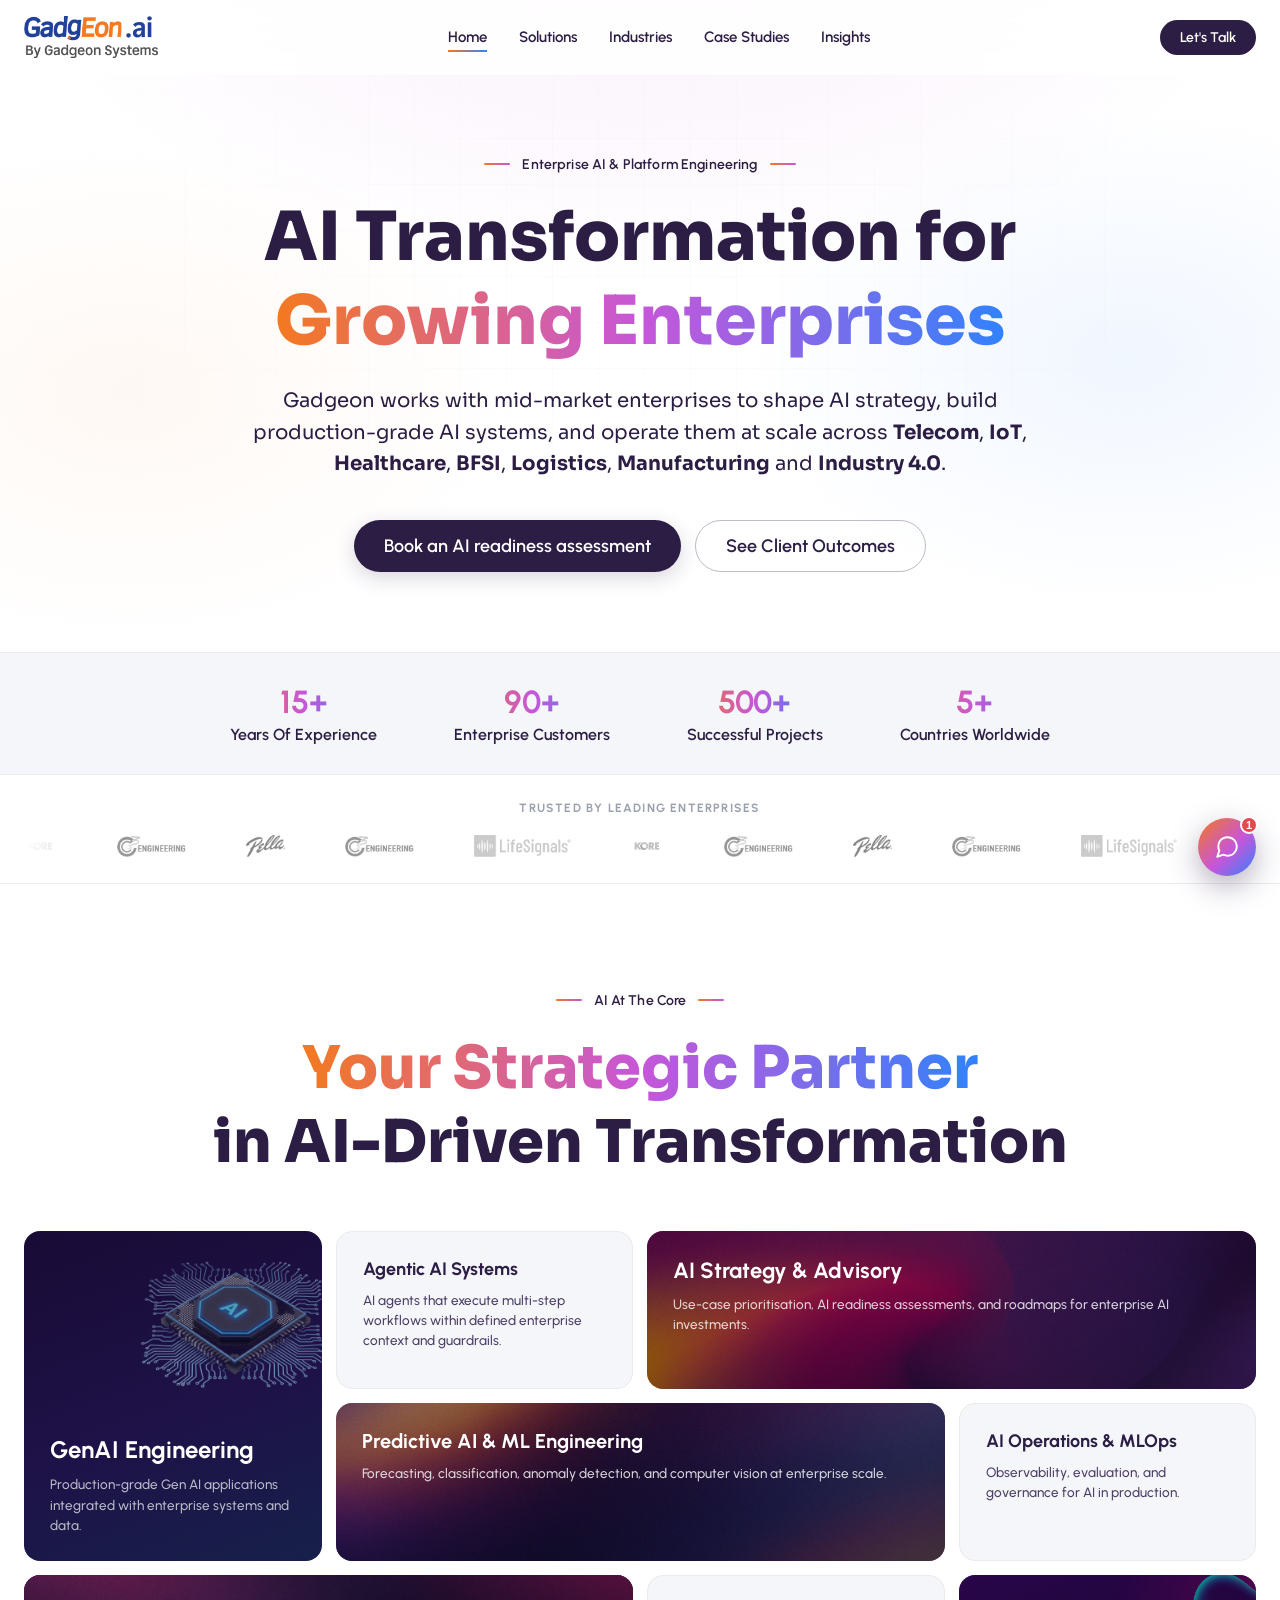
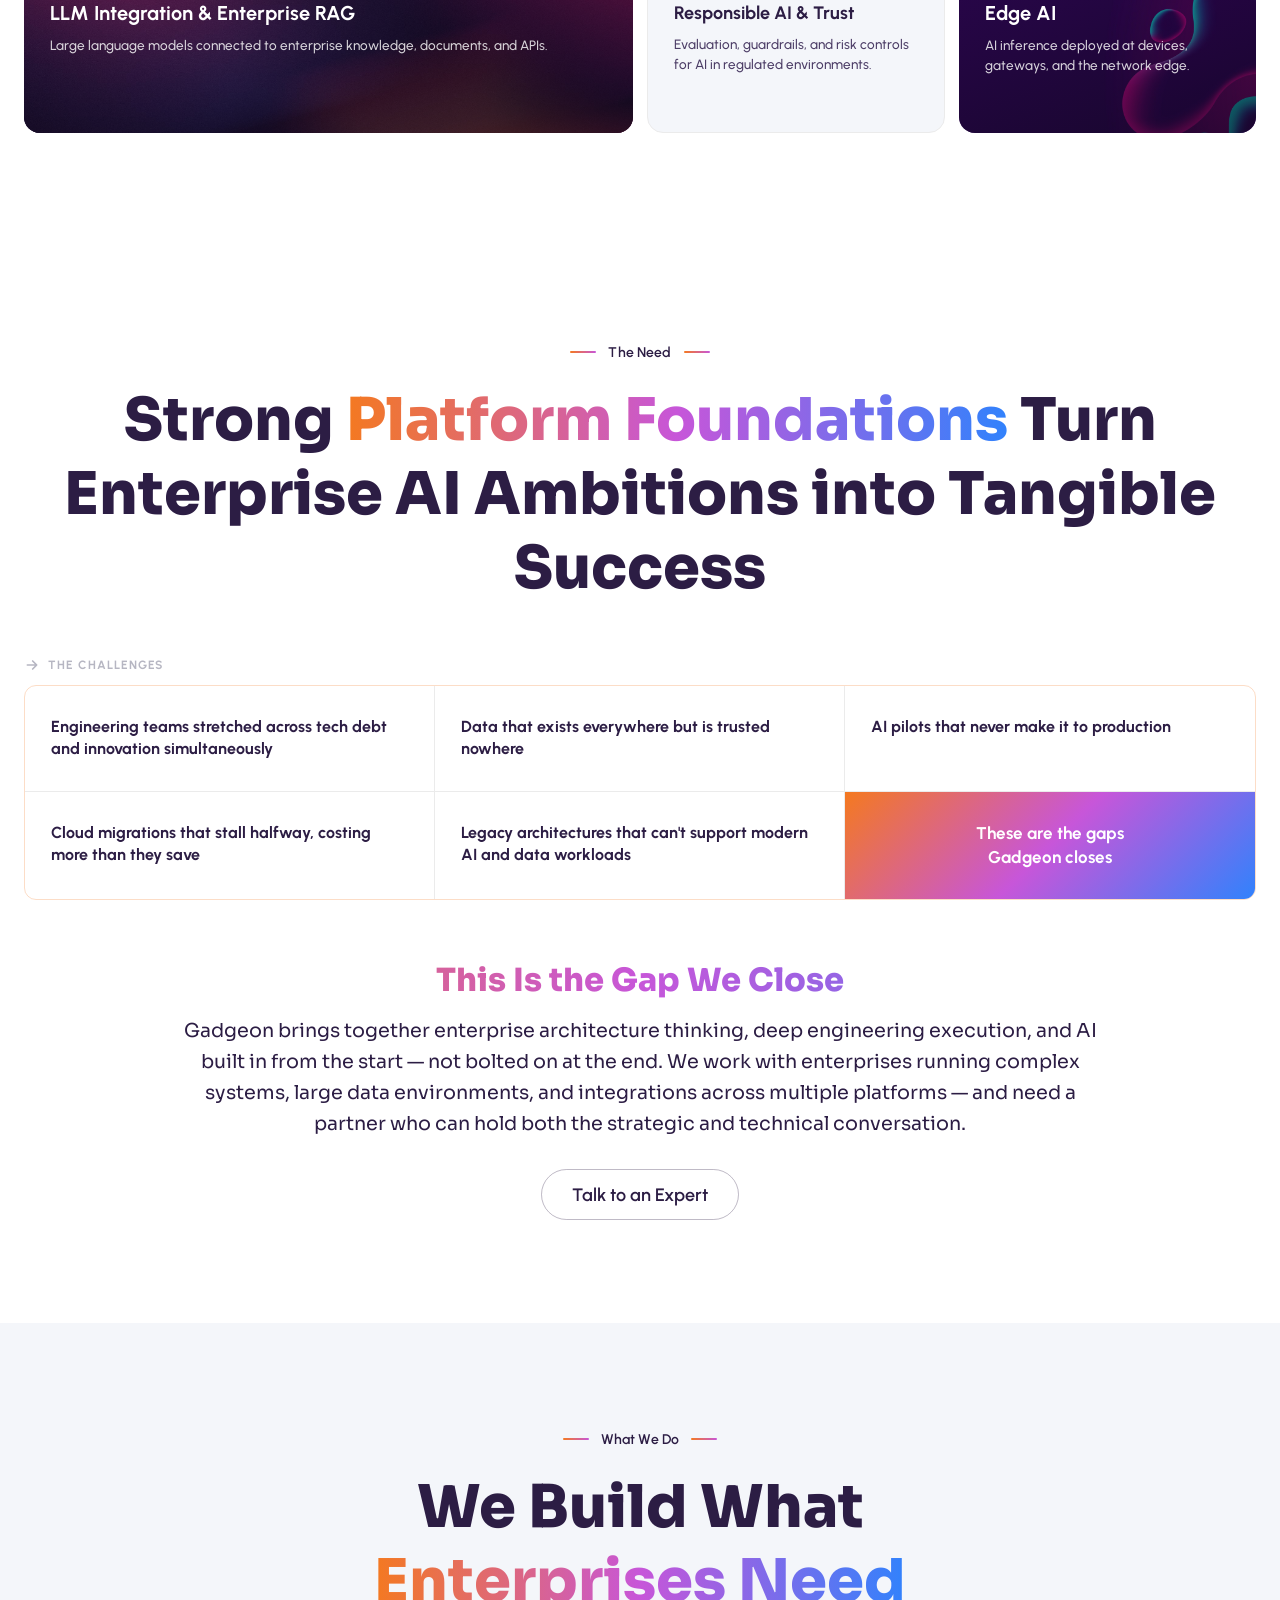
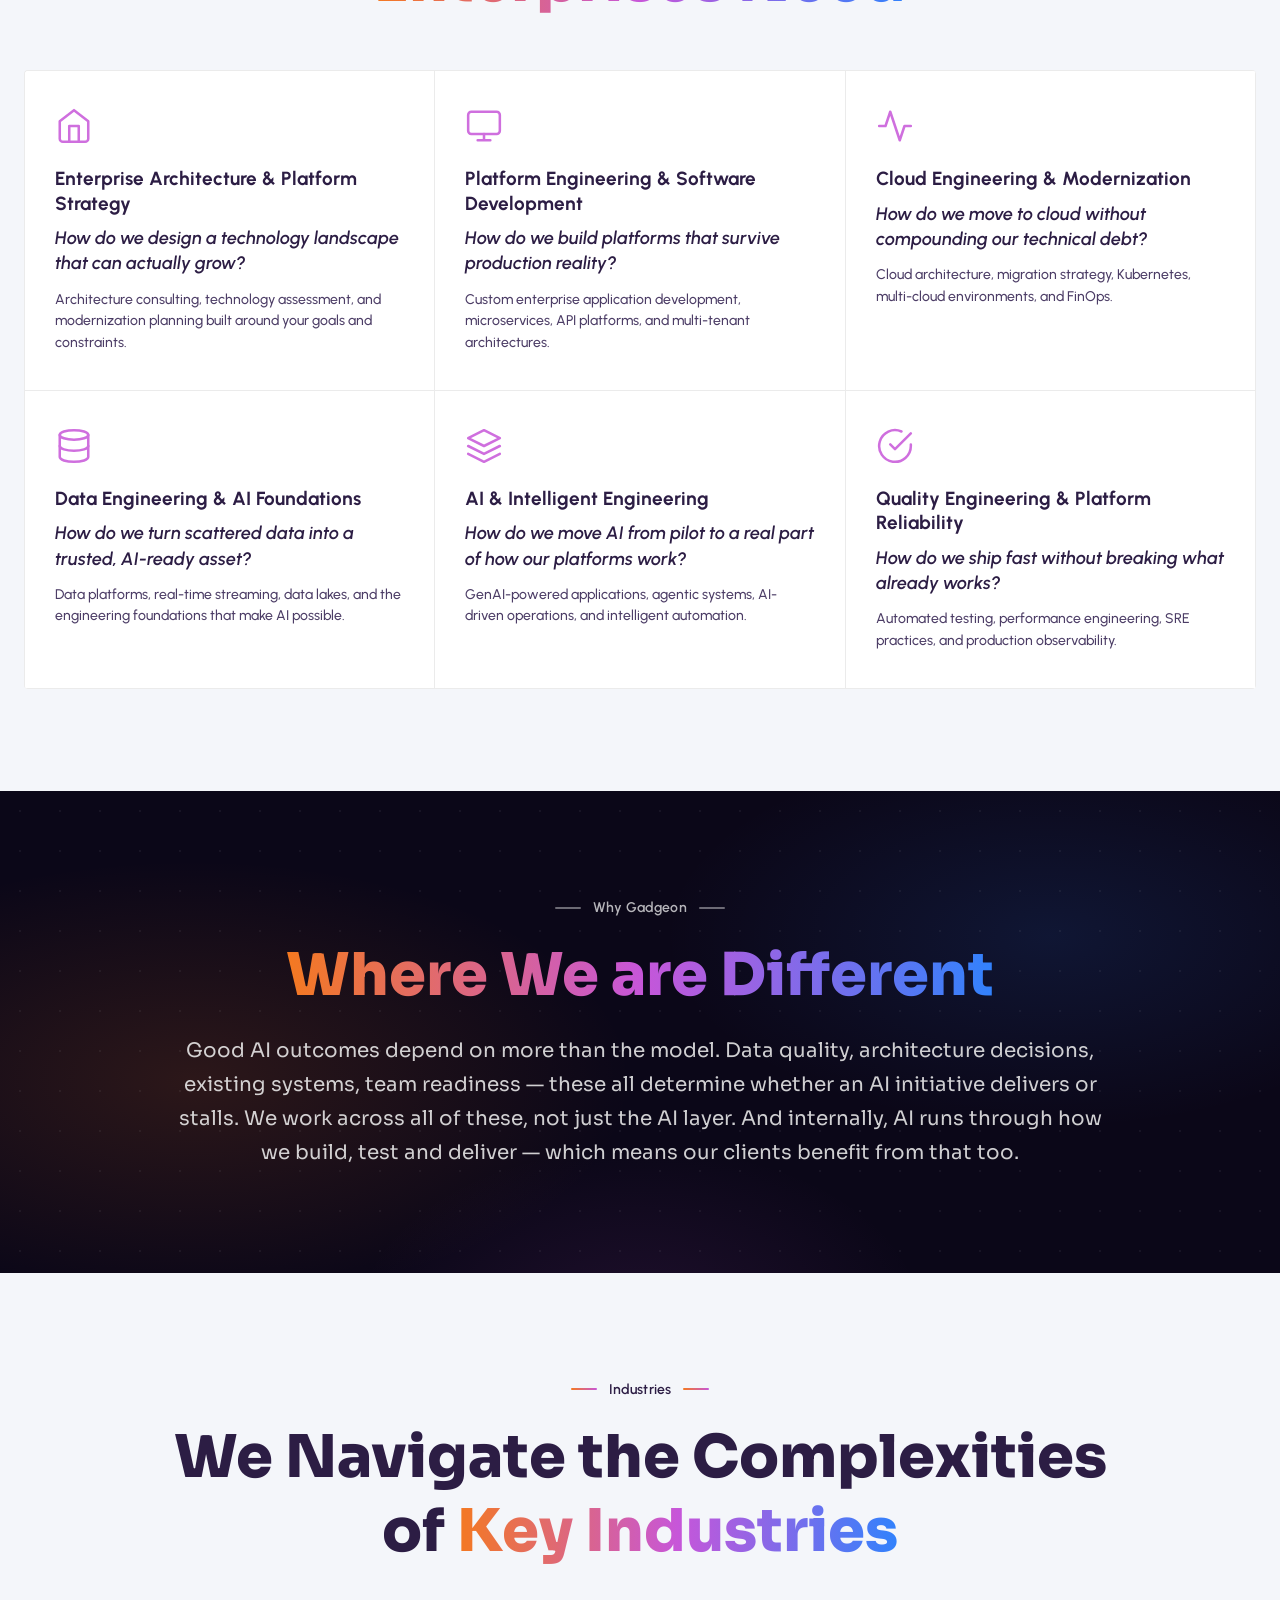
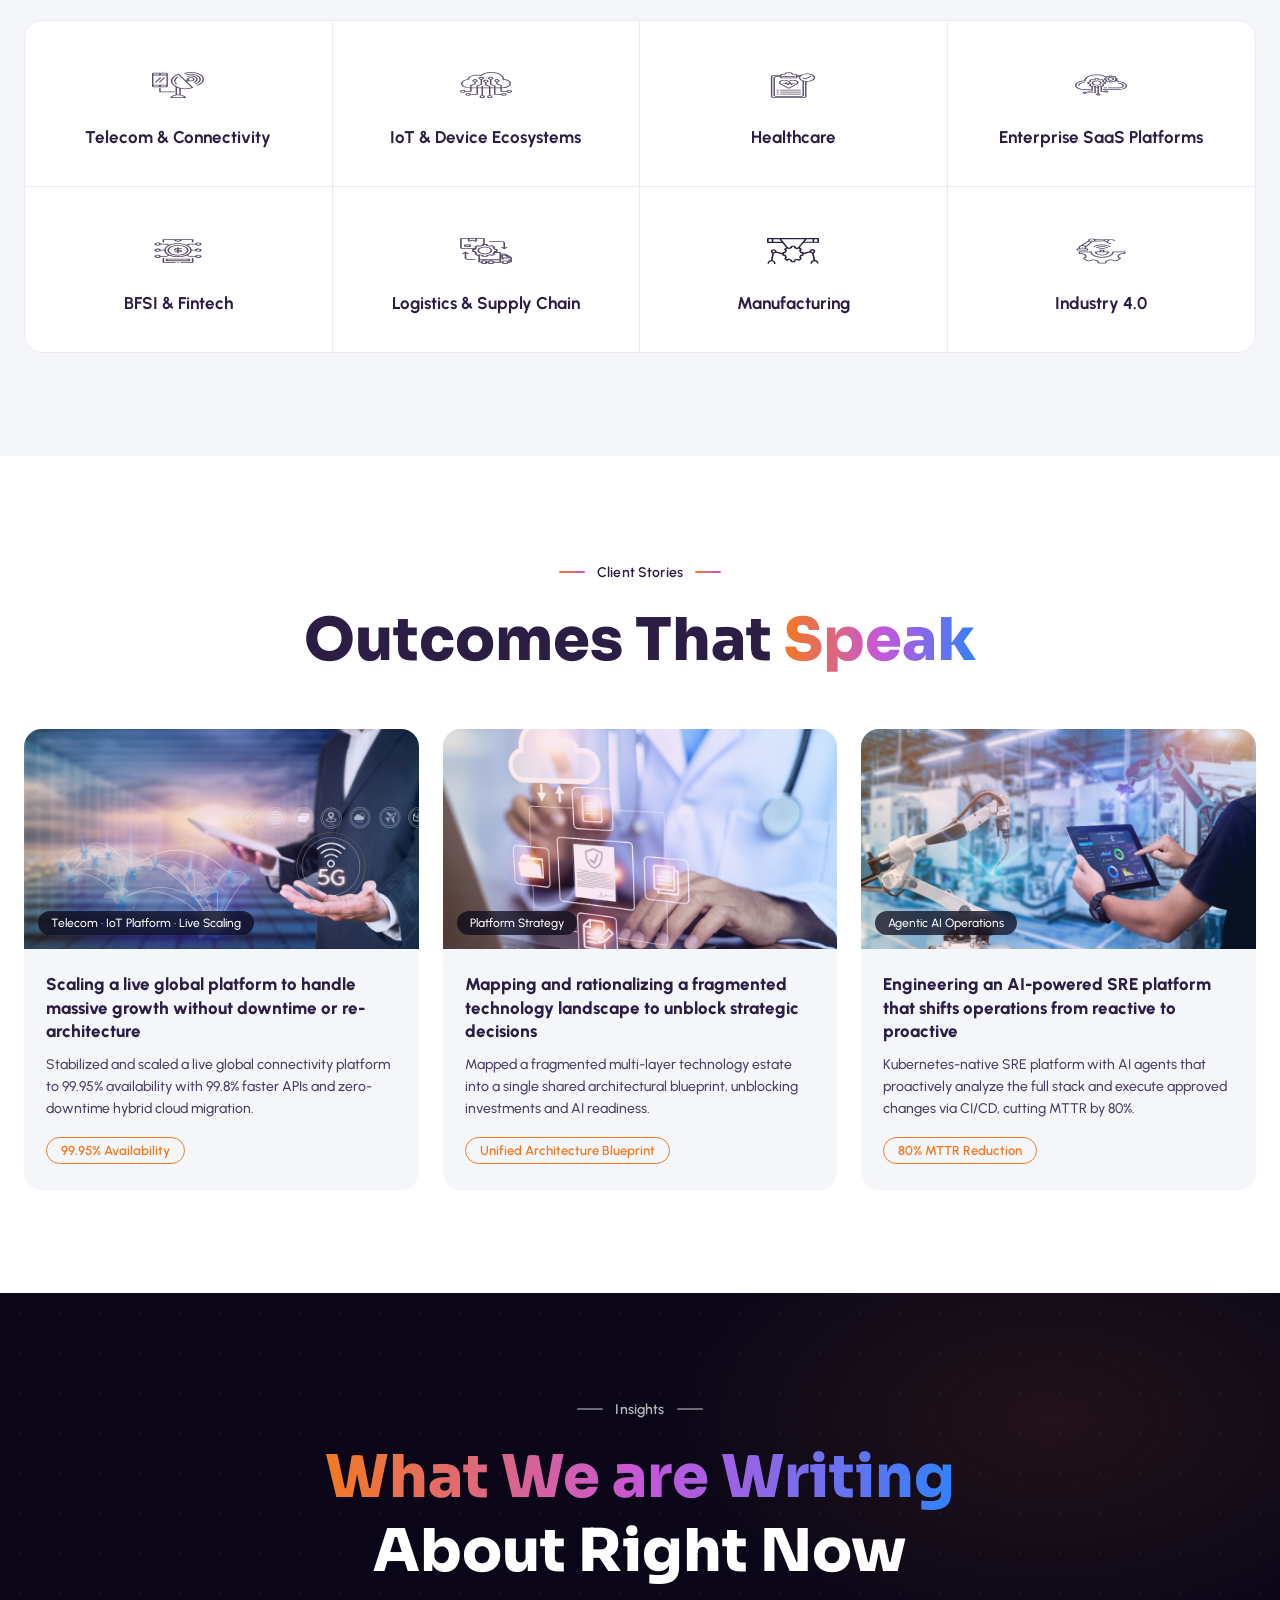
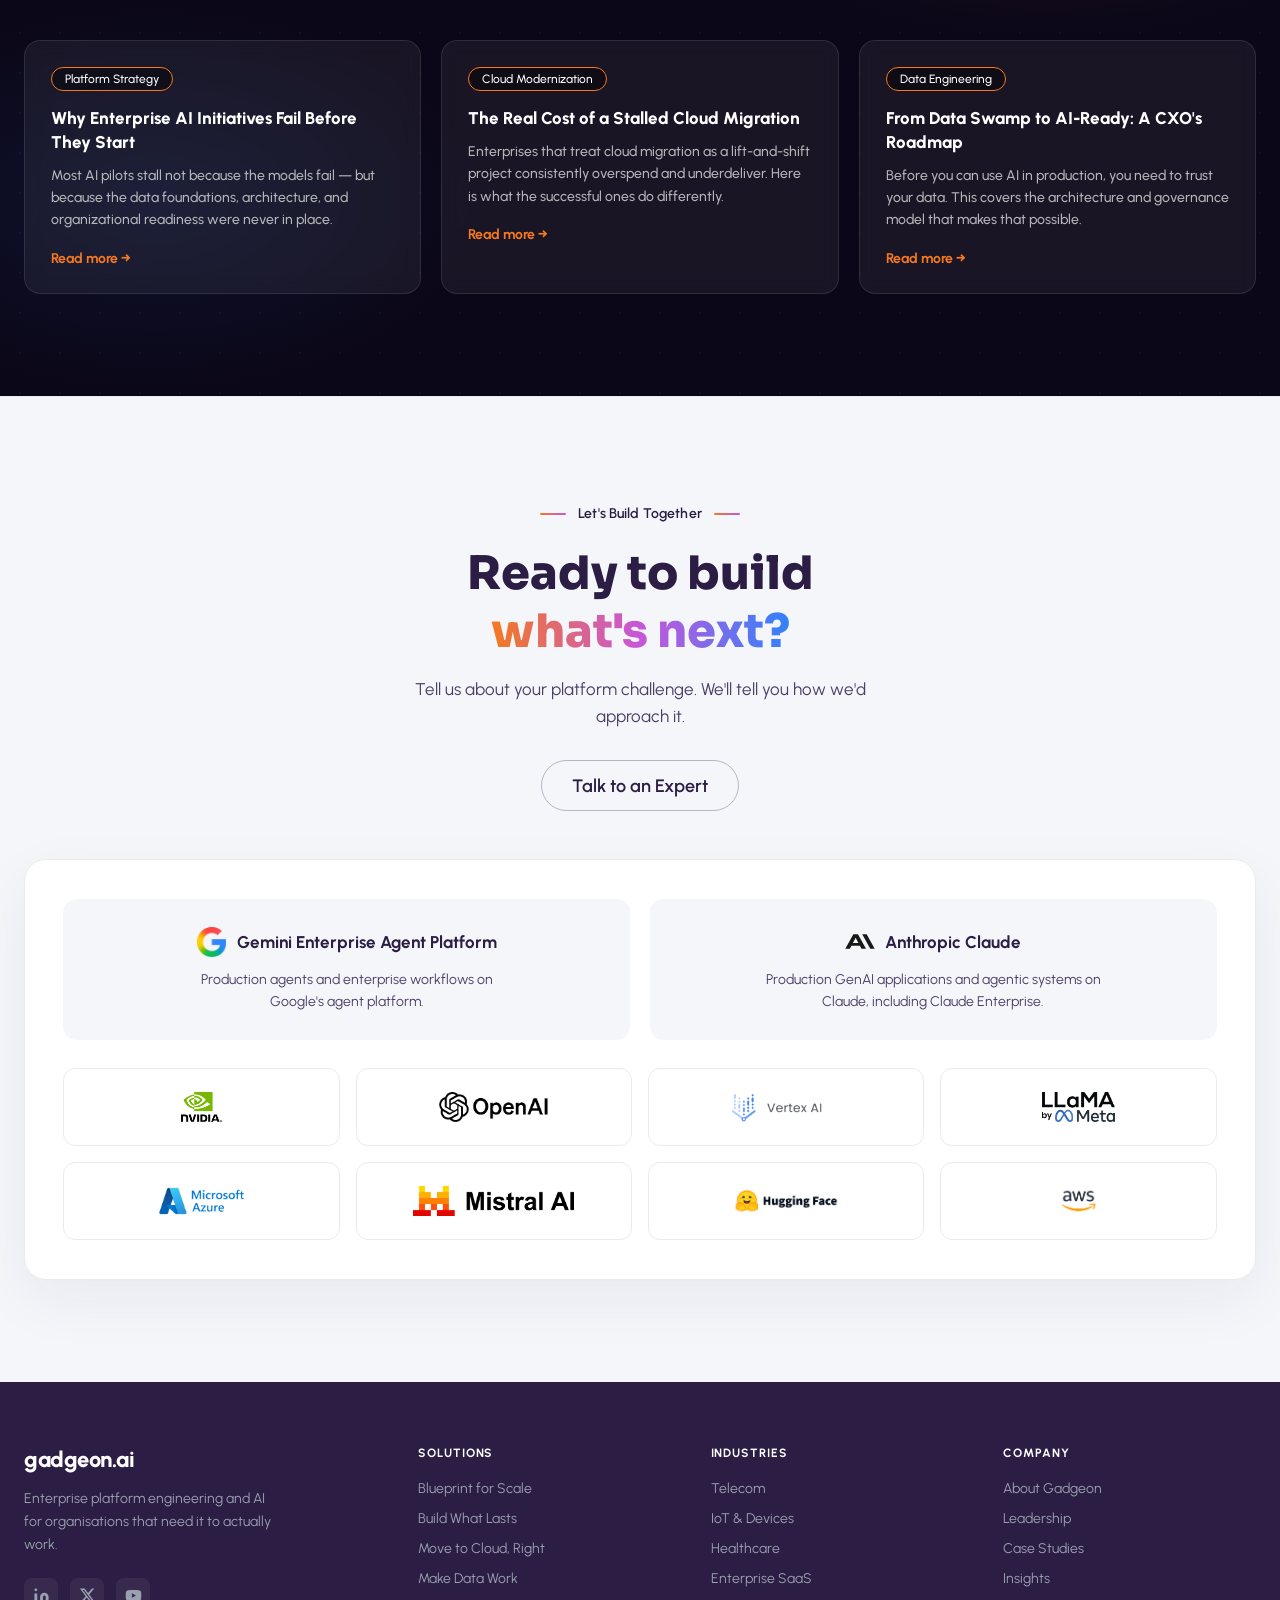
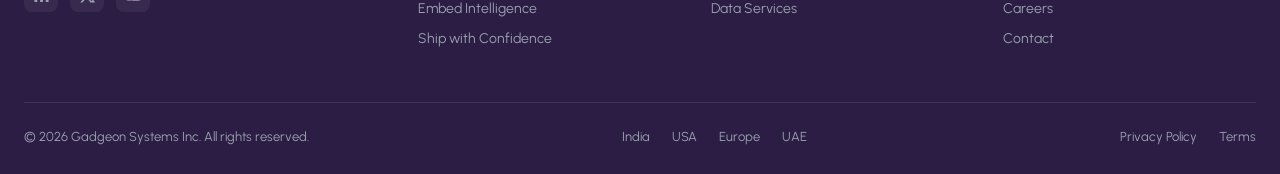
==== commit 4c466ac2: "Add free self-contained assistant chatbot - Floating brand-gradient launcher with unread badge; bran" ====
--- a/index.html
+++ b/index.html
@@ -8,7 +8,7 @@
   <link rel="preconnect" href="https://fonts.googleapis.com" />
   <link rel="preconnect" href="https://fonts.gstatic.com" crossorigin />
   <link href="https://fonts.googleapis.com/css2?family=Sora:wght@400;600;700;800&family=Urbanist:ital,wght@0,400;0,500;0,600;0,700;0,800;0,900;1,600;1,700&family=Inter:wght@400;600;700;800&display=swap" rel="stylesheet" />
-  <link rel="stylesheet" href="styles.css" />
+  <link rel="stylesheet" href="styles.css?v=3" />
 </head>
 <body>
 
@@ -493,6 +493,7 @@
   <svg viewBox="0 0 24 24" fill="none" stroke="currentColor" stroke-width="2.5" stroke-linecap="round" stroke-linejoin="round"><path d="M12 19V5M5 12l7-7 7 7"/></svg>
 </a>
 
-<script src="script.js"></script>
+<script src="script.js?v=3"></script>
+<script src="chatbot.js?v=5"></script>
 </body>
 </html>
--- a/styles.css
+++ b/styles.css
@@ -510,9 +510,96 @@
 .ct-success-title { font-size: 22px; font-weight: 600; color: #4aaf51; margin: 0 0 8px; }
 .ct-success-body { font-size: 14px; font-weight: 500; color: var(--primary); opacity: .8; line-height: normal; margin: 0; }
 
+/* ══ CHATBOT ═════════════════════════════════════ */
+#gchat { position: fixed; right: 24px; bottom: 24px; z-index: 150; font-family: var(--font-body); }
+#gchatBtn {
+  position: relative; width: 58px; height: 58px; border: none; border-radius: 50%;
+  background: linear-gradient(135deg, var(--grad-a), var(--grad-b) 55%, var(--grad-c));
+  color: #fff; cursor: pointer; display: flex; align-items: center; justify-content: center;
+  box-shadow: 0 10px 30px rgba(44,29,68,.35); transition: transform .2s, box-shadow .2s;
+}
+#gchatBtn:hover { transform: translateY(-2px); box-shadow: 0 14px 36px rgba(44,29,68,.45); }
+#gchatBtn svg { width: 26px; height: 26px; }
+#gchatBtn .ic-close { display: none; }
+#gchat.open #gchatBtn .ic-open { display: none; }
+#gchat.open #gchatBtn .ic-close { display: block; }
+.gchat-badge {
+  position: absolute; top: -2px; right: -2px; width: 18px; height: 18px;
+  background: #e5484d; color: #fff; font-size: 11px; font-weight: 700;
+  border-radius: 50%; display: flex; align-items: center; justify-content: center;
+  border: 2px solid #fff;
+}
+
+#gchatWin[hidden] { display: none; }
+#gchatWin {
+  position: absolute; right: 0; bottom: 74px;
+  width: 372px; max-width: calc(100vw - 32px);
+  background: #fff; border-radius: 20px; overflow: hidden;
+  box-shadow: 0 24px 70px rgba(11,7,24,.3); border: 1px solid var(--border);
+  display: flex; flex-direction: column;
+  animation: pop .25s cubic-bezier(.2,.8,.3,1);
+}
+.gchat-head {
+  display: flex; align-items: center; gap: 12px; padding: 16px 18px;
+  background: linear-gradient(135deg, #1a0f35, #2c1d44 60%, #3b2960); color: #fff;
+}
+.gchat-avatar {
+  width: 40px; height: 40px; border-radius: 50%; flex-shrink: 0;
+  background: linear-gradient(135deg, var(--grad-a), var(--grad-b) 55%, var(--grad-c));
+  display: flex; align-items: center; justify-content: center;
+  font-family: var(--font-head); font-weight: 800; font-size: 18px;
+}
+.gchat-title { font-weight: 700; font-size: 16px; }
+.gchat-status { font-size: 12px; color: rgba(255,255,255,.7); display: flex; align-items: center; gap: 6px; }
+.gchat-status .dot { width: 8px; height: 8px; border-radius: 50%; background: #4aaf51; }
+
+.gchat-msgs { height: 320px; overflow-y: auto; padding: 16px 14px 6px; background: #f8f8fc; }
+.gchat-msg {
+  max-width: 82%; padding: 10px 14px; margin-bottom: 10px;
+  font-size: 14px; font-weight: 500; line-height: 1.5; white-space: normal;
+  animation: gmsg .25s ease both;
+}
+@keyframes gmsg { from { opacity: 0; transform: translateY(8px); } to { opacity: 1; transform: none; } }
+.gchat-msg.bot { background: #fff; color: var(--primary); border: 1px solid var(--border); border-radius: 4px 14px 14px 14px; }
+.gchat-msg.user { background: var(--primary); color: #fff; border-radius: 14px 4px 14px 14px; margin-left: auto; }
+.gchat-typing { display: inline-flex; gap: 5px; align-items: center; padding: 14px 16px; }
+.gchat-typing span { width: 7px; height: 7px; border-radius: 50%; background: #b9b3c6; animation: gdot 1s infinite; }
+.gchat-typing span:nth-child(2) { animation-delay: .15s; }
+.gchat-typing span:nth-child(3) { animation-delay: .3s; }
+@keyframes gdot { 0%,60%,100% { transform: none; opacity: .5; } 30% { transform: translateY(-4px); opacity: 1; } }
+
+.gchat-chips { display: flex; flex-wrap: wrap; gap: 8px; padding: 8px 14px; background: #f8f8fc; }
+.gchat-chip {
+  font-family: var(--font-body); font-size: 13px; font-weight: 600; color: var(--primary);
+  background: #fff; border: 1px solid rgba(199,86,217,.4); border-radius: 30px;
+  padding: 7px 14px; cursor: pointer; transition: background .2s, border-color .2s;
+}
+.gchat-chip:hover { background: rgba(199,86,217,.08); border-color: var(--grad-b); }
+
+.gchat-input { display: flex; gap: 8px; padding: 12px 14px; border-top: 1px solid var(--border); background: #fff; }
+.gchat-input input {
+  flex: 1; font-family: var(--font-body); font-size: 14px; font-weight: 500; color: var(--primary);
+  border: 1px solid #e0e4ef; border-radius: 30px; padding: 10px 16px; outline: none;
+  transition: border-color .2s, box-shadow .2s;
+}
+.gchat-input input:focus { border-color: var(--grad-b); box-shadow: 0 0 0 3px rgba(199,86,217,.1); }
+.gchat-input button {
+  width: 42px; height: 42px; flex-shrink: 0; border: none; border-radius: 50%; cursor: pointer;
+  background: var(--primary); color: #fff; display: flex; align-items: center; justify-content: center;
+  transition: opacity .2s;
+}
+.gchat-input button:hover { opacity: .85; }
+.gchat-input button svg { width: 18px; height: 18px; margin-left: 2px; }
+.gchat-foot { text-align: center; font-size: 11px; color: var(--muted); padding: 6px 0 8px; background: #fff; }
+
+@media (max-width: 480px) {
+  #gchatWin { bottom: 70px; width: calc(100vw - 32px); }
+  .gchat-msgs { height: 46vh; }
+}
+
 /* ══ BACK TO TOP ═════════════════════════════════ */
 .to-top {
-  position: fixed; right: 26px; bottom: 26px; z-index: 90;
+  position: fixed; right: 33px; bottom: 100px; z-index: 90;
   width: 46px; height: 46px; border-radius: 50%; display: flex; align-items: center; justify-content: center;
   background: var(--primary); color: #fff; box-shadow: 0 8px 24px rgba(44,29,68,.3);
   opacity: 0; visibility: hidden; transform: translateY(14px); transition: all .3s;
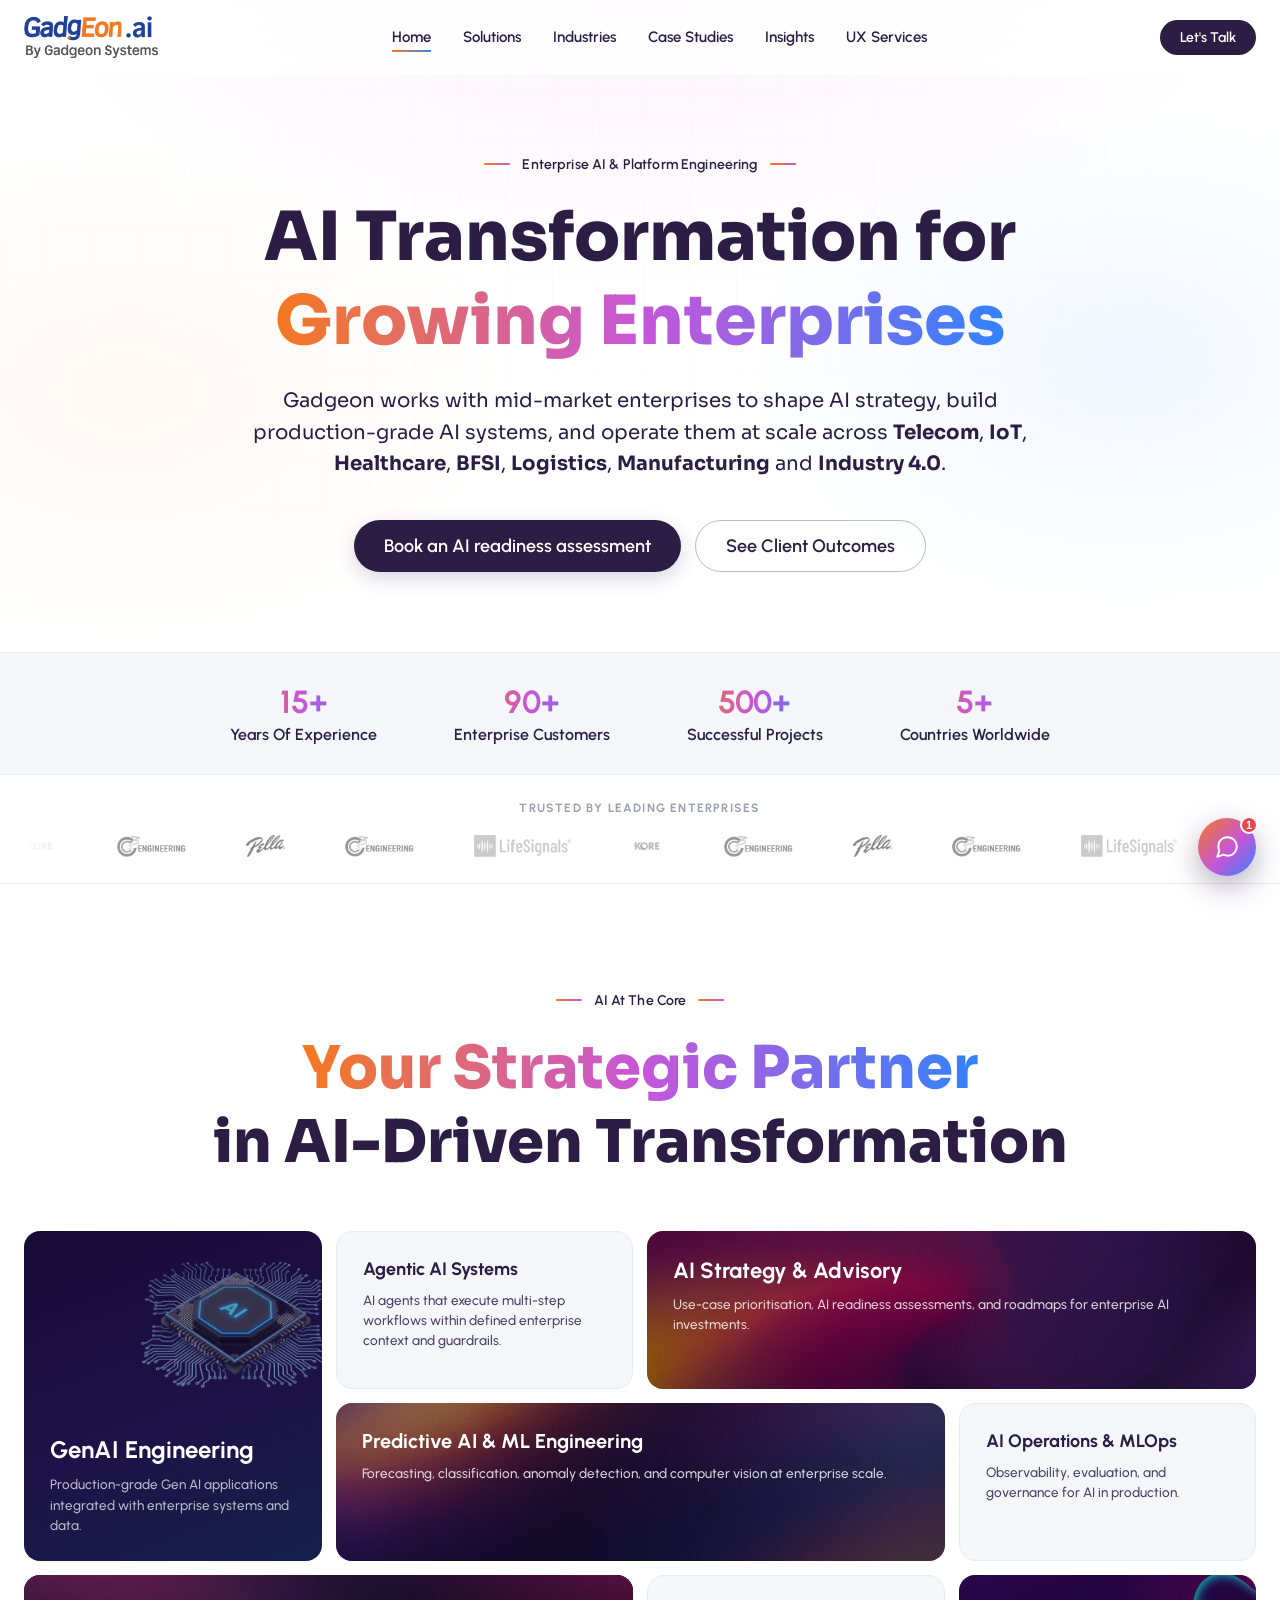
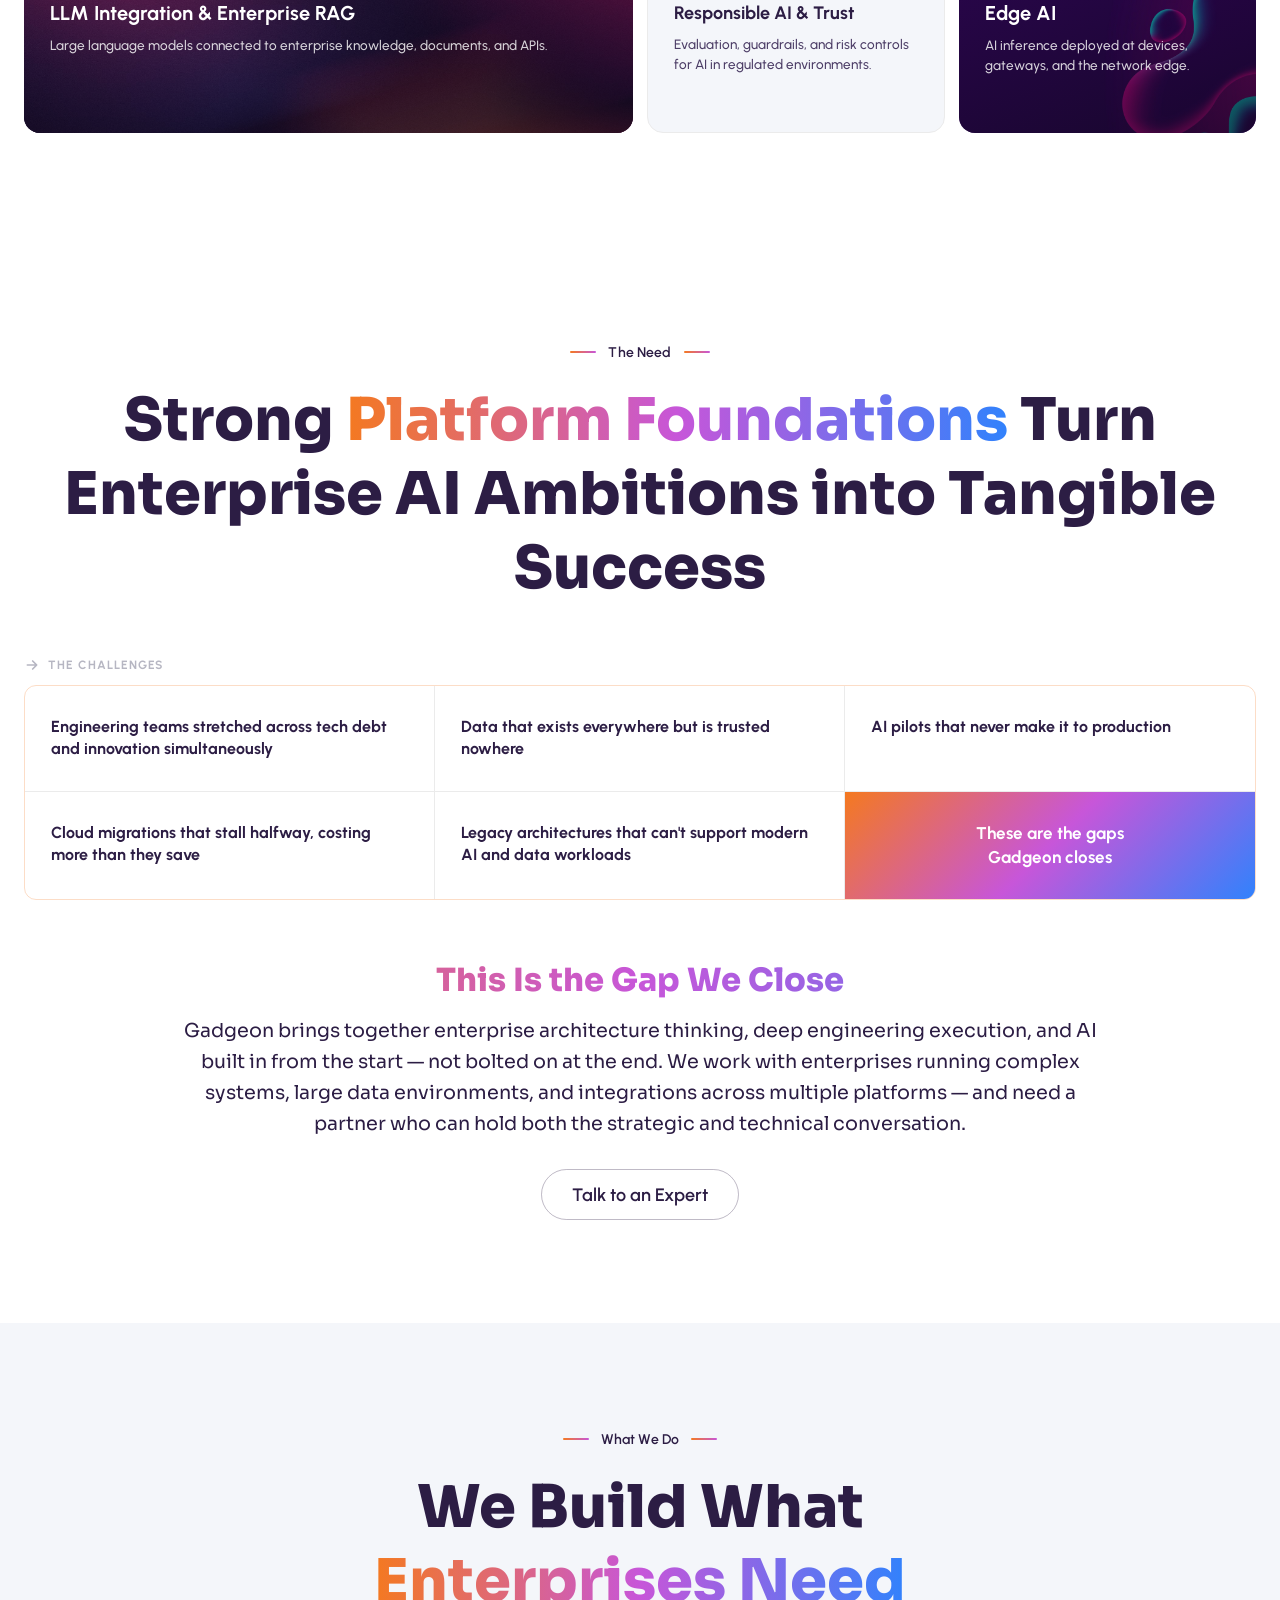
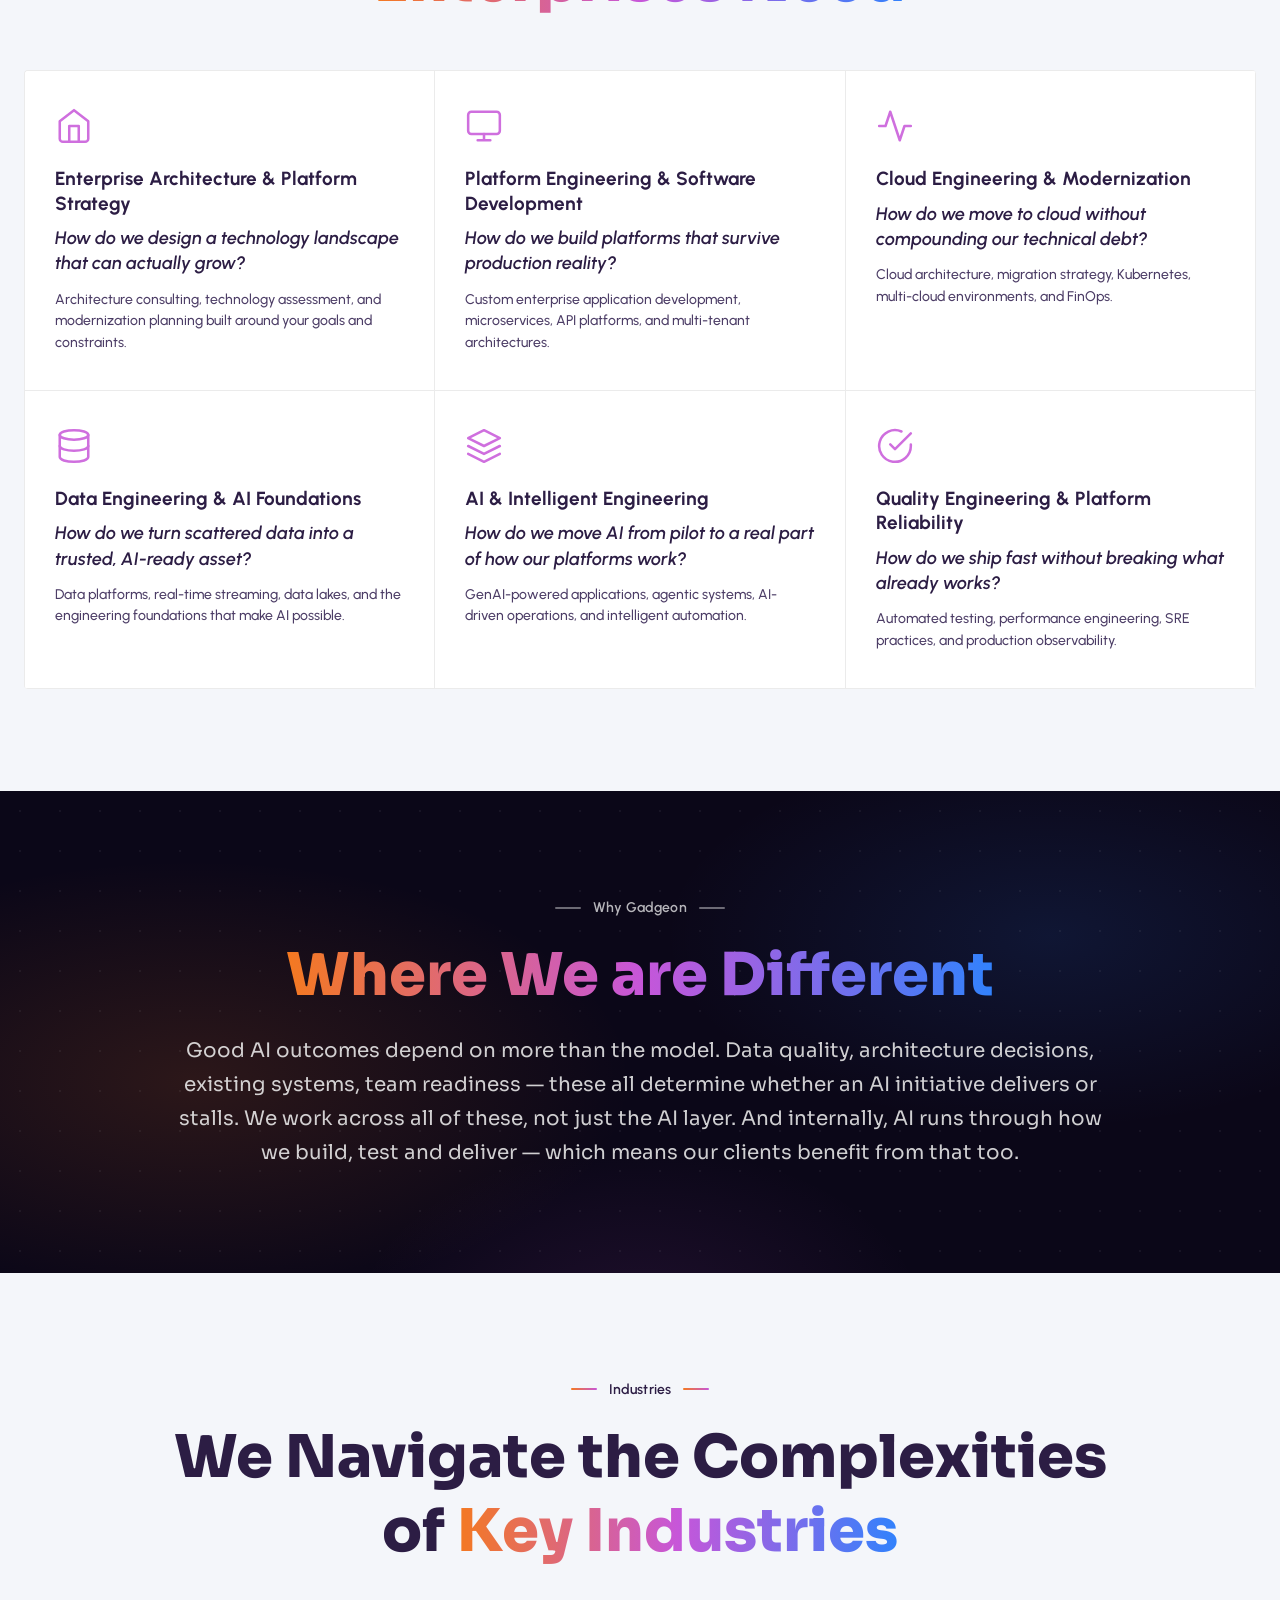
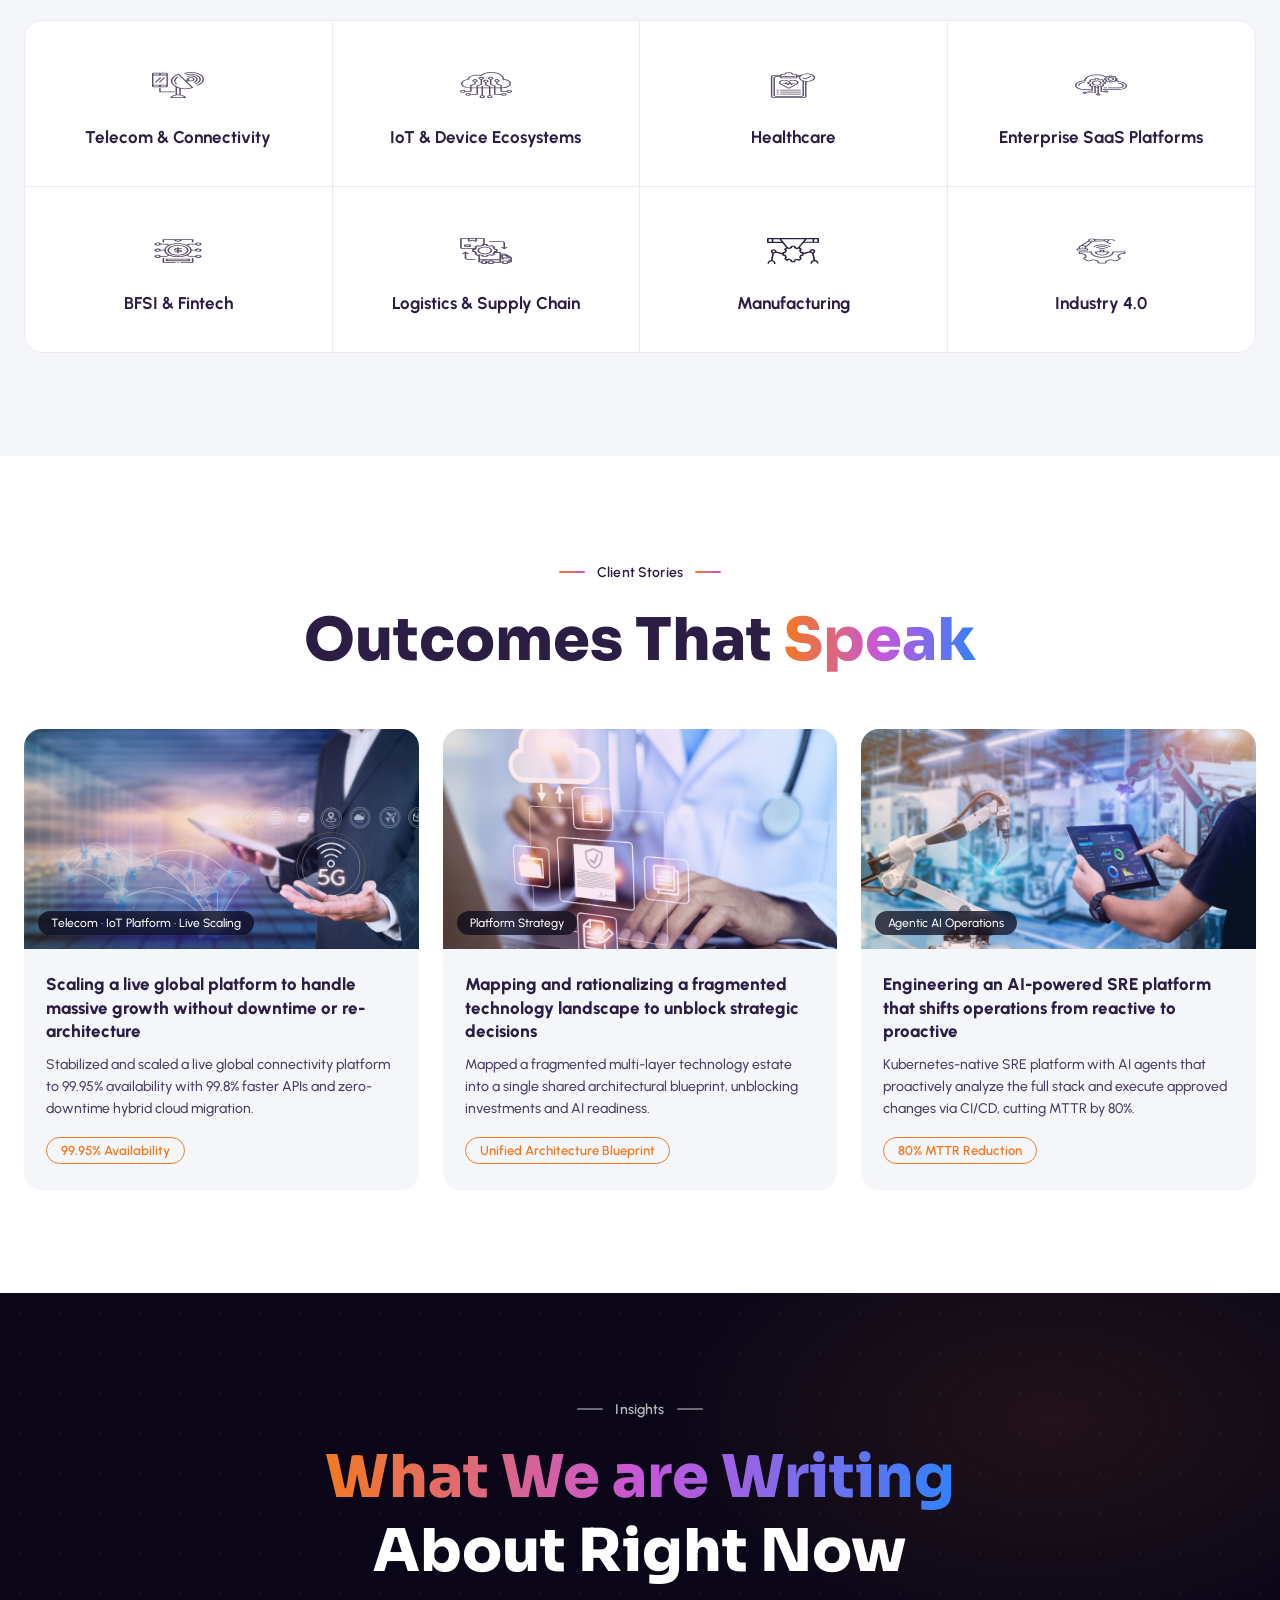
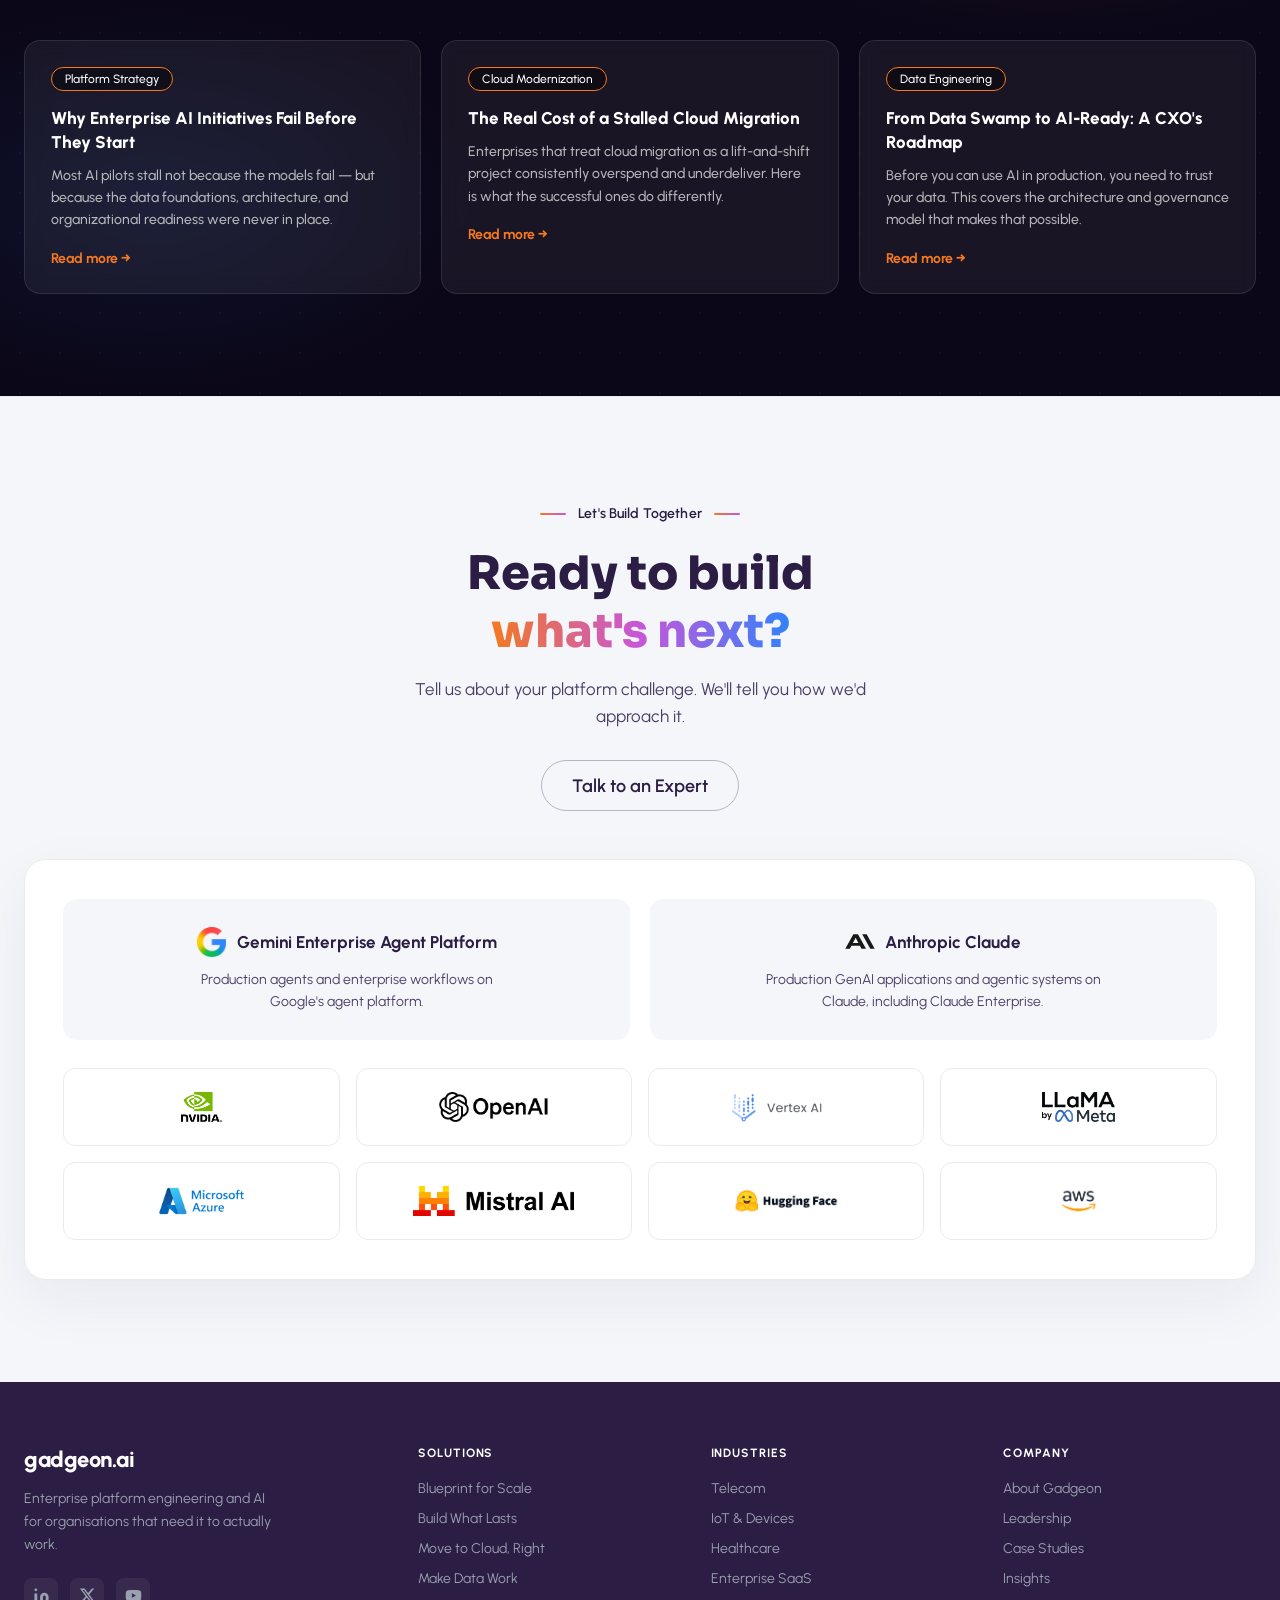
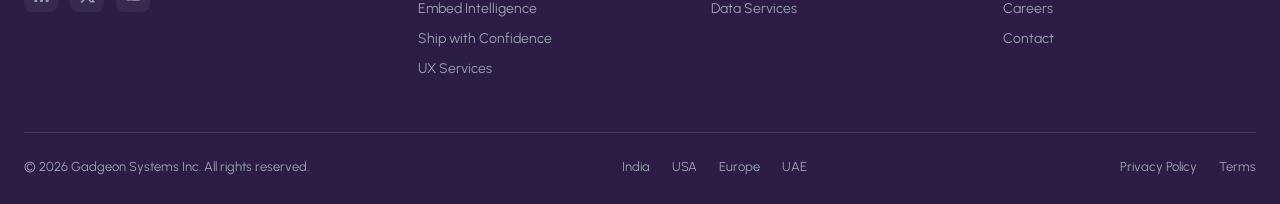
==== commit 480c4415: "Add UX Practice page (Figma 16:5) + UX Services nav item - ux.html: hero (dark photo + 50% overlay, " ====
--- a/index.html
+++ b/index.html
@@ -25,6 +25,7 @@
       <a href="#industries">Industries</a>
       <a href="#cases">Case Studies</a>
       <a href="#insights">Insights</a>
+      <a href="ux.html">UX Services</a>
       <a href="#build" class="btn btn-dark btn-sm nav-cta-mobile" data-open-contact>Let's Talk</a>
     </nav>
 
@@ -379,6 +380,7 @@
         <li><a href="#solutions">Make Data Work</a></li>
         <li><a href="#solutions">Embed Intelligence</a></li>
         <li><a href="#solutions">Ship with Confidence</a></li>
+        <li><a href="ux.html">UX Services</a></li>
       </ul>
     </div>
     <div class="fcol">
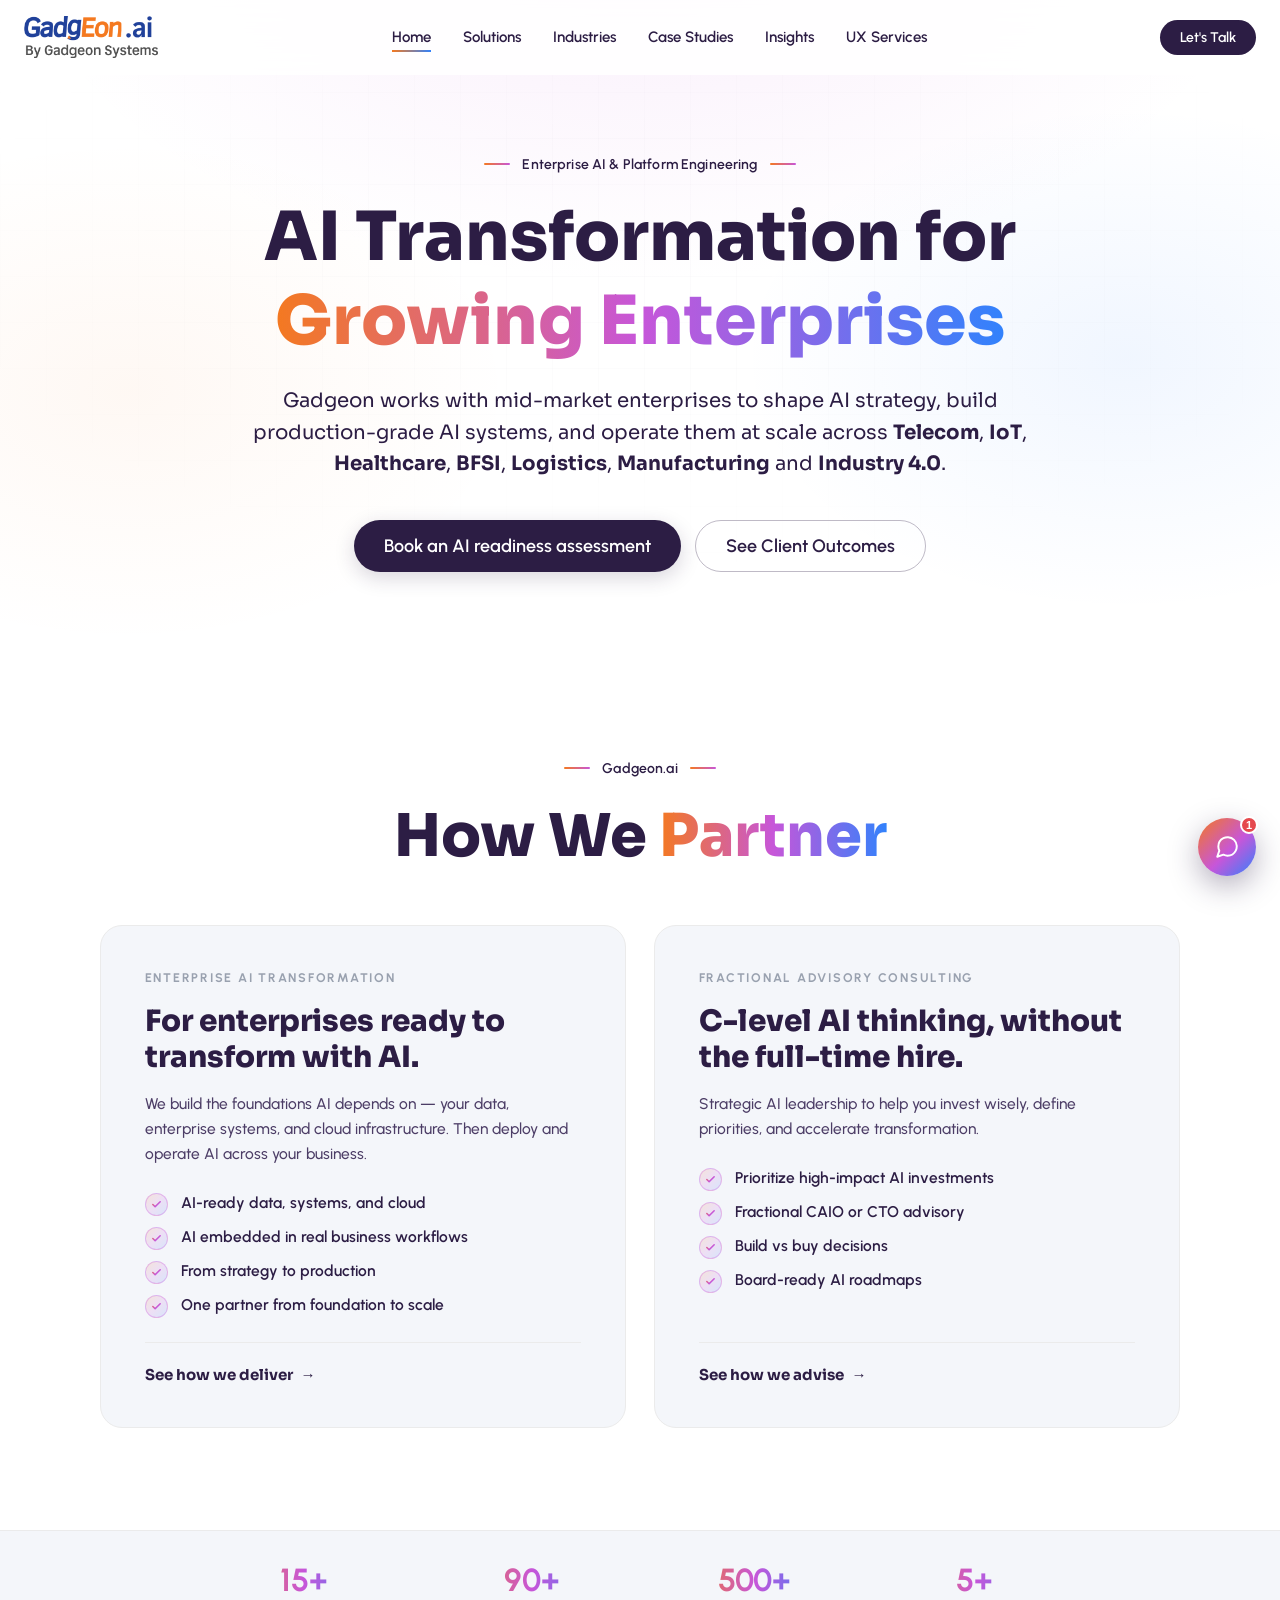
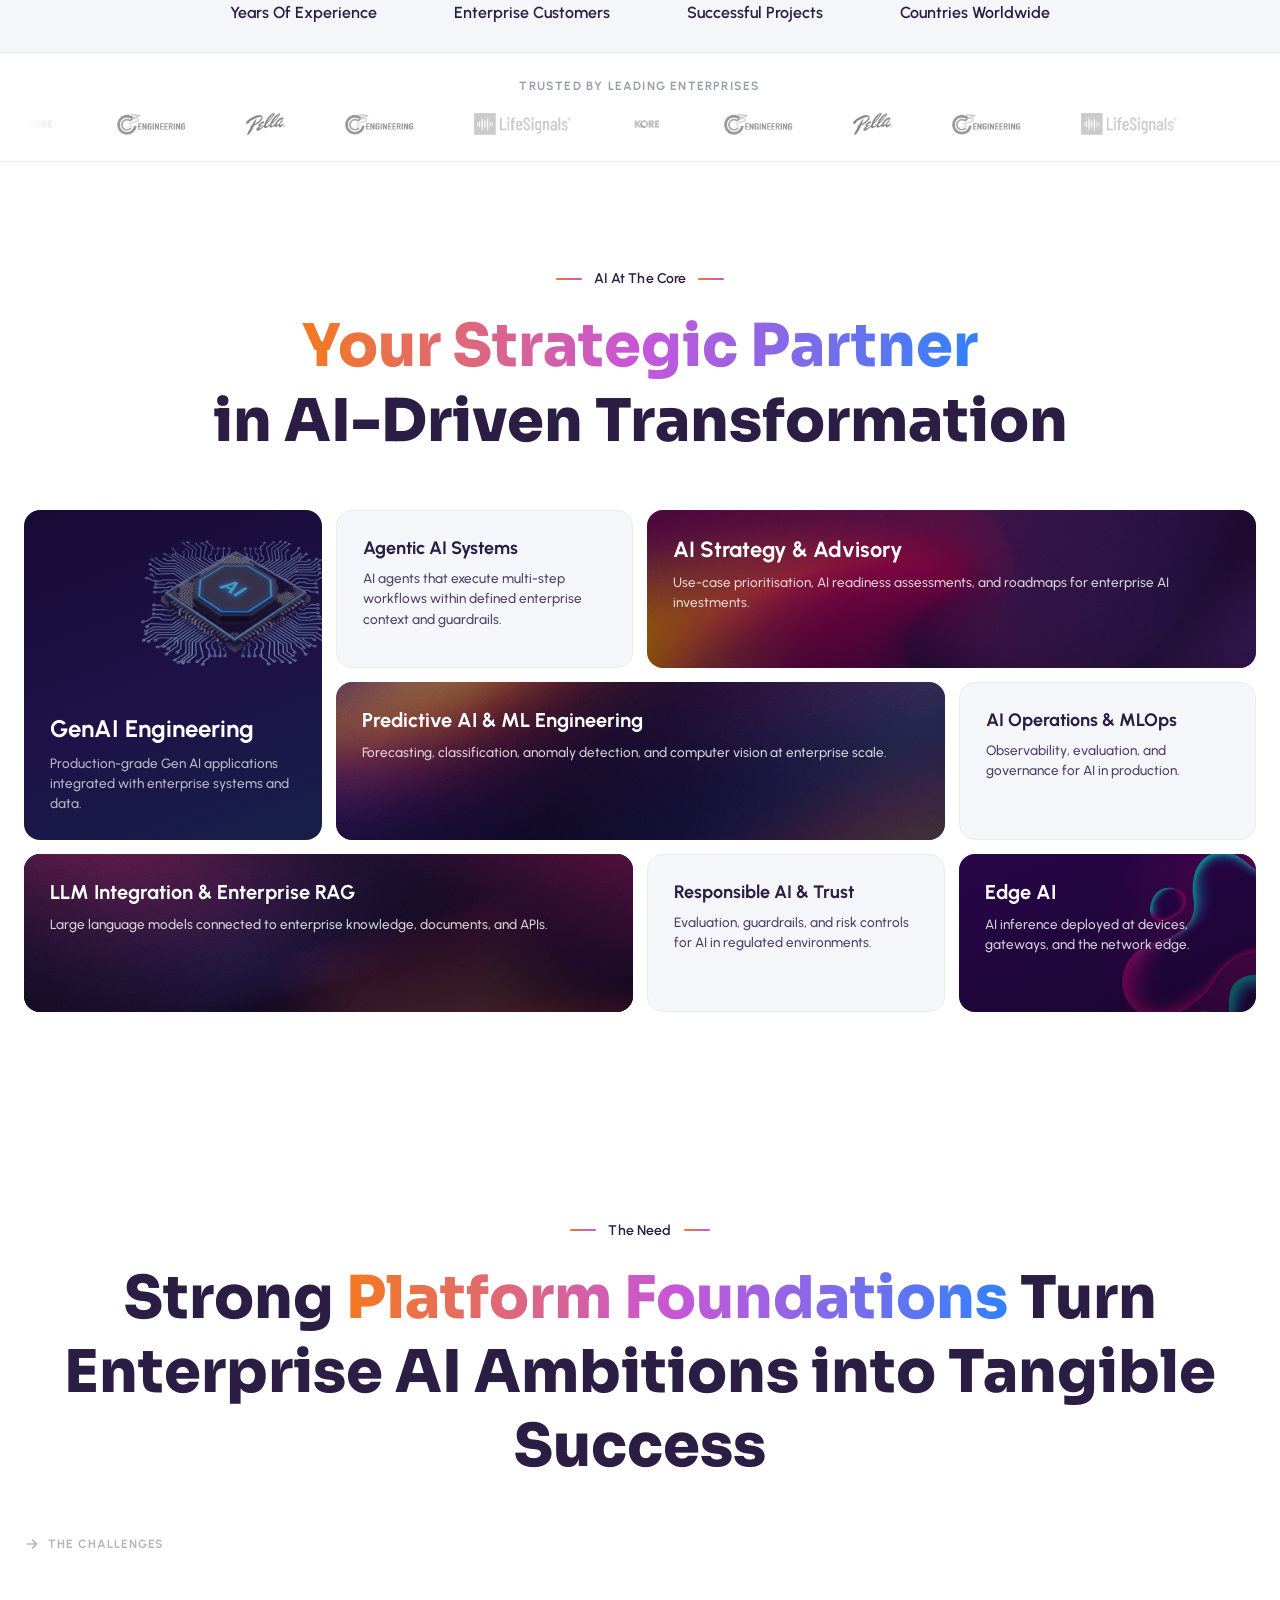
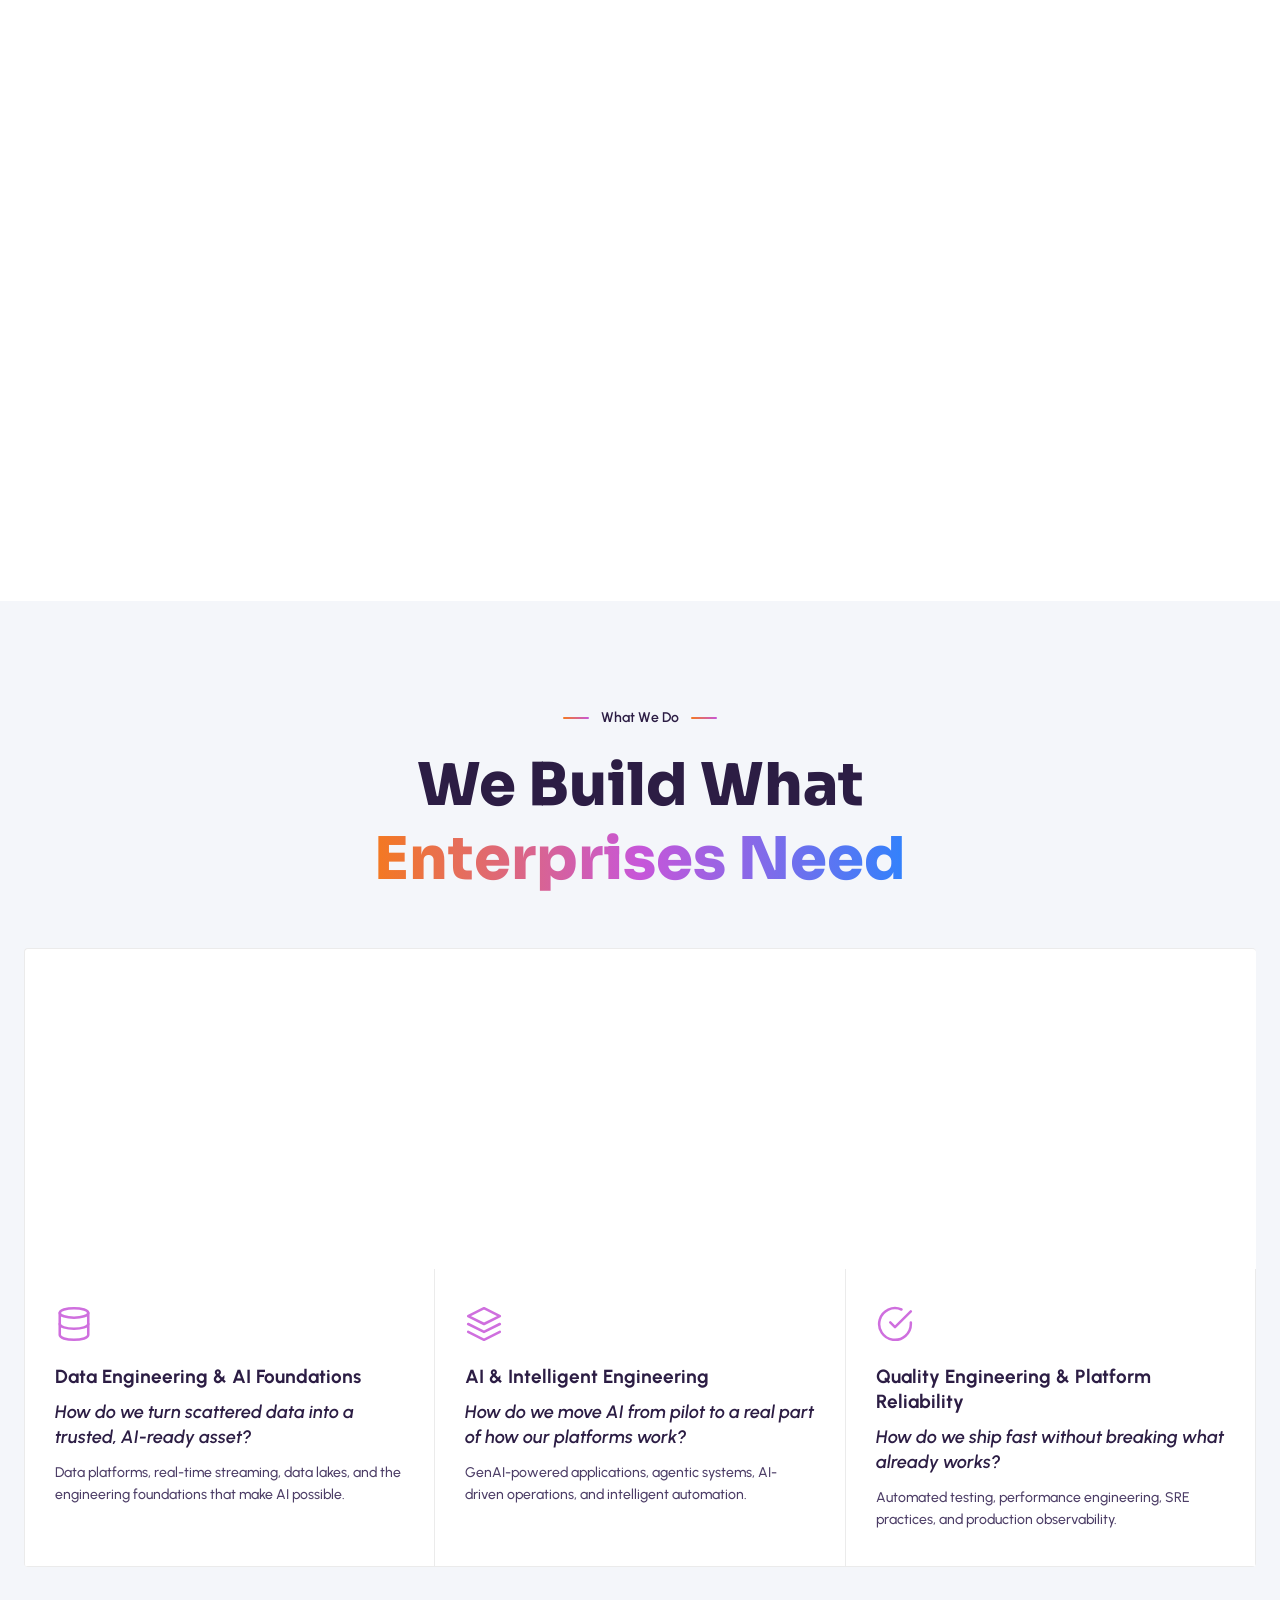
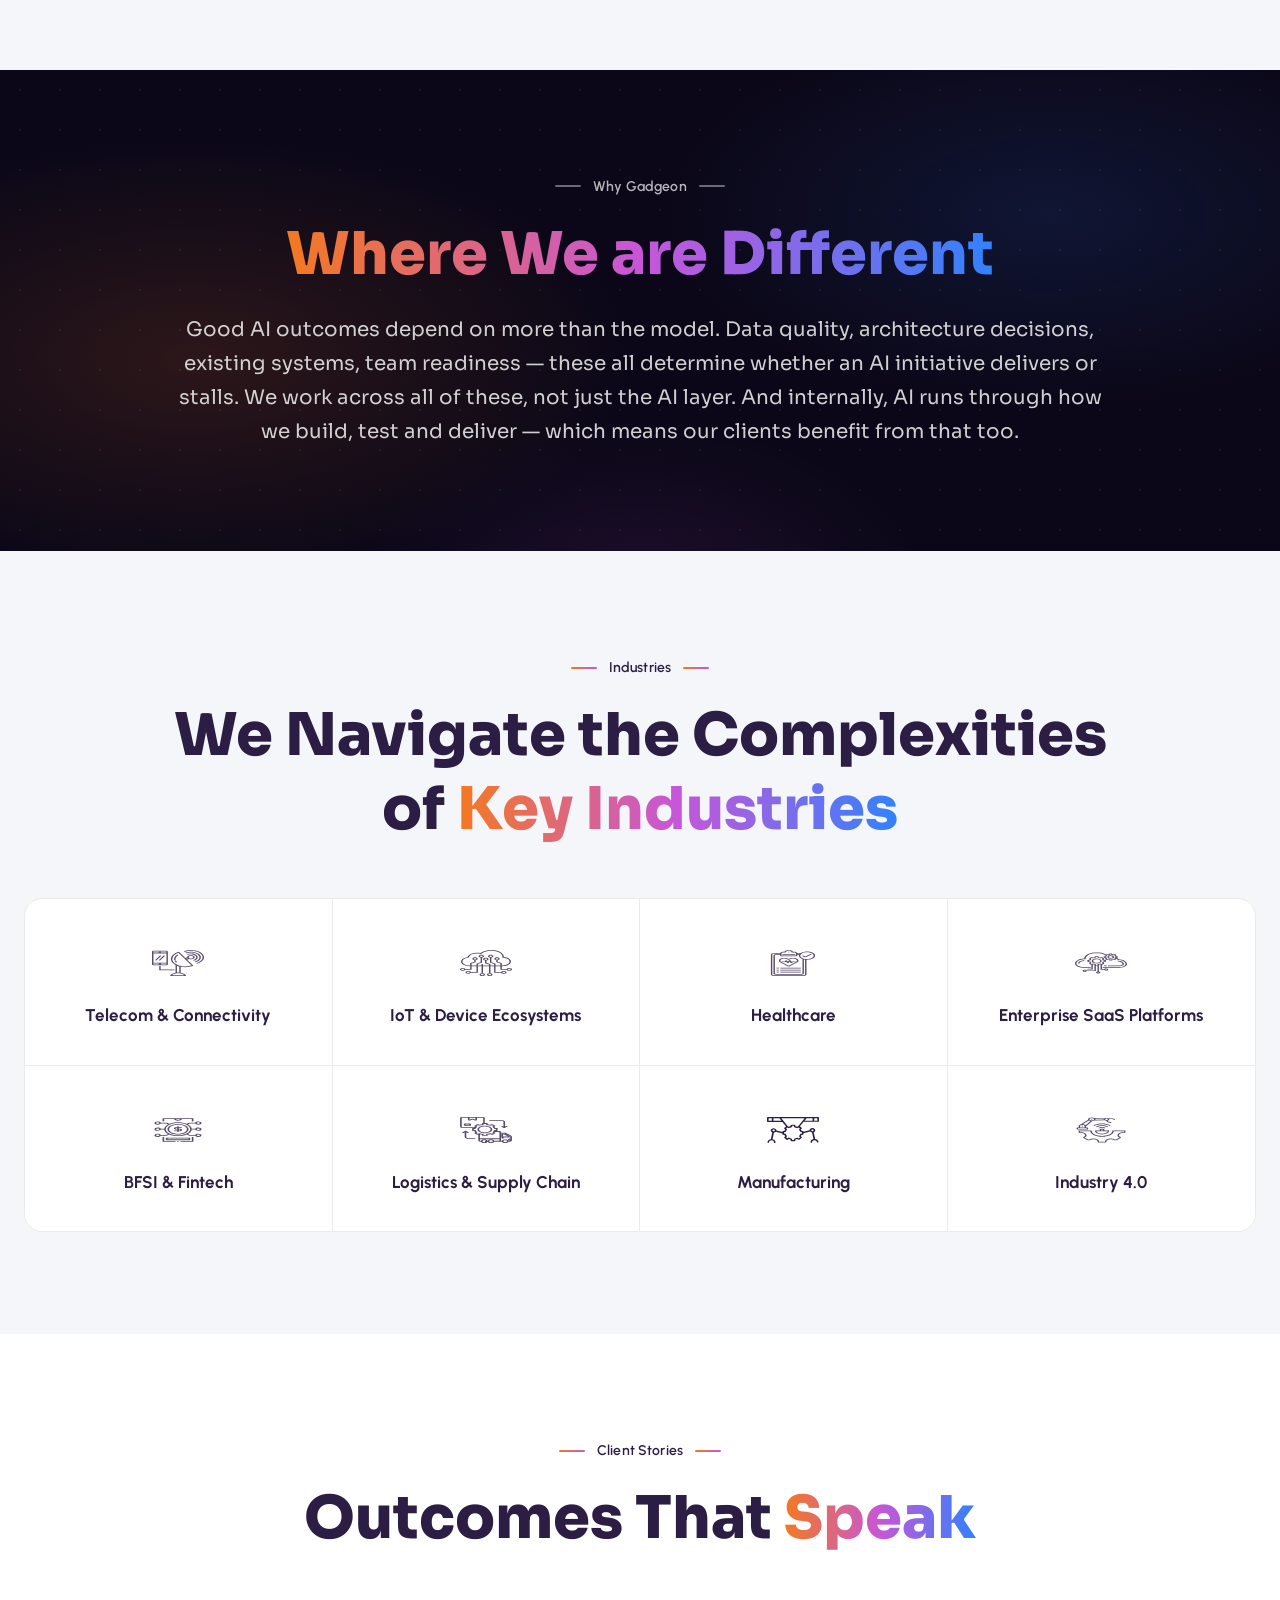
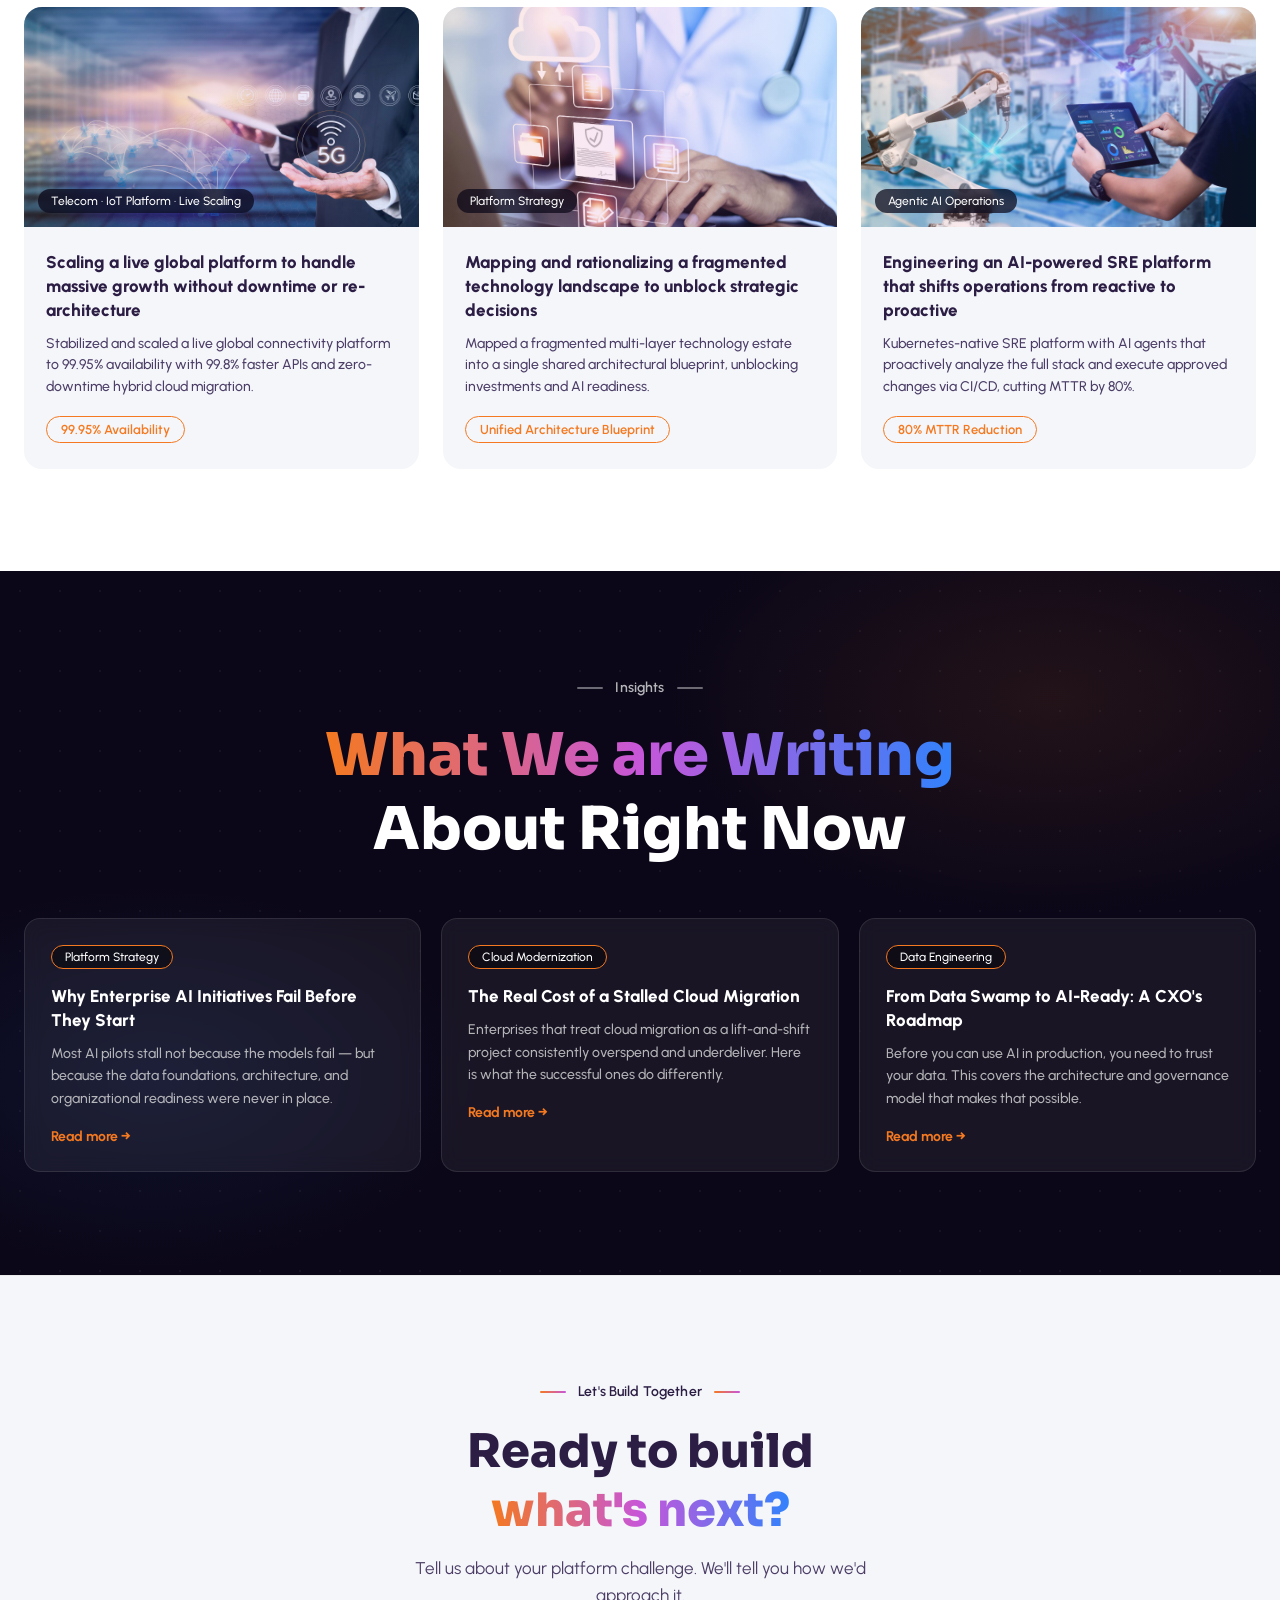
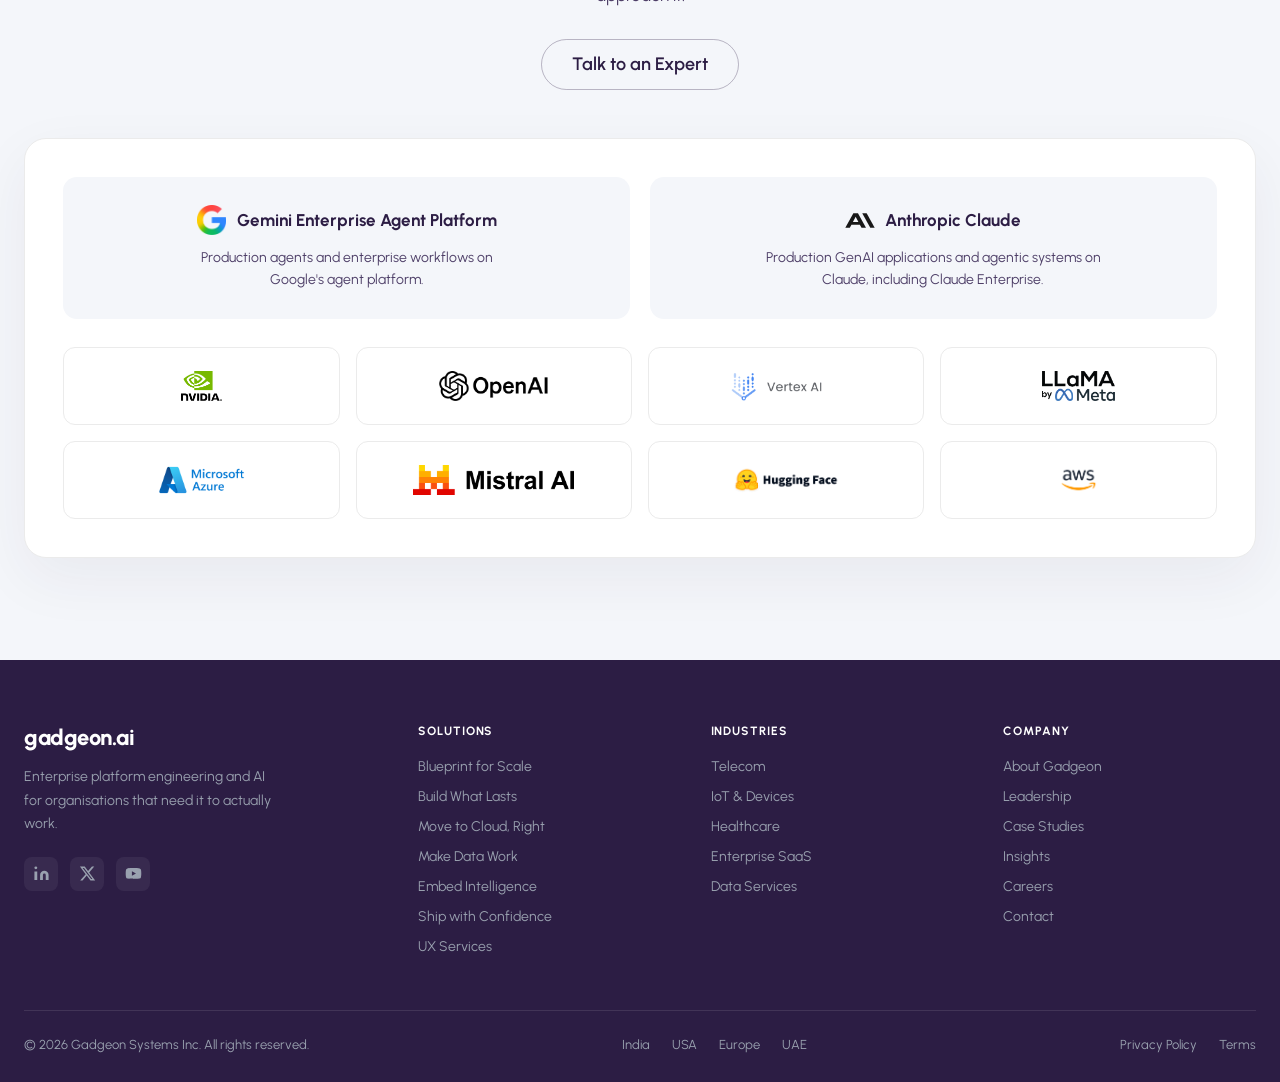
==== commit 5f288e8f: "Add "How We Partner" section below the homepage hero Two-offering section (Enterprise AI Transformat" ====
--- a/index.html
+++ b/index.html
@@ -8,7 +8,7 @@
   <link rel="preconnect" href="https://fonts.googleapis.com" />
   <link rel="preconnect" href="https://fonts.gstatic.com" crossorigin />
   <link href="https://fonts.googleapis.com/css2?family=Sora:wght@400;600;700;800&family=Urbanist:ital,wght@0,400;0,500;0,600;0,700;0,800;0,900;1,600;1,700&family=Inter:wght@400;600;700;800&display=swap" rel="stylesheet" />
-  <link rel="stylesheet" href="styles.css?v=3" />
+  <link rel="stylesheet" href="styles.css?v=4" />
 </head>
 <body>
 
@@ -53,6 +53,42 @@
       <a href="#build" class="btn btn-dark" data-open-contact>Book an AI readiness assessment</a>
       <a href="#cases" class="btn btn-outline">See Client Outcomes</a>
     </div>
+  </div>
+</section>
+
+<!-- ══ HOW WE PARTNER ═══════════════════════════════ -->
+<section class="section partner-section" id="partner">
+  <div class="section-hdr">
+    <div class="eyebrow center">Gadgeon.ai</div>
+    <h2 class="stitle">How We <span class="grad-txt">Partner</span></h2>
+  </div>
+
+  <div class="partner-grid">
+    <article class="partner-card reveal">
+      <div class="pc-kicker">Enterprise AI Transformation</div>
+      <h3 class="pc-title">For enterprises ready to transform with AI.</h3>
+      <p class="pc-desc">We build the foundations AI depends on — your data, enterprise systems, and cloud infrastructure. Then deploy and operate AI across your business.</p>
+      <ul class="pc-list">
+        <li>AI-ready data, systems, and cloud</li>
+        <li>AI embedded in real business workflows</li>
+        <li>From strategy to production</li>
+        <li>One partner from foundation to scale</li>
+      </ul>
+      <a class="pc-link" href="#solutions">See how we deliver <span aria-hidden="true">&rarr;</span></a>
+    </article>
+
+    <article class="partner-card reveal">
+      <div class="pc-kicker">Fractional Advisory Consulting</div>
+      <h3 class="pc-title">C-level AI thinking, without the full-time hire.</h3>
+      <p class="pc-desc">Strategic AI leadership to help you invest wisely, define priorities, and accelerate transformation.</p>
+      <ul class="pc-list">
+        <li>Prioritize high-impact AI investments</li>
+        <li>Fractional CAIO or CTO advisory</li>
+        <li>Build vs buy decisions</li>
+        <li>Board-ready AI roadmaps</li>
+      </ul>
+      <a class="pc-link" href="#build" data-open-contact>See how we advise <span aria-hidden="true">&rarr;</span></a>
+    </article>
   </div>
 </section>
 
--- a/styles.css
+++ b/styles.css
@@ -188,6 +188,61 @@
 /* ══ SECTION SHELL ═══════════════════════════════ */
 .section { padding: clamp(64px, 8vw, 104px) 24px; }
 .section-hdr { text-align: center; margin-bottom: 52px; max-width: var(--maxw); margin-left: auto; margin-right: auto; }
+
+/* ══ HOW WE PARTNER ══════════════════════════════ */
+.partner-grid {
+  display: grid; grid-template-columns: 1fr 1fr; gap: 28px;
+  max-width: 1080px; margin: 0 auto;
+}
+.partner-card {
+  display: flex; flex-direction: column;
+  background: var(--bg-light); border: 1px solid var(--border); border-radius: 22px;
+  padding: clamp(28px, 3.4vw, 44px);
+  transition: transform .25s ease, box-shadow .25s ease, border-color .25s ease;
+}
+.partner-card:hover {
+  transform: translateY(-5px); border-color: rgba(199,86,217,.28);
+  box-shadow: 0 22px 54px rgba(44,29,68,.12);
+}
+.pc-kicker {
+  font-family: var(--font-body); font-size: 12.5px; font-weight: 700;
+  letter-spacing: .14em; text-transform: uppercase; color: var(--muted);
+  margin-bottom: 18px;
+}
+.pc-title {
+  font-family: var(--font-head); font-weight: 800;
+  font-size: clamp(22px, 2.3vw, 30px); line-height: 1.25;
+  color: var(--primary); margin: 0 0 16px;
+}
+.pc-desc {
+  font-family: var(--font-body); font-size: 15.5px; font-weight: 500;
+  line-height: 1.6; color: var(--body-col); margin: 0 0 26px;
+}
+.pc-list { list-style: none; margin: 0 0 28px; padding: 0; display: flex; flex-direction: column; gap: 15px; }
+.pc-list li {
+  position: relative; padding-left: 36px;
+  font-family: var(--font-body); font-size: 15.5px; font-weight: 600; color: var(--primary);
+}
+.pc-list li::before {
+  content: ''; position: absolute; left: 0; top: 0; width: 23px; height: 23px; border-radius: 50%;
+  background: linear-gradient(135deg, rgba(244,121,32,.14), rgba(199,86,217,.14), rgba(49,130,252,.14));
+  border: 1px solid rgba(199,86,217,.32);
+}
+.pc-list li::after {
+  content: ''; position: absolute; left: 6px; top: 6px; width: 11px; height: 11px;
+  background: linear-gradient(135deg, var(--grad-a), var(--grad-b) 55%, var(--grad-c));
+  -webkit-mask: url("data:image/svg+xml;utf8,<svg xmlns='http://www.w3.org/2000/svg' viewBox='0 0 24 24' fill='none' stroke='black' stroke-width='3.4' stroke-linecap='round' stroke-linejoin='round'><polyline points='20 6 9 17 4 12'/></svg>") center/contain no-repeat;
+  mask: url("data:image/svg+xml;utf8,<svg xmlns='http://www.w3.org/2000/svg' viewBox='0 0 24 24' fill='none' stroke='black' stroke-width='3.4' stroke-linecap='round' stroke-linejoin='round'><polyline points='20 6 9 17 4 12'/></svg>") center/contain no-repeat;
+}
+.pc-link {
+  margin-top: auto; padding-top: 22px; border-top: 1px solid var(--border);
+  display: inline-flex; align-items: center; gap: 8px;
+  font-family: var(--font-head); font-size: 15px; font-weight: 700;
+  color: var(--primary); text-decoration: none; transition: color .2s;
+}
+.pc-link span { transition: transform .2s; }
+.pc-link:hover { color: var(--grad-b); }
+.pc-link:hover span { transform: translateX(4px); }
 
 /* ══ BENTO ═══════════════════════════════════════ */
 .bento-section { background: #fff; }
@@ -632,6 +687,7 @@
   .ind:nth-child(n+5) { border-bottom: 1px solid var(--border); }
   .ind:nth-child(n+7) { border-bottom: none; }
   .cases-grid { grid-template-columns: 1fr; max-width: 460px; }
+  .partner-grid { grid-template-columns: 1fr; max-width: 560px; }
   .ins-grid { grid-template-columns: 1fr; }
   .featured-partners { grid-template-columns: 1fr; }
   .tech-logos { grid-template-columns: repeat(2, 1fr); }
